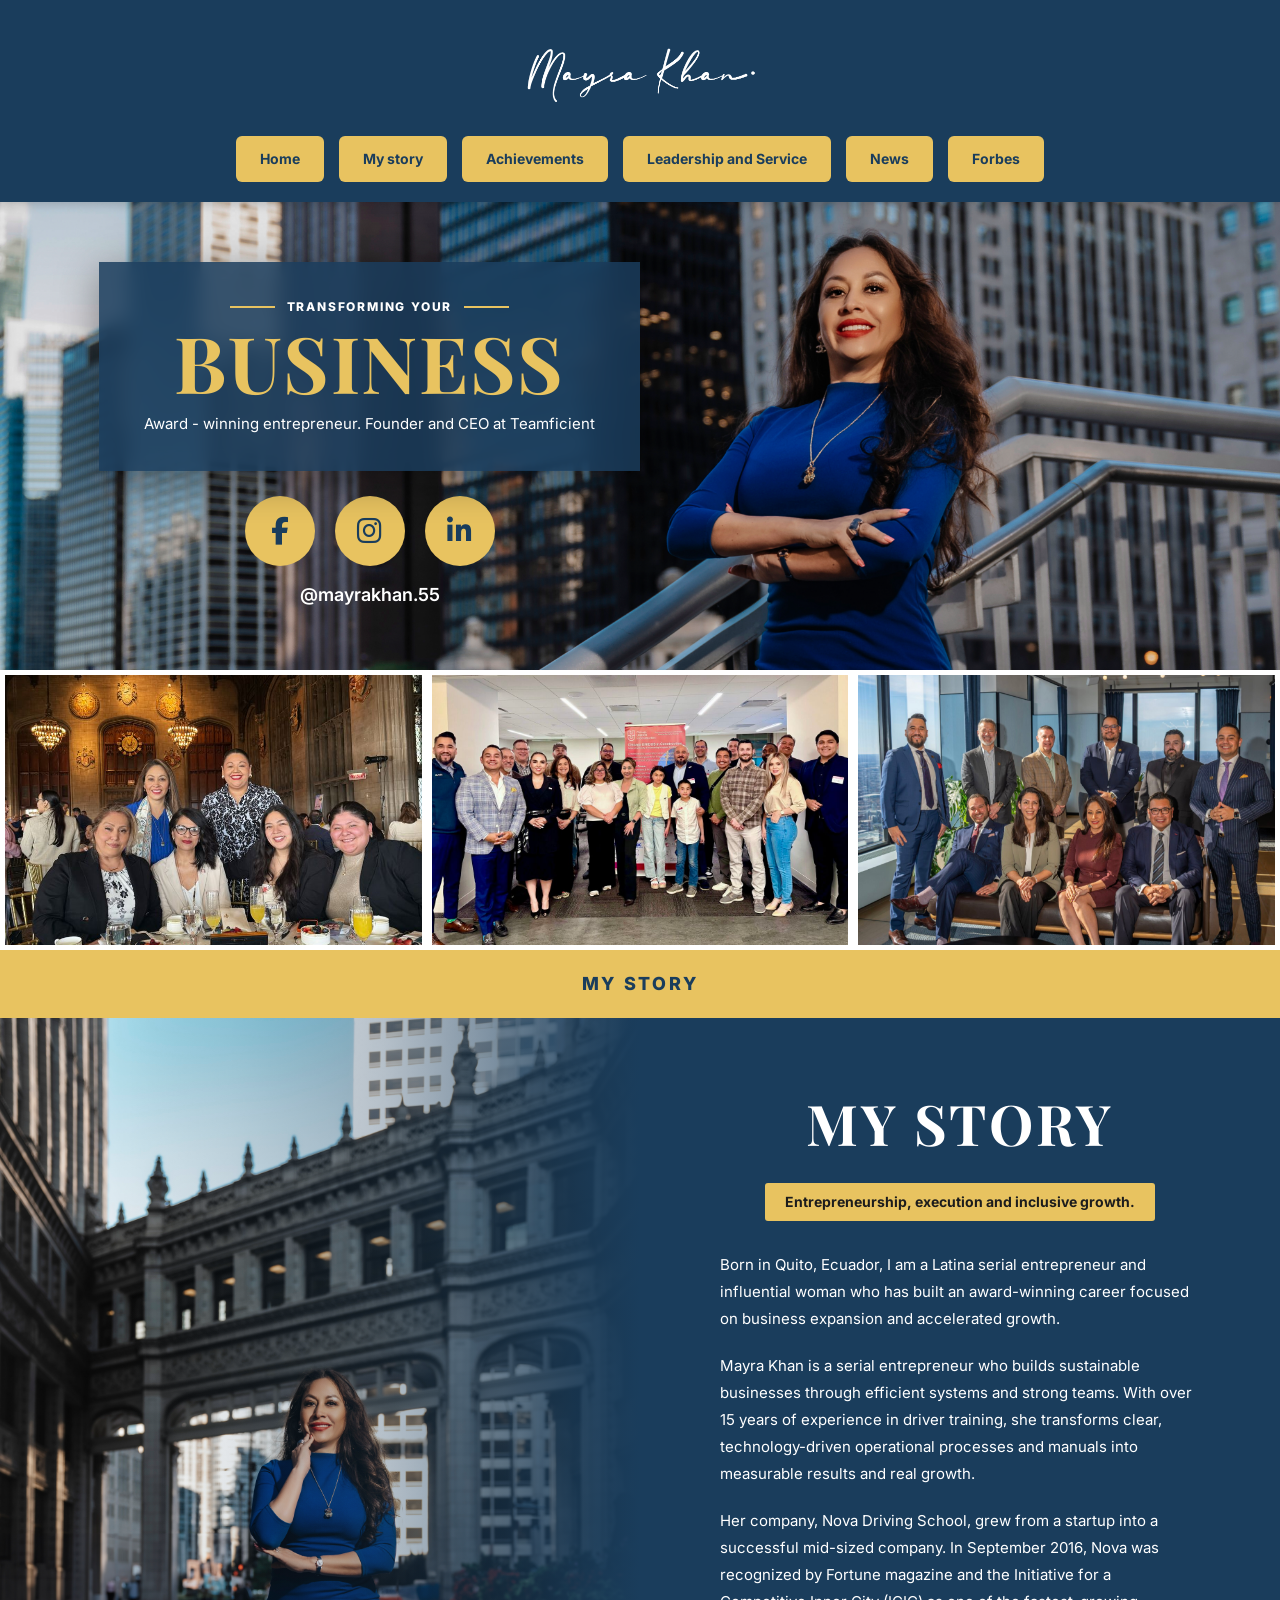
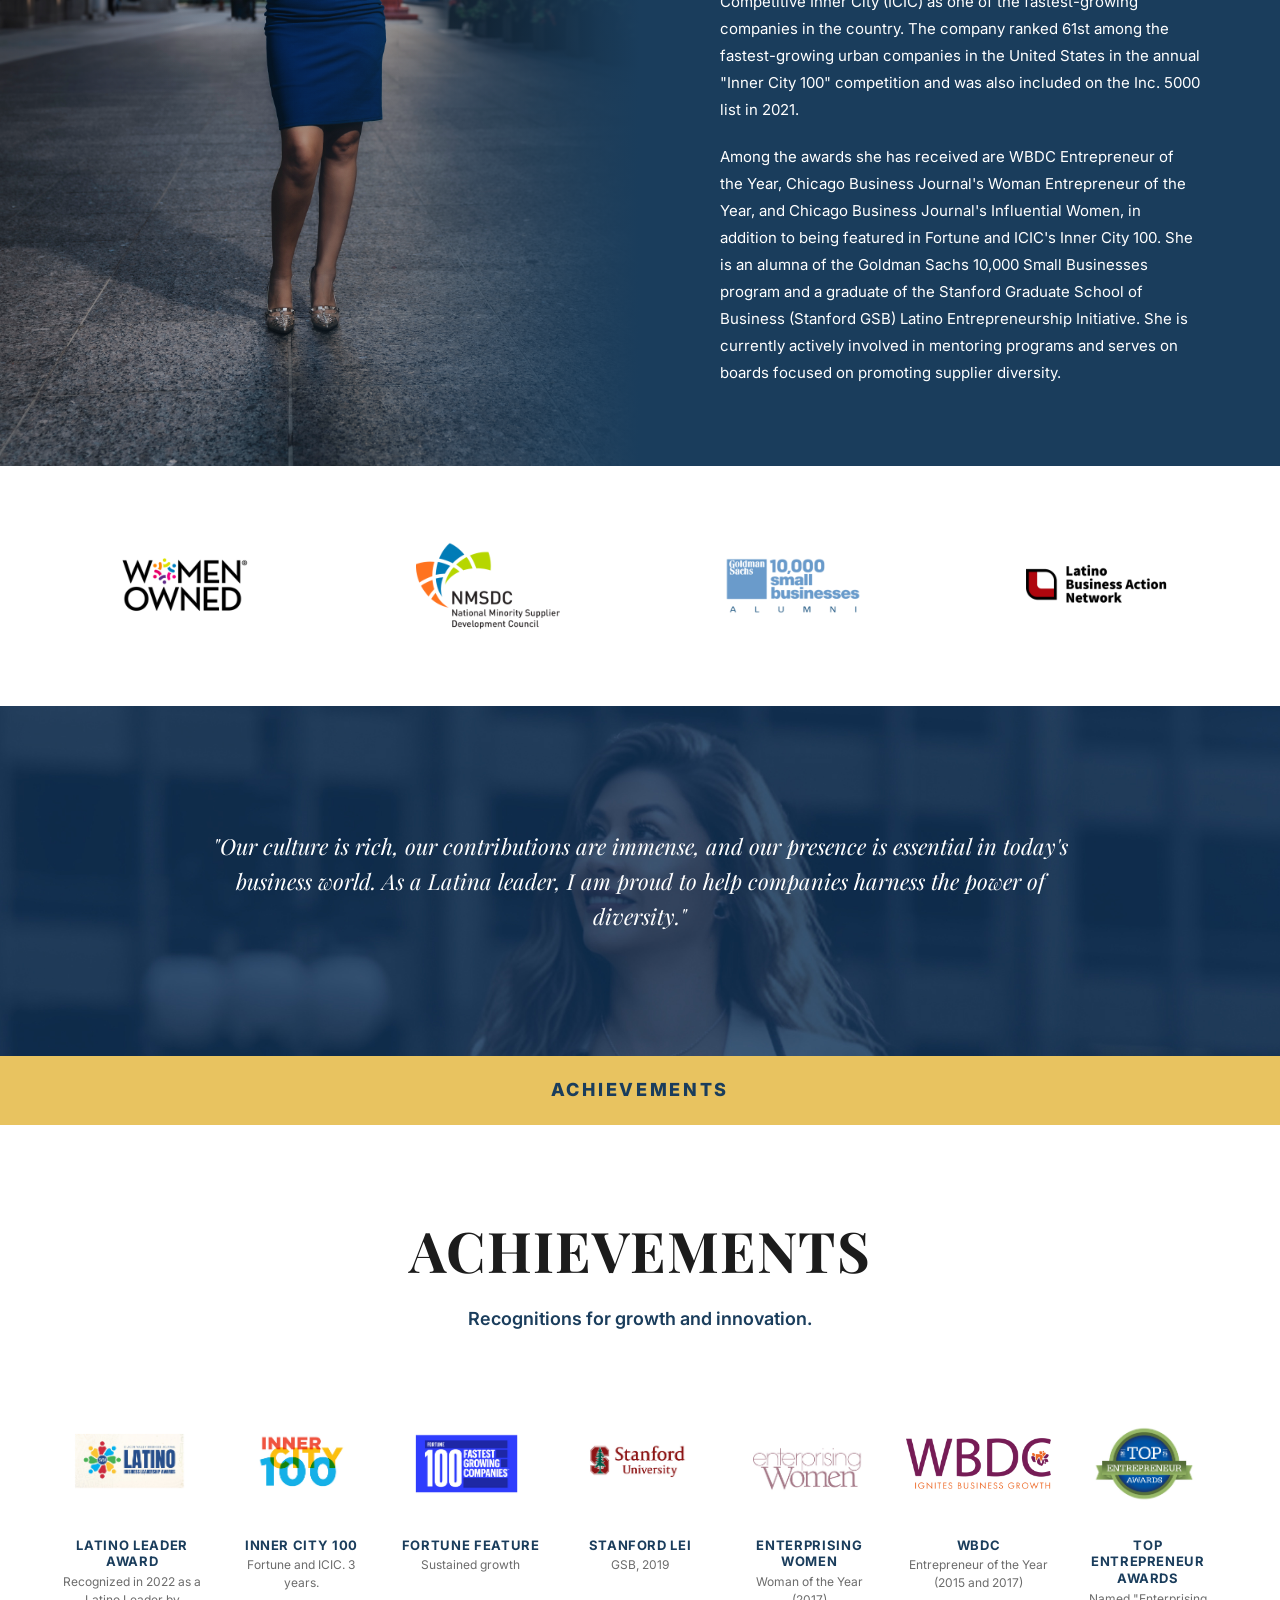
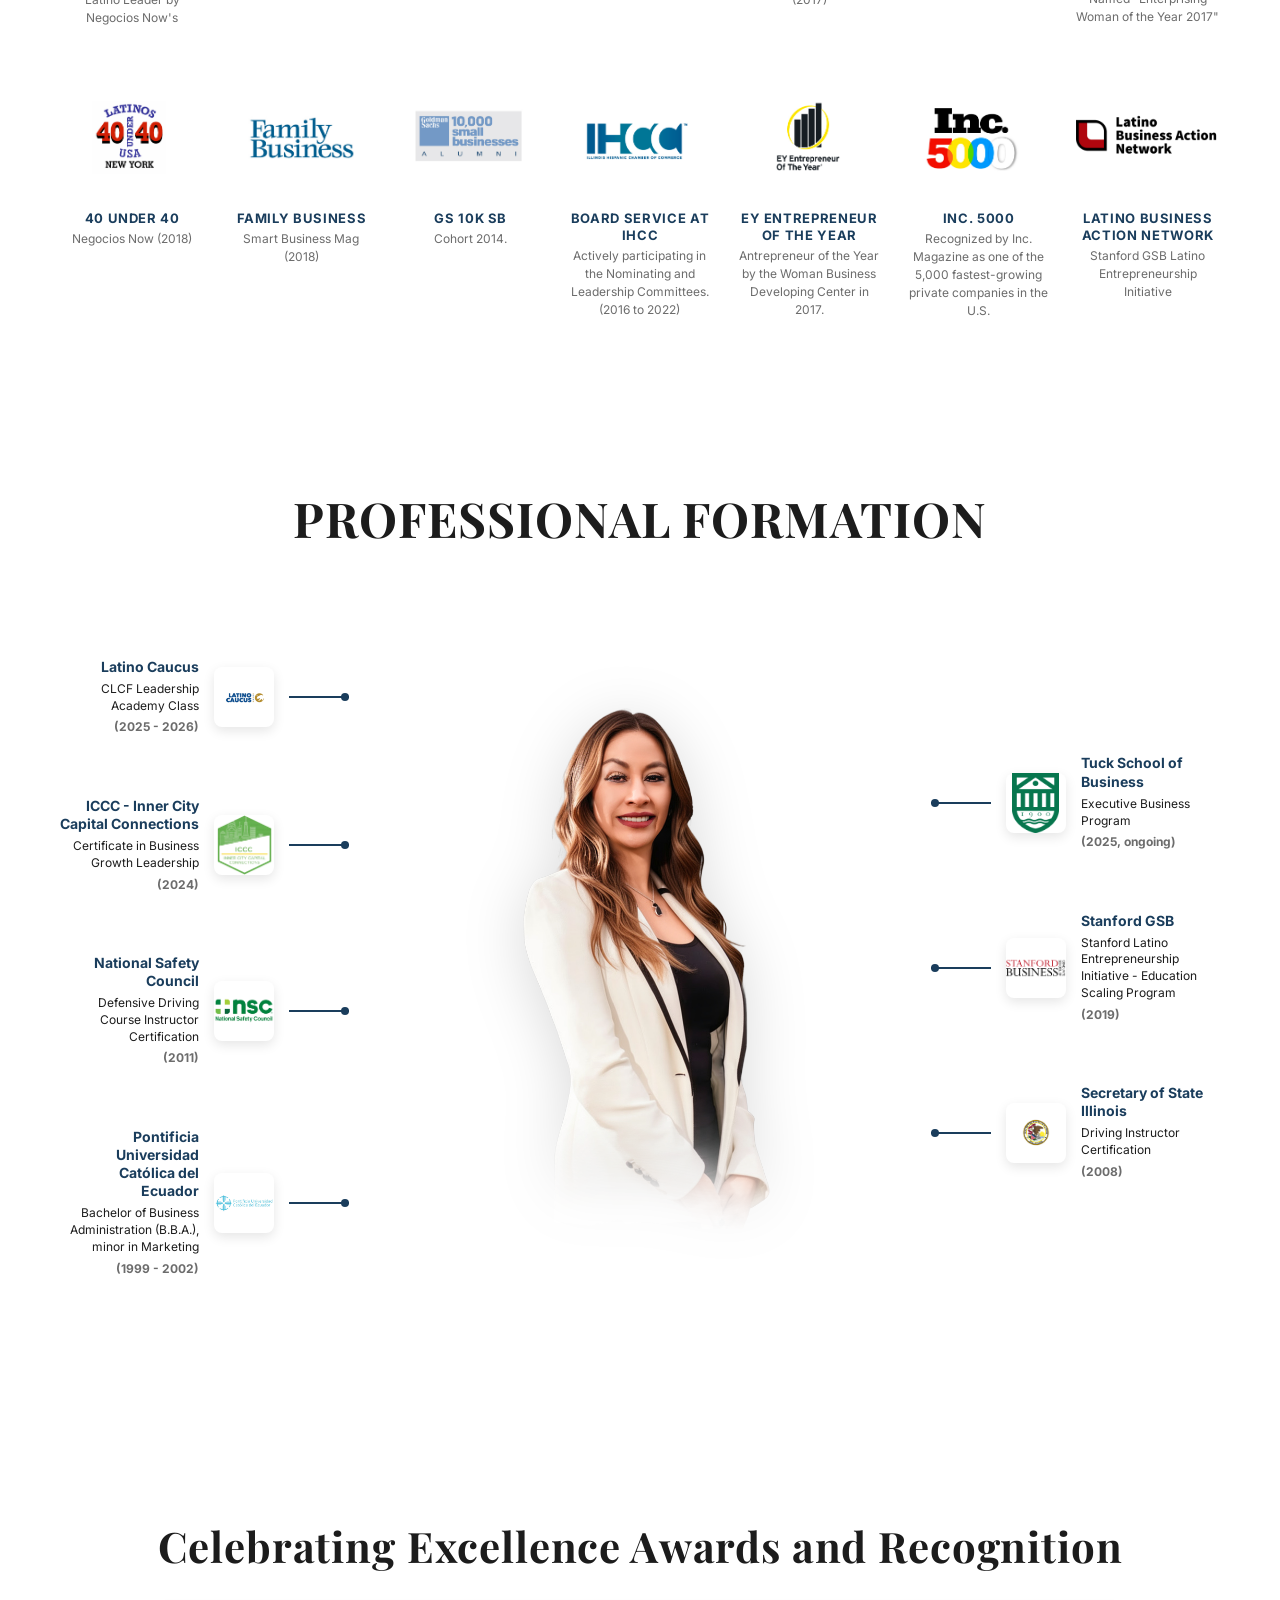
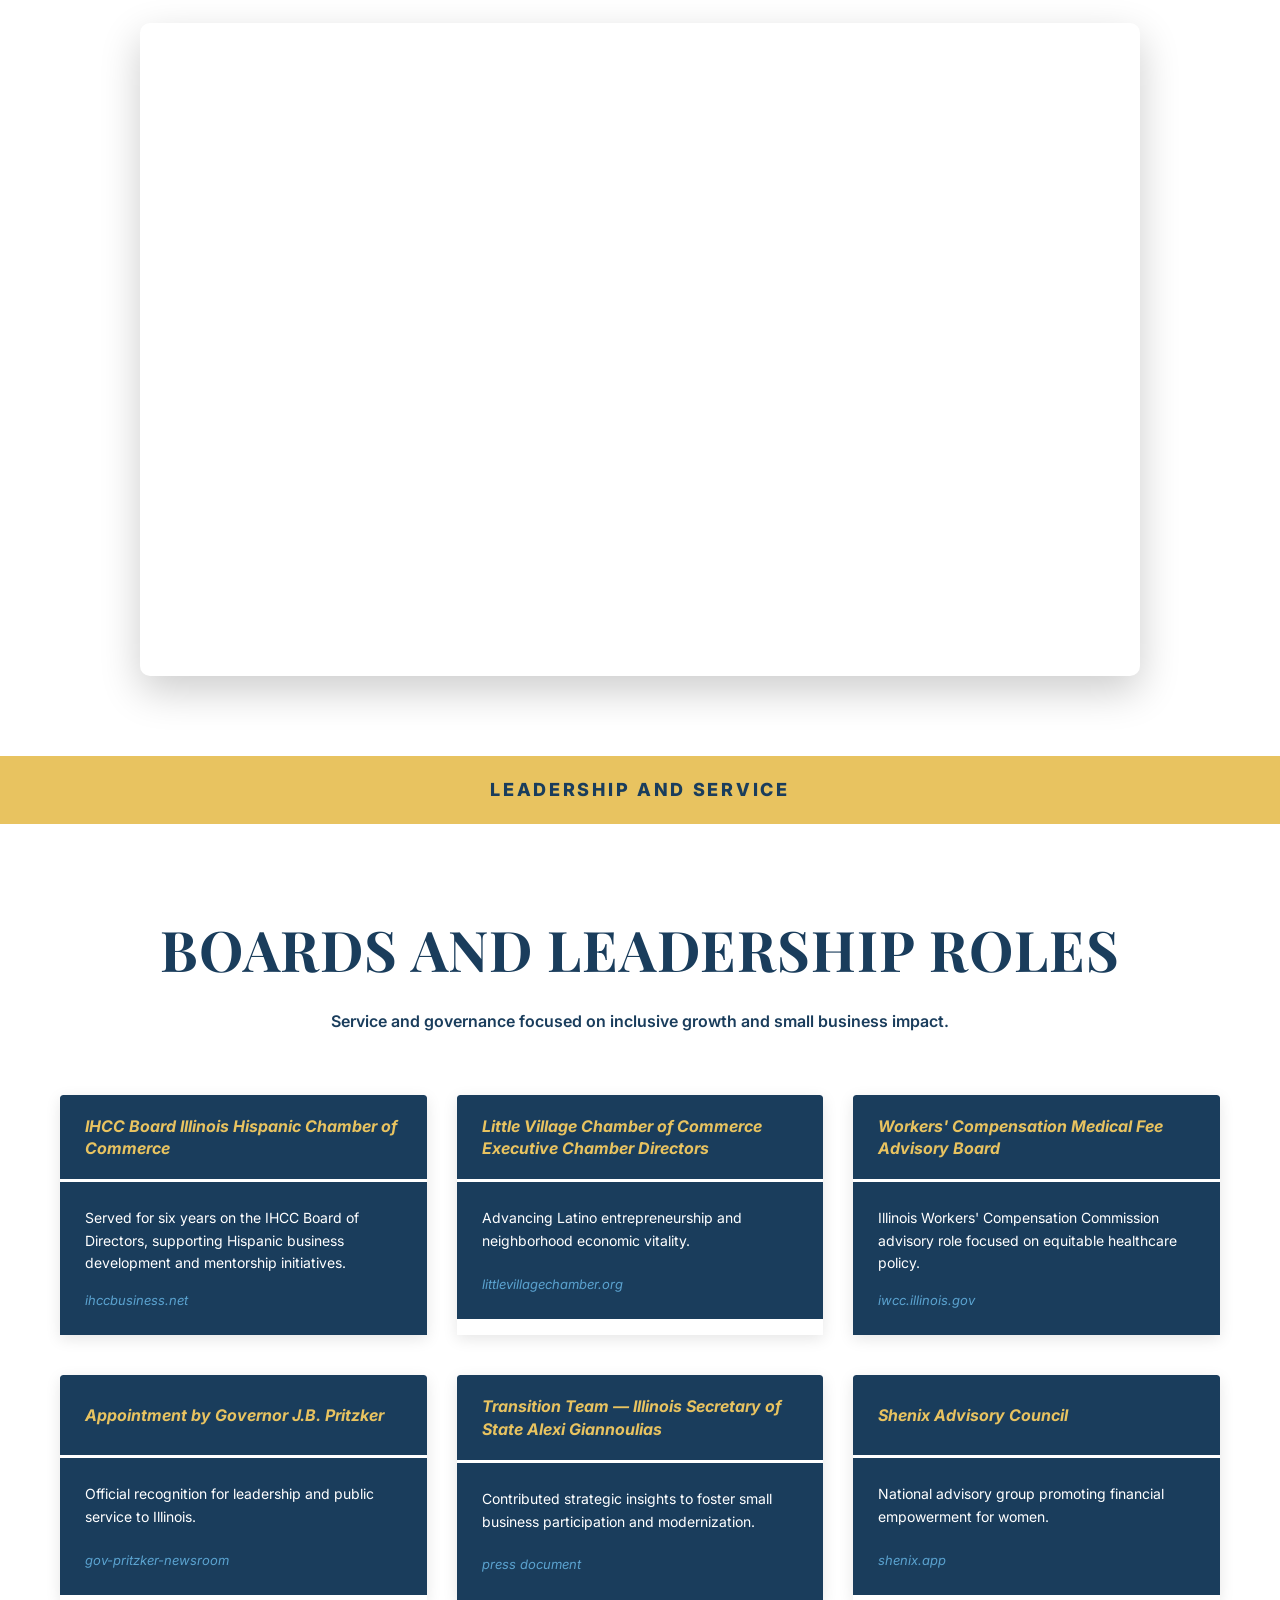
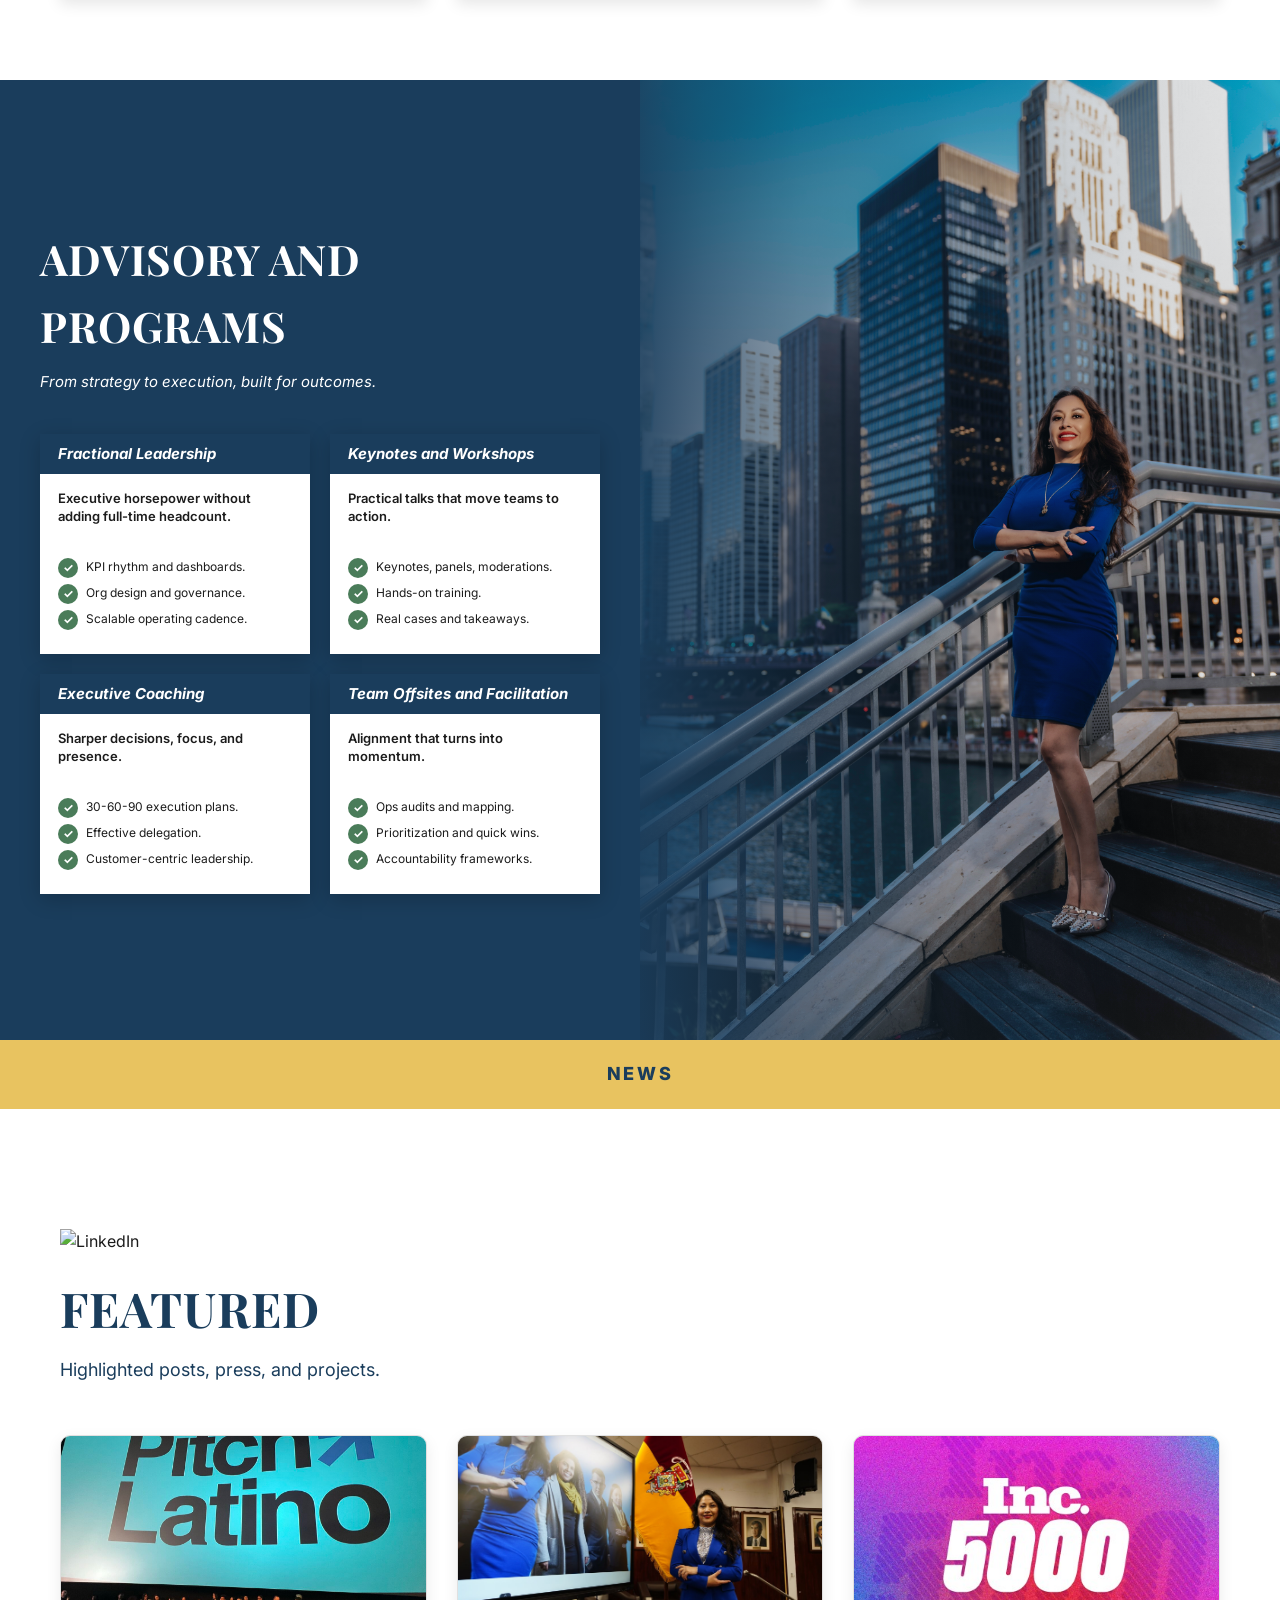
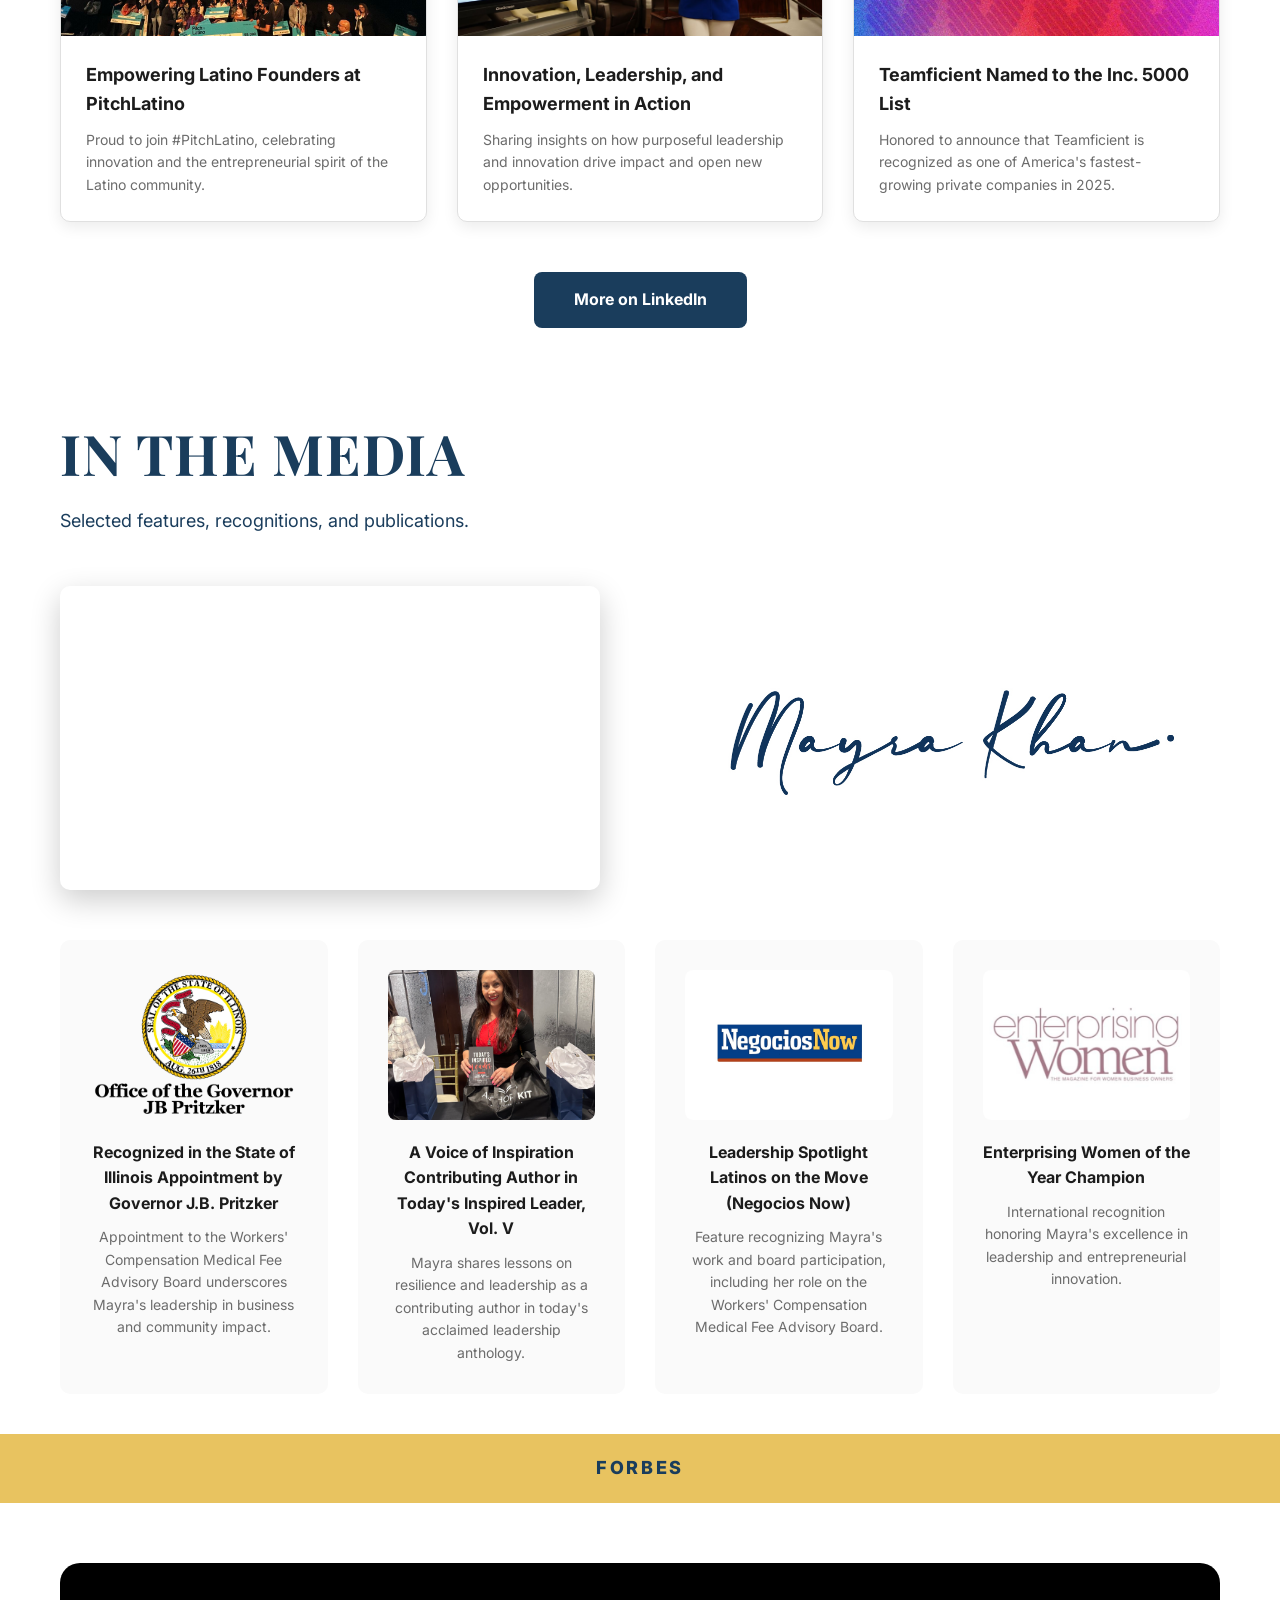
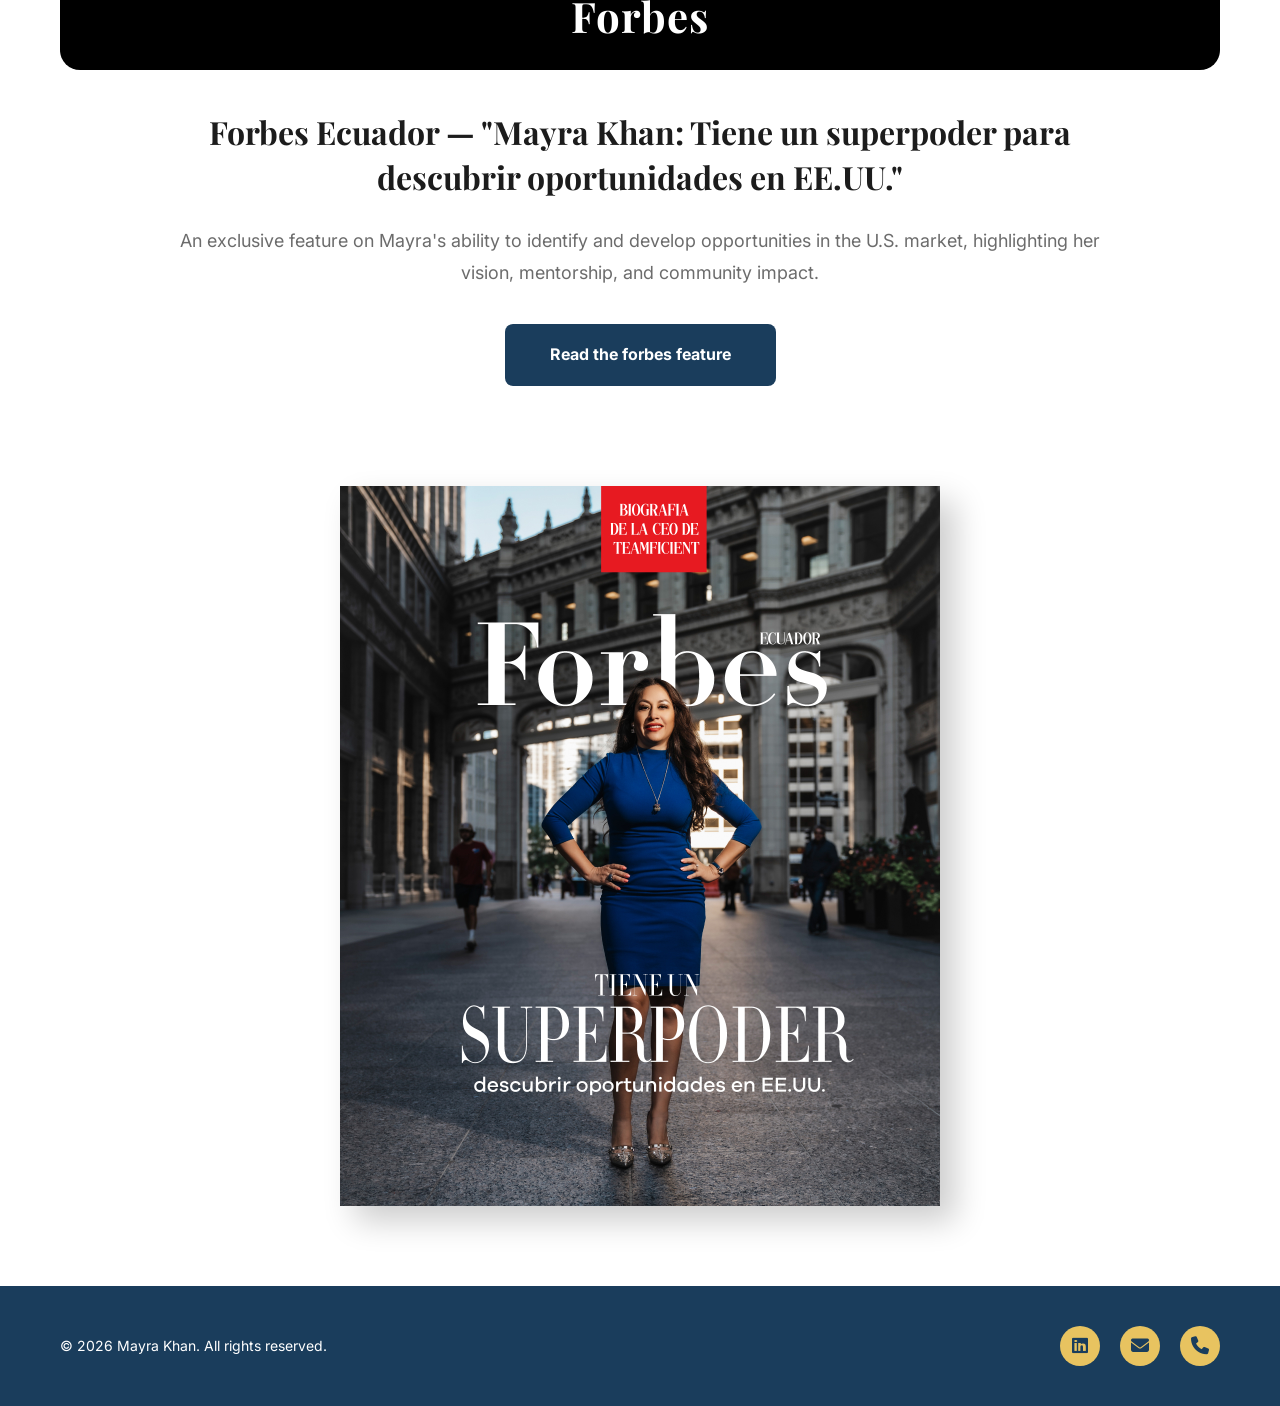
==== index.html @ 058c03ac "Initial commit - Mayra Khan portfolio website" ====
<!doctype html>
<html lang="en">
<head>
  <meta charset="utf-8">
  <meta name="viewport" content="width=device-width, initial-scale=1">
  <title>Mayra Khan — Founder and CEO • Teamficient</title>
  <meta name="description" content="Award-winning entrepreneur. Founder and CEO at Teamficient">
  <link rel="preconnect" href="https://fonts.googleapis.com">
  <link rel="preconnect" href="https://fonts.gstatic.com" crossorigin>
  <link href="https://fonts.googleapis.com/css2?family=Inter:wght@300;400;500;600;700;800;900&family=Playfair+Display:wght@400;500;600;700;800&display=swap" rel="stylesheet">
  <link rel="stylesheet" href="https://cdnjs.cloudflare.com/ajax/libs/font-awesome/6.5.0/css/all.min.css">
  <link rel="stylesheet" href="style.css">
</head>
<body>

<!-- HEADER -->
<header class="header">
  <div class="container">
    <div class="logo-signature"><img src="Imagenes web Mayra/Mayra-logo-transparente.png" alt="Mayra Khan" class="logo-image"></div>
    <button class="nav-toggle" aria-label="Toggle menu">
      <span></span><span></span><span></span>
    </button>
    <nav class="nav">
      <a href="#home">Home</a>
      <a href="#my-story">My story</a>
      <a href="#achievements">Achievements</a>
      <a href="#leadership">Leadership and Service</a>
      <a href="#news">News</a>
      <a href="#forbes">Forbes</a>
    </nav>
  </div>
</header>

<!-- HOME / HERO -->
<section id="home" class="hero-section">
  <div class="hero-background">
    <img src="Imagenes web Mayra/KG200266.jpg" alt="Mayra Khan" class="hero-bg-image">
    <div class="hero-overlay"></div>
  </div>

  <div class="container">
    <div class="hero-content">
      <div class="hero-text-box">
        <div class="hero-eyebrow">
          <span class="line-decoration"></span>
          TRANSFORMING YOUR
          <span class="line-decoration"></span>
        </div>
        <h1 class="hero-title">BUSINESS</h1>
        <p class="hero-subtitle">Award - winning entrepreneur. Founder and CEO at Teamficient</p>
      </div>

      <div class="hero-social">
        <div class="social-icons">
          <a href="#" aria-label="Facebook"><i class="fa-brands fa-facebook-f"></i></a>
          <a href="#" aria-label="Instagram"><i class="fa-brands fa-instagram"></i></a>
          <a href="#" aria-label="LinkedIn"><i class="fa-brands fa-linkedin-in"></i></a>
        </div>
        <p class="social-handle">@mayrakhan.55</p>
      </div>
    </div>
  </div>

  <!-- Gallery -->
  <div class="hero-gallery">
    <div class="gallery-item"><img src="Imagenes web Mayra/banner1.jpg" alt="Gallery 1"></div>
    <div class="gallery-item"><img src="Imagenes web Mayra/banner2.jpg" alt="Gallery 2"></div>
    <div class="gallery-item"><img src="Imagenes web Mayra/banner3.jpg" alt="Gallery 3"></div>
  </div>
</section>

<!-- MY STORY -->
<section id="my-story" class="my-story-section">
  <!-- Banner superior -->
  <div class="story-banner">
    <h3>My story</h3>
  </div>

  <!-- Contenido principal con imagen y texto -->
  <div class="story-main">
    <div class="story-image-container">
      <img src="Imagenes web Mayra/KG200228.jpg" alt="Mayra Khan">
    </div>

    <div class="story-text-container">
      <h2 class="story-main-title">MY STORY</h2>
      <p class="story-main-subtitle">Entrepreneurship, execution and inclusive growth.</p>

      <div class="story-paragraphs">
        <p>Born in Quito, Ecuador, I am a Latina serial entrepreneur and influential woman who has built an award-winning career focused on business expansion and accelerated growth.</p>

        <p>Mayra Khan is a serial entrepreneur who builds sustainable businesses through efficient systems and strong teams. With over 15 years of experience in driver training, she transforms clear, technology-driven operational processes and manuals into measurable results and real growth.</p>

        <p>Her company, Nova Driving School, grew from a startup into a successful mid-sized company. In September 2016, Nova was recognized by Fortune magazine and the Initiative for a Competitive Inner City (ICIC) as one of the fastest-growing companies in the country. The company ranked 61st among the fastest-growing urban companies in the United States in the annual "Inner City 100" competition and was also included on the Inc. 5000 list in 2021.</p>

        <p>Among the awards she has received are WBDC Entrepreneur of the Year, Chicago Business Journal's Woman Entrepreneur of the Year, and Chicago Business Journal's Influential Women, in addition to being featured in Fortune and ICIC's Inner City 100. She is an alumna of the Goldman Sachs 10,000 Small Businesses program and a graduate of the Stanford Graduate School of Business (Stanford GSB) Latino Entrepreneurship Initiative. She is currently actively involved in mentoring programs and serves on boards focused on promoting supplier diversity.</p>
      </div>
    </div>
  </div>

</section>

<!-- CERTIFICATION LOGOS SECTION -->
<section class="certifications-section">
  <div class="container">
    <div class="cert-strip-white">
      <img src="assets/WoOw.png" alt="Women Owned">
      <img src="assets/NMSDC.png" alt="NMSDC">
      <img src="assets/10000SB.png" alt="Goldman Sachs 10,000 Small Businesses">
      <img src="assets/LaBAN.png" alt="Latino Business Action Network">
    </div>
  </div>
</section>

<!-- QUOTE SECTION -->
<section class="quote-section">
  <div class="quote-background">
    <img src="Imagenes web Mayra/fondo.jpg" alt="Mayra Khan" class="quote-bg-image">
    <div class="quote-overlay"></div>
  </div>
  <div class="container quote-container">
    <blockquote class="story-quote">
      "Our culture is rich, our contributions are immense, and our presence is essential in today's business world. As a Latina leader, I am proud to help companies harness the power of diversity."
    </blockquote>
  </div>
</section>

<!-- ACHIEVEMENTS BANNER -->
<div id="achievements" class="section-banner">
  <h3>Achievements</h3>
</div>

<!-- ACHIEVEMENTS GRID SECTION -->
<section class="achievements-grid-section">
  <div class="container">
    <div class="achievements-header">
      <h2>ACHIEVEMENTS</h2>
      <p>Recognitions for growth and innovation.</p>
    </div>

    <div class="achievements-grid">
      <!-- Row 1 -->
      <div class="achievement-item">
        <div class="achievement-logo">
          <img src="Imagenes web Mayra/Achievements/latino-leaderaward.jpg" alt="Latino Excellence Leadership">
        </div>
        <h4>LATINO LEADER AWARD</h4>
        <p>Recognized in 2022 as a Latino Leader by Negocios Now's</p>
      </div>

      <div class="achievement-item">
        <div class="achievement-logo">
          <img src="Imagenes web Mayra/Achievements/innercity100.jpg" alt="Inner City 100">
        </div>
        <h4>INNER CITY 100</h4>
        <p>Fortune and ICIC. 3 years.</p>
      </div>

      <div class="achievement-item">
        <div class="achievement-logo">
          <img src="Imagenes web Mayra/Achievements/fortune.jpg" alt="Fortune 100">
        </div>
        <h4>FORTUNE FEATURE</h4>
        <p>Sustained growth</p>
      </div>

      <div class="achievement-item">
        <div class="achievement-logo">
          <img src="Imagenes web Mayra/Achievements/satanford.jpg" alt="Stanford">
        </div>
        <h4>STANFORD LEI</h4>
        <p>GSB, 2019</p>
      </div>

      <div class="achievement-item">
        <div class="achievement-logo">
          <img src="Imagenes web Mayra/Achievements/enterprisingwmn.jpg" alt="Enterprising Women">
        </div>
        <h4>ENTERPRISING WOMEN</h4>
        <p>Woman of the Year (2017)</p>
      </div>

      <div class="achievement-item">
        <div class="achievement-logo">
          <img src="Imagenes web Mayra/Achievements/WBDC-Transparent-Logo_2.png" alt="WBDC">
        </div>
        <h4>WBDC</h4>
        <p>Entrepreneur of the Year (2015 and 2017)</p>
      </div>

      <!-- Row 2 -->
      <div class="achievement-item">
        <div class="achievement-logo">
          <img src="Imagenes web Mayra/Achievements/top.jpg" alt="Top Entrepreneur">
        </div>
        <h4>TOP ENTREPRENEUR AWARDS</h4>
        <p>Named "Enterprising Woman of the Year 2017"</p>
      </div>

      <div class="achievement-item">
        <div class="achievement-logo">
          <img src="Imagenes web Mayra/Achievements/latino-40.jpg" alt="40 Under 40">
        </div>
        <h4>40 Under 40</h4>
        <p>Negocios Now (2018)</p>
      </div>

      <div class="achievement-item">
        <div class="achievement-logo">
          <img src="Imagenes web Mayra/Achievements/family.jpg" alt="Family Business">
        </div>
        <h4>Family Business</h4>
        <p>Smart Business Mag (2018)</p>
      </div>

      <div class="achievement-item">
        <div class="achievement-logo">
          <img src="Imagenes web Mayra/Achievements/gs10k.jpg" alt="Goldman Sachs">
        </div>
        <h4>GS 10K SB</h4>
        <p>Cohort 2014.</p>
      </div>

      <div class="achievement-item">
        <div class="achievement-logo">
          <img src="Imagenes web Mayra/Achievements/ihcc.jpg" alt="IHCC">
        </div>
        <h4>Board Service at IHCC</h4>
        <p>Actively participating in the Nominating and Leadership Committees. (2016 to 2022)</p>
      </div>

      <div class="achievement-item">
        <div class="achievement-logo">
          <img src="Imagenes web Mayra/Achievements/ey.jpg" alt="EY Entrepreneur">
        </div>
        <h4>EY Entrepreneur Of The Year</h4>
        <p>Antrepreneur of the Year by the Woman Business Developing Center in 2017.</p>
      </div>

      <div class="achievement-item">
        <div class="achievement-logo">
          <img src="Imagenes web Mayra/Achievements/inc.jpg" alt="Inc. 5000">
        </div>
        <h4>INC. 5000</h4>
        <p>Recognized by Inc. Magazine as one of the 5,000 fastest-growing private companies in the U.S.</p>
      </div>

      <div class="achievement-item">
        <div class="achievement-logo">
          <img src="assets/LaBAN.png" alt="LaBAN">
        </div>
        <h4>LATINO BUSINESS ACTION NETWORK</h4>
        <p>Stanford GSB Latino Entrepreneurship Initiative</p>
      </div>
    </div>
  </div>
</section>

<!-- PROFESSIONAL FORMATION SECTION -->
<section class="professional-formation-section">
  <div class="container">
    <h2 class="formation-main-title">PROFESSIONAL FORMATION</h2>

    <div class="formation-layout">
      <!-- Left Column - Formaciones -->
      <div class="formation-column formation-left">
        <div class="formation-entry">
          <div class="formation-icon">
            <img src="Imagenes web Mayra/latinocaucus.jpg" alt="Latino Caucus">
          </div>
          <div class="formation-content">
            <h4>Latino Caucus</h4>
            <p class="formation-program">CLCF Leadership Academy Class</p>
            <p class="formation-year">(2025 - 2026)</p>
          </div>
          <div class="connector-line"></div>
        </div>

        <div class="formation-entry">
          <div class="formation-icon">
            <img src="Imagenes web Mayra/ICCC_Logo.png" alt="ICCC">
          </div>
          <div class="formation-content">
            <h4>ICCC - Inner City Capital Connections</h4>
            <p class="formation-program">Certificate in Business Growth Leadership</p>
            <p class="formation-year">(2024)</p>
          </div>
          <div class="connector-line"></div>
        </div>

        <div class="formation-entry">
          <div class="formation-icon">
            <img src="Imagenes web Mayra/nsclogo.png" alt="NSC">
          </div>
          <div class="formation-content">
            <h4>National Safety Council</h4>
            <p class="formation-program">Defensive Driving Course Instructor Certification</p>
            <p class="formation-year">(2011)</p>
          </div>
          <div class="connector-line"></div>
        </div>

        <div class="formation-entry">
          <div class="formation-icon">
            <img src="Imagenes web Mayra/PUCE-logo.jpg" alt="PUCE">
          </div>
          <div class="formation-content">
            <h4>Pontificia Universidad Católica del Ecuador</h4>
            <p class="formation-program">Bachelor of Business Administration (B.B.A.), minor in Marketing</p>
            <p class="formation-year">(1999 - 2002)</p>
          </div>
          <div class="connector-line"></div>
        </div>
      </div>

      <!-- Center Column - Image -->
      <div class="formation-column formation-center">
        <img src="Imagenes web Mayra/Mayra-Khan-Chicago-Portrait-(4-of-29).png" alt="Mayra Khan Professional" class="formation-main-image">
      </div>

      <!-- Right Column - Formaciones -->
      <div class="formation-column formation-right">
        <div class="formation-entry">
          <div class="connector-line"></div>
          <div class="formation-content">
            <h4>Tuck School of Business</h4>
            <p class="formation-program">Executive Business Program</p>
            <p class="formation-year">(2025, ongoing)</p>
          </div>
          <div class="formation-icon">
            <img src="Imagenes web Mayra/Tuck_School_of_Business_logo.png" alt="Tuck School">
          </div>
        </div>

        <div class="formation-entry">
          <div class="connector-line"></div>
          <div class="formation-content">
            <h4>Stanford GSB</h4>
            <p class="formation-program">Stanford Latino Entrepreneurship Initiative - Education Scaling Program</p>
            <p class="formation-year">(2019)</p>
          </div>
          <div class="formation-icon">
            <img src="Imagenes web Mayra/Stanford_GSB_Logo.png" alt="Stanford">
          </div>
        </div>

        <div class="formation-entry">
          <div class="connector-line"></div>
          <div class="formation-content">
            <h4>Secretary of State Illinois</h4>
            <p class="formation-program">Driving Instructor Certification</p>
            <p class="formation-year">(2008)</p>
          </div>
          <div class="formation-icon">
            <img src="Imagenes web Mayra/SecretaryState.png" alt="Illinois">
          </div>
        </div>
      </div>
    </div>
  </div>
</section>

<!-- VIDEO EXCELLENCE SECTION -->
<section class="video-excellence-section">
  <div class="container">
    <h2 class="video-section-title">Celebrating Excellence Awards and Recognition</h2>
    <div class="video-container">
      <iframe
        class="video-iframe"
        src="https://player.vimeo.com/video/884924932"
        allow="autoplay; fullscreen; picture-in-picture"
        allowfullscreen
        title="ICIC: Teamficient">
      </iframe>
    </div>
  </div>
</section>

<!-- LEADERSHIP BANNER -->
<div id="leadership" class="section-banner">
  <h3>Leadership and Service</h3>
</div>

<!-- LEADERSHIP AND SERVICE -->
<section class="leadership-section">
  <div class="container">
    <div class="leadership-header">
      <h2 class="leadership-main-title">BOARDS AND LEADERSHIP ROLES</h2>
      <p class="leadership-subtitle">Service and governance focused on inclusive growth and small business impact.</p>
    </div>

    <!-- Boards Grid -->
    <div class="boards-grid-new">
      <div class="board-card-new">
        <div class="board-card-header">
          <h4>IHCC Board Illinois Hispanic Chamber of Commerce</h4>
        </div>
        <div class="board-card-body">
          <p>Served for six years on the IHCC Board of Directors, supporting Hispanic business development and mentorship initiatives.</p>
          <a href="#" class="board-link">ihccbusiness.net</a>
        </div>
      </div>

      <div class="board-card-new">
        <div class="board-card-header">
          <h4>Little Village Chamber of Commerce Executive Chamber Directors</h4>
        </div>
        <div class="board-card-body">
          <p>Advancing Latino entrepreneurship and neighborhood economic vitality.</p>
          <a href="#" class="board-link">littlevillagechamber.org</a>
        </div>
      </div>

      <div class="board-card-new">
        <div class="board-card-header">
          <h4>Workers' Compensation Medical Fee Advisory Board</h4>
        </div>
        <div class="board-card-body">
          <p>Illinois Workers' Compensation Commission advisory role focused on equitable healthcare policy.</p>
          <a href="#" class="board-link">iwcc.illinois.gov</a>
        </div>
      </div>

      <div class="board-card-new">
        <div class="board-card-header">
          <h4>Appointment by Governor J.B. Pritzker</h4>
        </div>
        <div class="board-card-body">
          <p>Official recognition for leadership and public service to Illinois.</p>
          <a href="#" class="board-link">gov-pritzker-newsroom</a>
        </div>
      </div>

      <div class="board-card-new">
        <div class="board-card-header">
          <h4>Transition Team — Illinois Secretary of State Alexi Giannoulias</h4>
        </div>
        <div class="board-card-body">
          <p>Contributed strategic insights to foster small business participation and modernization.</p>
          <a href="#" class="board-link">press document</a>
        </div>
      </div>

      <div class="board-card-new">
        <div class="board-card-header">
          <h4>Shenix Advisory Council</h4>
        </div>
        <div class="board-card-body">
          <p>National advisory group promoting financial empowerment for women.</p>
          <a href="#" class="board-link">shenix.app</a>
        </div>
      </div>
    </div>

  </div>
</section>

<!-- ADVISORY AND PROGRAMS SECTION -->
<section class="advisory-programs-section">
  <div class="advisory-main">
    <!-- Left Side - Blue Background with Content -->
    <div class="advisory-content-container">
      <div class="advisory-text-header">
        <h2>ADVISORY AND PROGRAMS</h2>
        <p>From strategy to execution, built for outcomes.</p>
      </div>

      <div class="advisory-cards-grid">
        <div class="advisory-service-card">
          <div class="service-card-title">
            <h4>Fractional Leadership</h4>
          </div>
          <p class="service-description">Executive horsepower without adding full-time headcount.</p>
          <ul class="service-list">
            <li>KPI rhythm and dashboards.</li>
            <li>Org design and governance.</li>
            <li>Scalable operating cadence.</li>
          </ul>
        </div>

        <div class="advisory-service-card">
          <div class="service-card-title">
            <h4>Keynotes and Workshops</h4>
          </div>
          <p class="service-description">Practical talks that move teams to action.</p>
          <ul class="service-list">
            <li>Keynotes, panels, moderations.</li>
            <li>Hands-on training.</li>
            <li>Real cases and takeaways.</li>
          </ul>
        </div>

        <div class="advisory-service-card">
          <div class="service-card-title">
            <h4>Executive Coaching</h4>
          </div>
          <p class="service-description">Sharper decisions, focus, and presence.</p>
          <ul class="service-list">
            <li>30-60-90 execution plans.</li>
            <li>Effective delegation.</li>
            <li>Customer-centric leadership.</li>
          </ul>
        </div>

        <div class="advisory-service-card">
          <div class="service-card-title">
            <h4>Team Offsites and Facilitation</h4>
          </div>
          <p class="service-description">Alignment that turns into momentum.</p>
          <ul class="service-list">
            <li>Ops audits and mapping.</li>
            <li>Prioritization and quick wins.</li>
            <li>Accountability frameworks.</li>
          </ul>
        </div>
      </div>
    </div>

    <!-- Right Side - Image with Blue Overlay -->
    <div class="advisory-image-container">
      <img src="Imagenes web Mayra/KG200266.jpg" alt="Mayra Khan Professional" class="advisory-bg-image">
      <div class="advisory-image-overlay"></div>
    </div>
  </div>
</section>

<!-- NEWS -->
<section id="news" class="news-section">
  <!-- Banner amarillo con NEWS -->
  <div class="news-yellow-banner">
    <h3>NEWS</h3>
  </div>

  <div class="container">
    <div class="linkedin-section-header">
      <img src="https://upload.wikimedia.org/wikipedia/commons/0/01/LinkedIn_Logo.svg" alt="LinkedIn" class="linkedin-logo-full">
      <h2 class="featured-title">FEATURED</h2>
      <p class="featured-subtitle">Highlighted posts, press, and projects.</p>
    </div>

    <!-- Featured Grid -->
    <div class="featured-grid">
      <div class="featured-card">
        <div class="featured-image">
          <img src="assets/PitchLatino.jpg" alt="PitchLatino">
        </div>
        <div class="featured-content">
          <h4>Empowering Latino Founders at PitchLatino</h4>
          <p>Proud to join #PitchLatino, celebrating innovation and the entrepreneurial spirit of the Latino community.</p>
        </div>
      </div>

      <div class="featured-card">
        <div class="featured-image">
          <img src="assets/Ecuador.jpg" alt="Innovation Leadership">
        </div>
        <div class="featured-content">
          <h4>Innovation, Leadership, and Empowerment in Action</h4>
          <p>Sharing insights on how purposeful leadership and innovation drive impact and open new opportunities.</p>
        </div>
      </div>

      <div class="featured-card">
        <div class="featured-image">
          <img src="assets/Inc500.jpg" alt="Inc 5000">
        </div>
        <div class="featured-content">
          <h4>Teamficient Named to the Inc. 5000 List</h4>
          <p>Honored to announce that Teamficient is recognized as one of America's fastest-growing private companies in 2025.</p>
        </div>
      </div>
    </div>

    <div class="more-linkedin">
      <a href="https://www.linkedin.com/in/mayra-khan/" class="btn-linkedin" target="_blank">More on LinkedIn</a>
    </div>

    <!-- In The Media -->
    <div class="media-section">
      <h2 class="media-title">IN THE MEDIA</h2>
      <p class="media-subtitle">Selected features, recognitions, and publications.</p>

      <div class="media-featured">
        <div class="media-video">
          <iframe
            class="video-iframe"
            src="https://player.vimeo.com/video/884924932"
            allow="autoplay; fullscreen; picture-in-picture"
            allowfullscreen
            title="ICIC: Teamficient">
          </iframe>
        </div>

        <div class="media-signature">
          <img src="Imagenes web Mayra/logo-mayra.jpg" alt="Mayra Khan Signature" class="signature-logo">
        </div>
      </div>

      <!-- Media Grid -->
      <div class="media-grid">
        <a href="https://gov-pritzker-newsroom.prezly.com/gov-pritzker-announces-two-appointments-to-boards-and-commissions-dtkz1v" target="_blank" rel="noopener" class="media-card">
          <img src="Imagenes web Mayra/press1.png" alt="Office of Governor" class="media-photo">
          <h4>Recognized in the State of Illinois Appointment by Governor J.B. Pritzker</h4>
          <p>Appointment to the Workers' Compensation Medical Fee Advisory Board underscores Mayra's leadership in business and community impact.</p>
        </a>

        <a href="https://todaysinspiredleader.com/" target="_blank" rel="noopener" class="media-card">
          <img src="Imagenes web Mayra/book.png" alt="A Voice of Inspiration" class="media-photo">
          <h4>A Voice of Inspiration Contributing Author in Today's Inspired Leader, Vol. V</h4>
          <p>Mayra shares lessons on resilience and leadership as a contributing author in today's acclaimed leadership anthology.</p>
        </a>

        <a href="https://negociosnow.com/mayra-khan-2/" target="_blank" rel="noopener" class="media-card">
          <img src="Imagenes web Mayra/press3.2.png" alt="Negocios Now" class="media-photo">
          <h4>Leadership Spotlight Latinos on the Move (Negocios Now)</h4>
          <p>Feature recognizing Mayra's work and board participation, including her role on the Workers' Compensation Medical Fee Advisory Board.</p>
        </a>

        <a href="https://enterprisingwomen.com/digital-magazine?catid=2&id=269%3Aclass-of-2016-champions&view=article&utm" target="_blank" rel="noopener" class="media-card">
          <img src="Imagenes web Mayra/press4.2.jpg" alt="Enterprising Women" class="media-photo">
          <h4>Enterprising Women of the Year Champion</h4>
          <p>International recognition honoring Mayra's excellence in leadership and entrepreneurial innovation.</p>
        </a>
      </div>
    </div>
  </div>
</section>

<!-- FORBES -->
<section id="forbes" class="forbes-section">
  <!-- Banner amarillo con Forbes -->
  <div class="forbes-yellow-banner">
    <h3>Forbes</h3>
  </div>

  <div class="container">
    <!-- Caja negra con logo Forbes -->
    <div class="forbes-black-box">
      <h2 class="forbes-logo-text">Forbes</h2>
    </div>

    <!-- Contenido Forbes -->
    <div class="forbes-content-new">
      <h2 class="forbes-article-title">Forbes Ecuador — "Mayra Khan: Tiene un superpoder para descubrir oportunidades en EE.UU."</h2>
      <p class="forbes-article-desc">An exclusive feature on Mayra's ability to identify and develop opportunities in the U.S. market, highlighting her vision, mentorship, and community impact.</p>
      <a href="https://www.forbes.com.ec/liderazgo/tiene-superpoder-descubrir-oportunidades-eeuu-n48224" class="forbes-btn" target="_blank" rel="noopener">Read the forbes feature</a>

      <!-- Imagen de la portada -->
      <div class="forbes-portada">
        <img src="Imagenes web Mayra/FrobesPortada.jpg" alt="Forbes Portada - Mayra Khan">
      </div>
    </div>
  </div>
</section>

<!-- FOOTER -->
<footer class="footer">
  <div class="container">
    <div class="footer-content">
      <p>&copy; <span id="year">2025</span> Mayra Khan. All rights reserved.</p>
      <div class="footer-links">
        <a href="https://www.linkedin.com/in/mayra-khan/" target="_blank"><i class="fa-brands fa-linkedin"></i></a>
        <a href="mailto:mayra@teamficient.com"><i class="fa-solid fa-envelope"></i></a>
        <a href="tel:+17734741985"><i class="fa-solid fa-phone"></i></a>
      </div>
    </div>
  </div>
</footer>

<script src="script.js"></script>
<script>
  document.getElementById('year').textContent = new Date().getFullYear();
</script>
</body>
</html>
---- style.css ----
/* =========================================================
   RESET & BASE
   ========================================================= */
* {
  margin: 0;
  padding: 0;
  box-sizing: border-box;
}

html {
  scroll-behavior: smooth;
}

body {
  font-family: 'Inter', sans-serif;
  color: #1C1C1C;
  line-height: 1.6;
  overflow-x: hidden;
}

img {
  max-width: 100%;
  display: block;
}

a {
  text-decoration: none;
  color: inherit;
}

.container {
  max-width: 1200px;
  margin: 0 auto;
  padding: 0 20px;
}

/* =========================================================
   HEADER
   ========================================================= */
.header {
  background: #1A3D5C;
  padding: 25px 0 20px;
  position: sticky;
  top: 0;
  z-index: 1000;
  box-shadow: 0 2px 10px rgba(0, 0, 0, 0.2);
  transition: all 0.3s ease;
}

.header.scrolled {
  padding: 10px 0;
  box-shadow: 0 4px 15px rgba(0, 0, 0, 0.3);
}

.header .container {
  display: flex;
  flex-direction: column;
  align-items: center;
  gap: 15px;
  position: relative;
}

.header.scrolled .container {
  gap: 10px;
}

.logo-signature {
  font-family: 'Playfair Display', serif;
  font-size: 42px;
  font-weight: 600;
  color: #FFFFFF;
  font-style: italic;
  text-align: center;
}

.logo-image {
  height: 96px;
  width: auto;
  display: block;
  margin: 0 auto;
  transition: all 0.3s ease;
}

.header.scrolled .logo-image {
  height: 60px;
}

.nav {
  display: flex;
  gap: 15px;
  align-items: center;
  justify-content: center;
  flex-wrap: wrap;
}

.nav a {
  color: #1A3D5C;
  background: #E8C360;
  padding: 12px 24px;
  border-radius: 6px;
  font-weight: 700;
  font-size: 14px;
  transition: all 0.3s ease;
  white-space: nowrap;
}

.nav a:hover {
  background: #EDD180;
  transform: translateY(-2px);
  box-shadow: 0 4px 12px rgba(0, 0, 0, 0.2);
}

.nav-toggle {
  display: none;
  background: none;
  border: none;
  flex-direction: column;
  gap: 5px;
  cursor: pointer;
  padding: 5px;
  position: absolute;
  right: 0;
  top: 10px;
}

.nav-toggle span {
  width: 28px;
  height: 3px;
  background: #FFFFFF;
  border-radius: 2px;
  transition: all 0.3s ease;
}

/* =========================================================
   HERO SECTION
   ========================================================= */
.hero-section {
  position: relative;
  min-height: 700px;
  display: flex;
  flex-direction: column;
}

.hero-background {
  position: absolute;
  top: 0;
  left: 0;
  width: 100%;
  height: 100%;
  overflow: hidden;
  z-index: 1;
}

.hero-bg-image {
  width: 100%;
  height: 100%;
  object-fit: cover;
  object-position: 65% center;
}

.hero-overlay {
  position: absolute;
  top: 0;
  left: 0;
  width: 100%;
  height: 100%;
  background: transparent;
  z-index: 2;
}

.hero-section .container {
  position: relative;
  z-index: 3;
  flex: 1;
  display: grid;
  grid-template-columns: 1fr 1fr;
  align-items: center;
  padding: 60px 20px;
}

.hero-content {
  display: flex;
  flex-direction: column;
  align-items: flex-start;
  gap: 25px;
  max-width: 550px;
  justify-self: start;
}

.hero-text-box {
  background: rgba(26, 61, 92, 0.85);
  backdrop-filter: blur(10px);
  padding: 35px 45px;
  border-radius: 0;
  box-shadow: 0 10px 40px rgba(0, 0, 0, 0.4);
  width: 100%;
  text-align: center;
}

.hero-eyebrow {
  font-size: 12px;
  font-weight: 800;
  letter-spacing: 0.15em;
  text-transform: uppercase;
  color: #FFFFFF;
  margin-bottom: 10px;
  display: flex;
  align-items: center;
  justify-content: center;
  gap: 12px;
}

.line-decoration {
  width: 45px;
  height: 2px;
  background: #E8C360;
  display: inline-block;
}

.hero-title {
  font-family: 'Playfair Display', serif;
  font-size: 78px;
  font-weight: 700;
  color: #E8C360;
  margin: 0;
  line-height: 0.9;
  letter-spacing: 0.02em;
}

.hero-subtitle {
  font-size: 15px;
  font-weight: 400;
  color: #FFFFFF;
  margin: 15px 0 0;
  line-height: 1.6;
}

.hero-social {
  display: flex;
  flex-direction: column;
  align-items: center;
  gap: 15px;
  width: 100%;
}

.social-icons {
  display: flex;
  gap: 20px;
  justify-content: center;
}

.social-icons a {
  width: 70px;
  height: 70px;
  border-radius: 50%;
  background: #E8C360;
  display: flex;
  align-items: center;
  justify-content: center;
  font-size: 28px;
  color: #1A3D5C;
  transition: all 0.3s ease;
}

.social-icons a:hover {
  background: #EDD180;
  transform: translateY(-3px) scale(1.05);
  box-shadow: 0 8px 20px rgba(232, 195, 96, 0.4);
}

.social-handle {
  font-size: 18px;
  font-weight: 600;
  color: #FFFFFF;
  text-align: center;
}

.hero-gallery {
  position: relative;
  z-index: 3;
  display: grid;
  grid-template-columns: repeat(3, 1fr);
  gap: 0;
  margin-top: auto;
}

.gallery-item {
  position: relative;
  overflow: hidden;
}

.gallery-item img {
  width: 100%;
  height: 280px;
  object-fit: cover;
  display: block;
  border: 5px solid #FFFFFF;
  box-sizing: border-box;
}

/* =========================================================
   MY STORY SECTION
   ========================================================= */
.my-story-section {
  background: #1C1C1C;
  padding: 0;
}

/* Banner superior dorado */
.story-banner {
  background: #E8C360;
  padding: 20px 0;
  text-align: center;
}

.story-banner h3 {
  font-family: 'Inter', sans-serif;
  font-size: 18px;
  font-weight: 800;
  letter-spacing: 0.15em;
  text-transform: uppercase;
  color: #1A3D5C;
  margin: 0;
}

/* Banner de sección genérico (amarillo) */
.section-banner {
  background: #E8C360;
  padding: 20px 0;
  text-align: center;
}

.section-banner h3 {
  font-family: 'Inter', sans-serif;
  font-size: 18px;
  font-weight: 800;
  letter-spacing: 0.15em;
  text-transform: uppercase;
  color: #1A3D5C;
  margin: 0;
}

/* Contenedor principal con imagen y texto */
.story-main {
  display: grid;
  grid-template-columns: 1fr 1fr;
  min-height: 600px;
  position: relative;
}

/* Contenedor de imagen a la izquierda */
.story-image-container {
  position: relative;
  overflow: hidden;
}

.story-image-container img {
  width: 100%;
  height: 100%;
  object-fit: cover;
  display: block;
}

/* Efecto de difuminado sobre la imagen */
.story-image-container::after {
  content: '';
  position: absolute;
  top: 0;
  right: 0;
  width: 80%;
  height: 100%;
  background: linear-gradient(to right, rgba(26, 61, 92, 0) 0%, rgba(26, 61, 92, 0.1) 20%, rgba(26, 61, 92, 0.3) 50%, rgba(26, 61, 92, 0.6) 75%, rgba(26, 61, 92, 0.85) 90%, rgba(26, 61, 92, 1) 100%);
  pointer-events: none;
}

/* Contenedor de texto a la derecha con fondo azul difuminado */
.story-text-container {
  background: rgba(26, 61, 92, 1);
  padding: 60px 80px;
  display: flex;
  flex-direction: column;
  justify-content: center;
}

/* Título principal MY STORY */
.story-main-title {
  font-family: 'Playfair Display', serif;
  font-size: 56px;
  font-weight: 700;
  color: #FFFFFF;
  text-align: center;
  margin: 0 0 15px 0;
  letter-spacing: 0.05em;
}

/* Subtítulo dorado */
.story-main-subtitle {
  background: #E8C360;
  color: #1C1C1C;
  font-size: 14px;
  font-weight: 700;
  padding: 8px 20px;
  text-align: center;
  display: inline-block;
  margin: 0 auto 30px;
  border-radius: 3px;
}

/* Párrafos de texto */
.story-paragraphs {
  color: #FFFFFF;
}

.story-paragraphs p {
  margin-bottom: 20px;
  font-size: 15px;
  line-height: 1.8;
  text-align: left;
}

.story-paragraphs p strong {
  font-weight: 700;
}

.section-header-center {
  text-align: center;
  margin-bottom: 50px;
}

.section-title-center {
  font-family: 'Playfair Display', serif;
  font-size: 56px;
  font-weight: 700;
  color: #1C1C1C;
  margin-bottom: 10px;
  letter-spacing: 0.02em;
}

.section-subtitle-gold {
  font-size: 18px;
  font-weight: 600;
  color: #1C1C1C;
  font-style: italic;
}

.cert-strip {
  display: grid;
  grid-template-columns: repeat(4, 1fr);
  gap: 30px;
  margin: 50px 0;
  align-items: center;
  padding: 40px 0;
}

.cert-strip img {
  width: 100%;
  height: 100px;
  object-fit: contain;
  filter: brightness(0) invert(1);
}

/* Certifications Section - White Background */
.certifications-section {
  background: #FFFFFF;
  padding: 60px 0;
}

.cert-strip-white {
  display: grid;
  grid-template-columns: repeat(4, 1fr);
  gap: 60px;
  align-items: center;
  max-width: 1200px;
  margin: 0 auto;
}

.cert-strip-white img {
  width: 100%;
  height: 120px;
  object-fit: contain;
  transition: transform 0.3s ease;
}

.cert-strip-white img:hover {
  transform: scale(1.05);
}

.story-quote {
  font-family: 'Playfair Display', serif;
  font-size: 22px;
  font-style: italic;
  text-align: center;
  color: #FFFFFF;
  max-width: 900px;
  margin: 0 auto;
  padding: 0;
  line-height: 1.6;
}

/* Quote Section with Image Background and Blue Overlay */
.quote-section {
  position: relative;
  min-height: 350px;
  display: flex;
  align-items: center;
  justify-content: center;
  overflow: hidden;
}

.quote-background {
  position: absolute;
  top: 0;
  left: 0;
  width: 100%;
  height: 100%;
  z-index: 1;
}

.quote-bg-image {
  width: 100%;
  height: 100%;
  object-fit: cover;
  object-position: center;
}

.quote-overlay {
  position: absolute;
  top: 0;
  left: 0;
  width: 100%;
  height: 100%;
  background: transparent;
  z-index: 2;
}

.quote-container {
  position: relative;
  z-index: 3;
  padding: 60px 20px;
}

/* =========================================================
   ACHIEVEMENTS GRID SECTION
   ========================================================= */
.achievements-grid-section {
  background: #FFFFFF;
  padding: 80px 0;
}

.achievements-header {
  text-align: center;
  margin-bottom: 60px;
}

.achievements-header h2 {
  font-family: 'Playfair Display', serif;
  font-size: 56px;
  font-weight: 700;
  color: #1C1C1C;
  margin-bottom: 10px;
  letter-spacing: 0.02em;
}

.achievements-header p {
  font-size: 18px;
  color: #1A3D5C;
  font-weight: 600;
}

.achievements-grid {
  display: grid;
  grid-template-columns: repeat(7, 1fr);
  gap: 40px 25px;
  max-width: 1400px;
  margin: 0 auto;
}

.achievement-item {
  display: flex;
  flex-direction: column;
  align-items: center;
  text-align: center;
  gap: 3px;
}

.achievement-logo {
  width: 100%;
  height: 140px;
  display: flex;
  align-items: center;
  justify-content: center;
  margin-bottom: 0px;
}

.achievement-logo img {
  max-width: 100%;
  max-height: 140px;
  object-fit: contain;
}

.achievement-item h4 {
  font-size: 13px;
  font-weight: 700;
  color: #1A3D5C;
  text-transform: uppercase;
  letter-spacing: 0.05em;
  margin: 0;
  line-height: 1.3;
}

.achievement-item p {
  font-size: 12px;
  color: #6C6C6C;
  line-height: 1.5;
  margin: 0;
}

/* Custom styled logos */
.entrepreneur-badge {
  background: linear-gradient(135deg, #4A7C59 0%, #6B9B7C 100%);
  border-radius: 50%;
  width: 120px;
  height: 120px;
  box-shadow: 0 4px 15px rgba(0, 0, 0, 0.2);
}

.badge-content {
  color: #FFFFFF;
  display: flex;
  flex-direction: column;
  align-items: center;
  justify-content: center;
  text-align: center;
}

.badge-top {
  font-size: 18px;
  font-weight: 700;
}

.badge-middle {
  font-size: 12px;
  font-weight: 700;
  margin: 5px 0;
}

.badge-bottom {
  font-size: 10px;
  font-weight: 600;
}

.latino-40 {
  background: #FFFFFF;
  border: 3px solid #1A3D5C;
  border-radius: 10px;
  padding: 15px;
}

.latino-40-text {
  display: flex;
  flex-direction: column;
  align-items: center;
  color: #1A3D5C;
}

.latino-text {
  font-size: 14px;
  font-weight: 700;
  color: #E31B23;
}

.number-40, .number-40-2 {
  font-size: 36px;
  font-weight: 900;
  line-height: 0.8;
}

.under-text {
  font-size: 16px;
  font-weight: 600;
}

.location-text {
  font-size: 10px;
  font-weight: 700;
  margin-top: 5px;
  text-align: center;
}

.family-business {
  background: #FFFFFF;
  padding: 20px;
}

.family-business-text {
  display: flex;
  flex-direction: column;
  align-items: flex-start;
}

.emily-text {
  font-family: 'Playfair Display', serif;
  font-size: 20px;
  font-style: italic;
  color: #8B4513;
}

.family-text {
  font-family: 'Playfair Display', serif;
  font-size: 18px;
  font-weight: 600;
  color: #1A3D5C;
}

.business-text {
  font-family: 'Playfair Display', serif;
  font-size: 18px;
  font-weight: 600;
  color: #1A3D5C;
}

.ihcc-logo {
  background: #FFFFFF;
  border: 3px solid #1A3D5C;
  border-radius: 10px;
  width: 120px;
  height: 120px;
}

.ihcc-text {
  font-size: 32px;
  font-weight: 900;
  color: #1A3D5C;
  letter-spacing: 0.05em;
}

.ey-logo {
  background: #FFE600;
  border-radius: 5px;
  padding: 15px;
  width: 120px;
  height: 120px;
}

.ey-content {
  display: flex;
  flex-direction: column;
  align-items: flex-start;
  gap: 8px;
  color: #2E2E38;
}

.ey-bars {
  display: flex;
  gap: 3px;
}

.ey-bars span {
  width: 8px;
  height: 30px;
  background: #2E2E38;
  display: block;
}

.ey-bars span:nth-child(1) {
  height: 35px;
}

.ey-bars span:nth-child(2) {
  height: 40px;
}

.ey-bars span:nth-child(3) {
  height: 45px;
}

.ey-text {
  font-size: 11px;
  font-weight: 700;
  line-height: 1.2;
}

.inc-logo {
  background: #FFFFFF;
  padding: 20px;
}

.inc-content {
  display: flex;
  flex-direction: column;
  align-items: center;
}

.inc-text {
  font-family: 'Playfair Display', serif;
  font-size: 36px;
  font-weight: 700;
  color: #1C1C1C;
  font-style: italic;
}

.inc-5000 {
  font-size: 42px;
  font-weight: 900;
  color: #E31B23;
  line-height: 0.8;
}

/* =========================================================
   ACHIEVEMENTS SECTION
   ========================================================= */
.achievements-section {
  background: #FFFFFF;
  padding: 80px 0;
}

.section-title-dark {
  font-family: 'Playfair Display', serif;
  font-size: 56px;
  font-weight: 700;
  color: #1C1C1C;
  margin-bottom: 10px;
  letter-spacing: 0.02em;
}

.section-subtitle-dark {
  font-size: 16px;
  color: #6C6C6C;
}

.awards-grid {
  display: grid;
  grid-template-columns: repeat(3, 1fr);
  gap: 40px;
  margin: 60px 0;
}

.award-logo {
  display: flex;
  align-items: center;
  justify-content: center;
  padding: 30px;
  background: #FAFAFA;
  border-radius: 10px;
  transition: all 0.3s ease;
}

.award-logo:hover {
  transform: translateY(-5px);
  box-shadow: 0 10px 30px rgba(0, 0, 0, 0.1);
}

.award-logo img {
  width: 100%;
  height: 100px;
  object-fit: contain;
}

/* Professional Formation */
.formation-section {
  margin-top: 80px;
}

.formation-title {
  font-family: 'Playfair Display', serif;
  font-size: 42px;
  font-weight: 700;
  text-align: center;
  color: #1C1C1C;
  margin-bottom: 50px;
}

.formation-grid {
  display: grid;
  grid-template-columns: 1fr 1.5fr;
  gap: 60px;
  align-items: center;
}

.formation-image img {
  width: 100%;
  height: auto;
  border-radius: 10px;
  box-shadow: 0 10px 30px rgba(0, 0, 0, 0.1);
}

.formation-timeline {
  display: flex;
  flex-direction: column;
  gap: 30px;
}

.timeline-item {
  position: relative;
  padding: 20px;
  background: #FAFAFA;
  border-radius: 10px;
  border-left: 4px solid #E8C360;
}

.timeline-badge {
  font-size: 12px;
  font-weight: 700;
  color: #E8C360;
  text-transform: uppercase;
  letter-spacing: 0.1em;
  margin-bottom: 5px;
}

.timeline-item h4 {
  font-size: 16px;
  font-weight: 700;
  color: #1C1C1C;
  margin-bottom: 5px;
}

.timeline-item p {
  font-size: 14px;
  color: #6C6C6C;
  margin: 0;
}

/* Celebration Section */
.celebration-section {
  margin-top: 80px;
}

.celebration-title {
  font-family: 'Playfair Display', serif;
  font-size: 38px;
  font-weight: 700;
  text-align: center;
  color: #1C1C1C;
  margin-bottom: 40px;
}

.video-placeholder {
  position: relative;
  max-width: 800px;
  margin: 0 auto;
  border-radius: 10px;
  overflow: hidden;
  box-shadow: 0 10px 30px rgba(0, 0, 0, 0.2);
  cursor: pointer;
}

.video-placeholder img {
  width: 100%;
  height: auto;
}

.play-button {
  position: absolute;
  top: 50%;
  left: 50%;
  transform: translate(-50%, -50%);
  width: 80px;
  height: 80px;
  background: rgba(232, 195, 96, 0.9);
  border-radius: 50%;
  display: flex;
  align-items: center;
  justify-content: center;
  font-size: 30px;
  color: #FFFFFF;
  transition: all 0.3s ease;
}

.video-placeholder:hover .play-button {
  background: #E8C360;
  transform: translate(-50%, -50%) scale(1.1);
}

/* =========================================================
   PROFESSIONAL FORMATION SECTION
   ========================================================= */
.professional-formation-section {
  background: #FFFFFF;
  padding: 80px 0;
  position: relative;
}

.formation-main-title {
  font-family: 'Playfair Display', serif;
  font-size: 48px;
  font-weight: 700;
  color: #1C1C1C;
  text-align: center;
  margin-bottom: 20px;
  letter-spacing: 0.02em;
}

.formation-layout {
  display: grid;
  grid-template-columns: 1fr 1.8fr 1fr;
  gap: 30px;
  align-items: center;
  max-width: 1400px;
  margin: 0 auto;
}

.formation-column {
  display: flex;
  flex-direction: column;
  gap: 60px;
}

/* Left Column Styles */
.formation-left {
  align-items: flex-end;
}

.formation-left .formation-entry {
  display: flex;
  flex-direction: row;
  align-items: center;
  gap: 15px;
  position: relative;
}

.formation-left .formation-content {
  order: 1;
  text-align: right;
  flex: 1;
}

.formation-left .formation-icon {
  order: 2;
  flex-shrink: 0;
}

.formation-left .connector-line {
  order: 3;
  width: 60px;
  height: 2px;
  background: #1A3D5C;
  position: relative;
}

.formation-left .connector-line::after {
  content: '';
  position: absolute;
  right: 0;
  top: 50%;
  transform: translateY(-50%);
  width: 8px;
  height: 8px;
  background: #1A3D5C;
  border-radius: 50%;
}

/* Center Column Styles */
.formation-center {
  justify-content: center;
  align-items: center;
}

.formation-main-image {
  width: 100%;
  max-width: 600px;
  height: auto;
  object-fit: contain;
  filter: drop-shadow(0 10px 30px rgba(0, 0, 0, 0.15));
}

/* Right Column Styles */
.formation-right {
  align-items: flex-start;
}

.formation-right .formation-entry {
  display: flex;
  flex-direction: row;
  align-items: center;
  gap: 15px;
  position: relative;
}

.formation-right .connector-line {
  order: 1;
  width: 60px;
  height: 2px;
  background: #1A3D5C;
  position: relative;
  flex-shrink: 0;
}

.formation-right .connector-line::before {
  content: '';
  position: absolute;
  left: 0;
  top: 50%;
  transform: translateY(-50%);
  width: 8px;
  height: 8px;
  background: #1A3D5C;
  border-radius: 50%;
}

.formation-right .formation-icon {
  order: 2;
  flex-shrink: 0;
}

.formation-right .formation-content {
  order: 3;
  text-align: left;
  flex: 1;
}

/* Formation Entry Styles */
.formation-icon {
  width: 60px;
  height: 60px;
  flex-shrink: 0;
  display: flex;
  align-items: center;
  justify-content: center;
  background: #FFFFFF;
  border-radius: 8px;
  box-shadow: 0 4px 12px rgba(0, 0, 0, 0.1);
}

.formation-icon img {
  max-width: 100%;
  max-height: 100%;
  object-fit: contain;
}

.formation-content {
  flex: 1;
  max-width: 220px;
}

.formation-content h4 {
  font-size: 14px;
  font-weight: 700;
  color: #1A3D5C;
  margin-bottom: 5px;
  line-height: 1.3;
}

.formation-program {
  font-size: 12px;
  color: #1C1C1C;
  margin-bottom: 3px;
  line-height: 1.4;
}

.formation-year {
  font-size: 12px;
  color: #6C6C6C;
  margin: 0;
  font-weight: 700;
}

/* =========================================================
   VIDEO EXCELLENCE SECTION
   ========================================================= */
.video-excellence-section {
  background: #FFFFFF;
  padding: 80px 0;
}

.video-section-title {
  font-family: 'Playfair Display', serif;
  font-size: 42px;
  font-weight: 700;
  color: #1C1C1C;
  text-align: center;
  margin-bottom: 50px;
  letter-spacing: 0.02em;
  line-height: 1.3;
}

.video-container {
  position: relative;
  width: 100%;
  max-width: 1000px;
  margin: 0 auto;
  padding-bottom: 56.25%; /* 16:9 Aspect Ratio */
  height: 0;
  overflow: hidden;
  border-radius: 10px;
  box-shadow: 0 15px 40px rgba(0, 0, 0, 0.2);
}

.video-iframe {
  position: absolute;
  top: 0;
  left: 0;
  width: 100%;
  height: 100%;
  border: none;
}

/* =========================================================
   LEADERSHIP SECTION
   ========================================================= */
.leadership-section {
  background: #FFFFFF;
  padding: 80px 0;
}

.leadership-header {
  text-align: center;
  margin-bottom: 60px;
}

.leadership-eyebrow {
  font-size: 16px;
  font-weight: 600;
  color: #1A3D5C;
  margin-bottom: 10px;
}

.leadership-main-title {
  font-family: 'Playfair Display', serif;
  font-size: 56px;
  font-weight: 700;
  color: #1A3D5C;
  margin-bottom: 15px;
  letter-spacing: 0.02em;
}

.leadership-subtitle {
  font-size: 16px;
  color: #1A3D5C;
  font-weight: 600;
  max-width: 800px;
  margin: 0 auto;
}

.boards-grid-new {
  display: grid;
  grid-template-columns: repeat(3, 1fr);
  gap: 40px 30px;
  margin-top: 60px;
}

.board-card-new {
  background: #FFFFFF;
  border-radius: 3px 3px 0 0;
  overflow: hidden;
  transition: all 0.3s ease;
  box-shadow: 0 4px 15px rgba(0, 0, 0, 0.1);
}

.board-card-new:hover {
  transform: translateY(-5px);
  box-shadow: 0 10px 30px rgba(0, 0, 0, 0.2);
}

.board-card-header {
  background: #1A3D5C;
  padding: 20px 25px;
  min-height: 80px;
  display: flex;
  align-items: center;
  border-radius: 3px 3px 0 0;
}

.board-card-header h4 {
  font-size: 16px;
  font-weight: 700;
  font-style: italic;
  color: #E8C360;
  margin: 0;
  line-height: 1.4;
}

.board-card-body {
  background: #1A3D5C;
  padding: 25px;
  min-height: 140px;
  display: flex;
  flex-direction: column;
  justify-content: space-between;
  border-top: 3px solid #FFFFFF;
}

.board-card-body p {
  font-size: 14px;
  color: #FFFFFF;
  line-height: 1.6;
  margin-bottom: 15px;
  flex-grow: 1;
}

.board-link {
  font-size: 13px;
  color: #5BA3D0;
  text-decoration: none;
  font-style: italic;
  transition: color 0.3s ease;
}

.board-link:hover {
  color: #7BC4E8;
  text-decoration: underline;
}

.boards-grid {
  display: grid;
  grid-template-columns: repeat(3, 1fr);
  gap: 30px;
  margin: 50px 0 80px;
}

.board-card {
  background: #1A3D5C;
  color: #FFFFFF;
  padding: 30px;
  border-radius: 10px;
  transition: all 0.3s ease;
}

.board-card:hover {
  transform: translateY(-5px);
  box-shadow: 0 10px 30px rgba(0, 0, 0, 0.3);
}

.board-card h4 {
  font-size: 16px;
  font-weight: 700;
  margin-bottom: 15px;
  color: #E8C360;
}

.board-card p {
  font-size: 14px;
  margin-bottom: 15px;
  line-height: 1.6;
}

.board-card a {
  font-size: 13px;
  color: #FFFFFF;
  text-decoration: underline;
  opacity: 0.8;
  transition: opacity 0.3s ease;
}

.board-card a:hover {
  opacity: 1;
}

/* Advisory and Programs Section */
.advisory-programs-section {
  position: relative;
  min-height: 700px;
  display: flex;
}

.advisory-main {
  display: grid;
  grid-template-columns: 1fr 1fr;
  width: 100%;
  min-height: 700px;
}

/* Left Side - Blue Background with Content */
.advisory-content-container {
  background: rgba(26, 61, 92, 1);
  padding: 60px 40px;
  display: flex;
  flex-direction: column;
  gap: 30px;
  justify-content: center;
}

.advisory-text-header {
  color: #FFFFFF;
  margin-bottom: 10px;
}

.advisory-text-header h2 {
  font-family: 'Playfair Display', serif;
  font-size: 42px;
  font-weight: 700;
  color: #FFFFFF;
  margin-bottom: 10px;
  letter-spacing: 0.02em;
}

.advisory-text-header p {
  font-size: 15px;
  font-style: italic;
  color: #FFFFFF;
  margin: 0;
}

.advisory-cards-grid {
  display: grid;
  grid-template-columns: repeat(2, 1fr);
  gap: 20px;
}

.advisory-service-card {
  background: #FFFFFF;
  border-radius: 0;
  overflow: visible;
  box-shadow: 0 5px 20px rgba(0, 0, 0, 0.2);
  display: flex;
  flex-direction: column;
  min-height: 220px;
}

.service-card-title {
  background: #1A3D5C;
  padding: 10px 18px;
  margin: 0;
  flex-shrink: 0;
}

.service-card-title h4 {
  font-size: 15px;
  font-weight: 700;
  font-style: italic;
  color: #FFFFFF;
  margin: 0;
  line-height: 1.3;
}

.service-description {
  font-size: 13px;
  color: #1C1C1C;
  font-weight: 600;
  padding: 15px 18px 8px;
  margin: 0;
  line-height: 1.4;
  flex-grow: 1;
}

.service-list {
  list-style: none;
  padding: 0 18px 18px;
  margin: 0;
}

.service-list li {
  font-size: 12px;
  color: #1C1C1C;
  margin-bottom: 8px;
  padding-left: 28px;
  position: relative;
  line-height: 1.5;
}

.service-list li::before {
  content: '✓';
  position: absolute;
  left: 0;
  top: 0;
  width: 20px;
  height: 20px;
  background: #4A7C59;
  border-radius: 50%;
  color: #FFFFFF;
  font-weight: 700;
  font-size: 12px;
  display: flex;
  align-items: center;
  justify-content: center;
  line-height: 1;
}

/* Right Side - Image with Overlay */
.advisory-image-container {
  position: relative;
  overflow: hidden;
}

.advisory-bg-image {
  width: 100%;
  height: 100%;
  object-fit: cover;
  object-position: center;
}

.advisory-image-overlay {
  position: absolute;
  top: 0;
  left: 0;
  width: 100%;
  height: 100%;
  background: linear-gradient(to left, rgba(26, 61, 92, 0) 0%, rgba(26, 61, 92, 0.05) 20%, rgba(26, 61, 92, 0.2) 50%, rgba(26, 61, 92, 0.45) 75%, rgba(26, 61, 92, 0.7) 90%, rgba(26, 61, 92, 0.9) 100%);
  z-index: 1;
}

/* Advisory Section (Old - Keep for compatibility) */
.advisory-header {
  text-align: center;
  margin: 80px 0 50px;
}

.advisory-grid {
  display: grid;
  grid-template-columns: 1.2fr 0.8fr;
  gap: 50px;
  align-items: start;
}

.advisory-services {
  display: grid;
  grid-template-columns: repeat(2, 1fr);
  gap: 25px;
}

.service-card {
  background: rgba(255, 255, 255, 0.9);
  padding: 30px;
  border-radius: 10px;
  box-shadow: 0 5px 20px rgba(0, 0, 0, 0.1);
}

.service-card h4 {
  font-size: 16px;
  font-weight: 700;
  color: #1C1C1C;
  margin-bottom: 10px;
  padding: 8px 12px;
  background: #1A3D5C;
  color: #FFFFFF;
  display: inline-block;
  border-radius: 5px;
}

.service-card p {
  font-size: 14px;
  color: #1C1C1C;
  margin-bottom: 15px;
  font-weight: 600;
}

.service-card ul {
  list-style: none;
  padding: 0;
}

.service-card ul li {
  font-size: 14px;
  color: #1C1C1C;
  margin-bottom: 8px;
  padding-left: 20px;
  position: relative;
}

.service-card ul li::before {
  content: '✓';
  position: absolute;
  left: 0;
  color: #1A3D5C;
  font-weight: 700;
}

.advisory-image img {
  width: 100%;
  height: 100%;
  object-fit: cover;
  border-radius: 10px;
  box-shadow: 0 10px 30px rgba(0, 0, 0, 0.2);
}

/* =========================================================
   NEWS SECTION
   ========================================================= */
.news-section {
  background: #FFFFFF;
  padding: 0;
}

.news-yellow-banner {
  background: #E8C360;
  padding: 20px 0;
  text-align: center;
  margin-bottom: 60px;
}

.news-yellow-banner h3 {
  font-family: 'Inter', sans-serif;
  font-size: 18px;
  font-weight: 800;
  letter-spacing: 0.15em;
  text-transform: uppercase;
  color: #1A3D5C;
  margin: 0;
}

.news-section .container {
  padding: 60px 20px 40px;
}

.linkedin-section-header {
  text-align: left;
  margin-bottom: 30px;
}

.linkedin-logo-full {
  width: 200px;
  height: auto;
  margin-bottom: 15px;
  display: block;
}

.featured-title {
  font-family: 'Playfair Display', serif;
  font-size: 48px;
  font-weight: 700;
  color: #1A3D5C;
  margin-bottom: 10px;
  letter-spacing: 0.02em;
}

.featured-subtitle {
  font-size: 18px;
  color: #1A3D5C;
  font-weight: 400;
  margin: 0;
}

.featured-grid {
  display: grid;
  grid-template-columns: repeat(3, 1fr);
  gap: 30px;
  margin: 50px 0;
}

.featured-card {
  background: #FFFFFF;
  border: 1px solid #E0E0E0;
  border-radius: 10px;
  overflow: hidden;
  transition: all 0.3s ease;
  box-shadow: 0 5px 15px rgba(0, 0, 0, 0.08);
}

.featured-card:hover {
  transform: translateY(-5px);
  box-shadow: 0 10px 30px rgba(0, 0, 0, 0.15);
}

.featured-image img {
  width: 100%;
  height: 200px;
  object-fit: cover;
}

.featured-content {
  padding: 25px;
}

.featured-content h4 {
  font-size: 18px;
  font-weight: 700;
  color: #1C1C1C;
  margin-bottom: 10px;
}

.featured-content p {
  font-size: 14px;
  color: #6C6C6C;
  line-height: 1.6;
}

.more-linkedin {
  text-align: center;
  margin-top: 40px;
}

.btn-linkedin {
  display: inline-block;
  background: #1A3D5C;
  color: #FFFFFF;
  padding: 15px 40px;
  border-radius: 8px;
  font-weight: 700;
  font-size: 16px;
  transition: all 0.3s ease;
}

.btn-linkedin:hover {
  background: #2B5A7E;
  transform: translateY(-2px);
}

/* In The Media */
.media-section {
  margin-top: 80px;
}

.media-title {
  font-family: 'Playfair Display', serif;
  font-size: 56px;
  font-weight: 700;
  color: #1A3D5C;
  margin-bottom: 10px;
  letter-spacing: 0.02em;
  text-align: left;
}

.media-subtitle {
  font-size: 18px;
  color: #1A3D5C;
  font-weight: 400;
  margin-bottom: 40px;
  text-align: left;
}

.media-featured {
  display: grid;
  grid-template-columns: 1fr 1fr;
  gap: 80px;
  align-items: center;
  margin: 50px 0;
}

.media-video {
  position: relative;
  border-radius: 10px;
  overflow: hidden;
  box-shadow: 0 10px 30px rgba(0, 0, 0, 0.2);
  padding-bottom: 56.25%;
  height: 0;
}

.media-video iframe {
  position: absolute;
  top: 0;
  left: 0;
  width: 100%;
  height: 100%;
  border: none;
}

.media-video img {
  width: 100%;
  height: auto;
}

.media-overlay {
  position: absolute;
  bottom: 20px;
  left: 20px;
  color: #FFFFFF;
  background: rgba(26, 61, 92, 0.8);
  padding: 15px 25px;
  border-radius: 8px;
}

.media-overlay h3 {
  font-size: 20px;
  font-weight: 700;
  margin-bottom: 5px;
}

.media-overlay p {
  font-size: 14px;
  margin: 0;
}

.media-signature {
  display: flex;
  align-items: center;
  justify-content: center;
}

.signature-logo {
  max-width: 500px;
  width: 100%;
  height: auto;
}

.signature-text {
  font-family: 'Playfair Display', serif;
  font-size: 72px;
  font-weight: 600;
  font-style: italic;
  color: #1C1C1C;
}

.media-grid {
  display: grid;
  grid-template-columns: repeat(4, 1fr);
  gap: 30px;
  margin-top: 50px;
}

.media-card {
  background: #FAFAFA;
  padding: 30px;
  border-radius: 10px;
  text-align: center;
  transition: all 0.3s ease;
}

.media-card:hover {
  transform: translateY(-5px);
  box-shadow: 0 10px 30px rgba(0, 0, 0, 0.1);
}

.media-icon {
  width: 80px;
  height: 80px;
  margin: 0 auto 20px;
  object-fit: contain;
}

.media-photo {
  width: 100%;
  height: 150px;
  object-fit: cover;
  border-radius: 8px;
  margin-bottom: 20px;
}

.negocios-now-logo {
  font-size: 24px;
  font-weight: 800;
  color: #1A3D5C;
  margin-bottom: 20px;
}

.enterprising-women-logo {
  font-size: 18px;
  font-weight: 700;
  color: #9B5BA5;
  margin-bottom: 20px;
  line-height: 1.3;
}

.media-card h4 {
  font-size: 16px;
  font-weight: 700;
  color: #1C1C1C;
  margin-bottom: 10px;
}

.media-card p {
  font-size: 14px;
  color: #6C6C6C;
  line-height: 1.6;
}

/* =========================================================
   FORBES SECTION
   ========================================================= */
.forbes-section {
  background: #FFFFFF;
  padding: 0;
}

.forbes-yellow-banner {
  background: #E8C360;
  padding: 20px 0;
  text-align: center;
  margin-bottom: 60px;
}

.forbes-yellow-banner h3 {
  font-family: 'Inter', sans-serif;
  font-size: 18px;
  font-weight: 800;
  letter-spacing: 0.15em;
  text-transform: uppercase;
  color: #1A3D5C;
  margin: 0;
}

.forbes-black-box {
  background: #000000;
  border-radius: 20px;
  padding: 20px;
  text-align: center;
  margin-bottom: 40px;
  max-width: 1200px;
  margin-left: auto;
  margin-right: auto;
}

.forbes-logo-text {
  font-family: 'Playfair Display', serif;
  font-size: 42px;
  font-weight: 700;
  color: #FFFFFF;
  margin: 0;
  letter-spacing: 0.02em;
}

.forbes-content-new {
  max-width: 1000px;
  margin: 0 auto;
  text-align: center;
  padding: 0 20px 80px;
}

.forbes-article-title {
  font-family: 'Playfair Display', serif;
  font-size: 32px;
  font-weight: 700;
  color: #1C1C1C;
  margin-bottom: 25px;
  line-height: 1.4;
}

.forbes-article-desc {
  font-size: 18px;
  color: #6C6C6C;
  line-height: 1.8;
  margin-bottom: 35px;
}

.forbes-btn {
  display: inline-block;
  background: #1A3D5C;
  color: #FFFFFF;
  padding: 18px 45px;
  border-radius: 8px;
  font-weight: 700;
  font-size: 16px;
  transition: all 0.3s ease;
  text-decoration: none;
  margin-bottom: 50px;
}

.forbes-btn:hover {
  background: #2B5A7E;
  transform: translateY(-2px);
  box-shadow: 0 4px 15px rgba(26, 61, 92, 0.3);
}

.forbes-portada {
  margin-top: 50px;
  text-align: center;
}

.forbes-portada img {
  max-width: 600px;
  width: 100%;
  height: auto;
  border-radius: 0;
  box-shadow: 15px 15px 30px rgba(0, 0, 0, 0.2);
  display: block;
  margin: 0 auto;
}

.forbes-header {
  text-align: center;
  margin-bottom: 50px;
}

.forbes-logo {
  width: 200px;
  height: auto;
  margin: 0 auto;
}

.forbes-content {
  max-width: 900px;
  margin: 0 auto;
  text-align: center;
}

.forbes-title {
  font-family: 'Playfair Display', serif;
  font-size: 32px;
  font-weight: 700;
  color: #1C1C1C;
  margin-bottom: 25px;
  line-height: 1.4;
}

.forbes-description {
  font-size: 18px;
  color: #6C6C6C;
  margin-bottom: 35px;
  line-height: 1.8;
}

.btn-forbes {
  display: inline-block;
  background: #1A3D5C;
  color: #FFFFFF;
  padding: 15px 40px;
  border-radius: 8px;
  font-weight: 700;
  font-size: 16px;
  margin-bottom: 50px;
  transition: all 0.3s ease;
}

.btn-forbes:hover {
  background: #2B5A7E;
  transform: translateY(-2px);
}

.forbes-magazine {
  max-width: 600px;
  margin: 0 auto 30px;
  border-radius: 10px;
  overflow: hidden;
  box-shadow: 0 15px 40px rgba(0, 0, 0, 0.2);
}

.forbes-magazine img {
  width: 100%;
  height: auto;
}

.forbes-date {
  font-size: 16px;
  color: #6C6C6C;
  font-style: italic;
}

.forbes-highlight {
  max-width: 1000px;
  margin: 0 auto;
  text-align: center;
}

.forbes-banner-wrapper.thin {
  margin-bottom: 30px;
}

.forbes-banner-thin {
  max-width: 300px;
  width: 100%;
  height: auto;
  margin: 0 auto;
  display: block;
}

.forbes-text {
  max-width: 800px;
  margin: 0 auto;
}

.forbes-text h2 {
  font-family: 'Playfair Display', serif;
  font-size: 32px;
  font-weight: 700;
  color: #1C1C1C;
  margin-bottom: 20px;
  line-height: 1.4;
}

.forbes-text p {
  font-size: 18px;
  color: #6C6C6C;
  line-height: 1.8;
  margin-bottom: 20px;
}

.btn.ghost {
  display: inline-block;
  background: transparent;
  color: #1A3D5C;
  border: 2px solid #1A3D5C;
  padding: 15px 40px;
  border-radius: 8px;
  font-weight: 700;
  font-size: 16px;
  transition: all 0.3s ease;
  text-decoration: none;
}

.btn.ghost:hover {
  background: #1A3D5C;
  color: #FFFFFF;
  transform: translateY(-2px);
}

/* =========================================================
   FOOTER
   ========================================================= */
.footer {
  background: #1A3D5C;
  color: #FFFFFF;
  padding: 40px 0;
}

.footer-content {
  display: flex;
  justify-content: space-between;
  align-items: center;
}

.footer-content p {
  font-size: 14px;
}

.footer-links {
  display: flex;
  gap: 20px;
}

.footer-links a {
  width: 40px;
  height: 40px;
  border-radius: 50%;
  background: #E8C360;
  display: flex;
  align-items: center;
  justify-content: center;
  font-size: 18px;
  color: #1A3D5C;
  transition: all 0.3s ease;
}

.footer-links a:hover {
  background: #EDD180;
  transform: translateY(-3px);
}

/* =========================================================
   RESPONSIVE
   ========================================================= */
@media (max-width: 1024px) {
  .hero-section .container {
    grid-template-columns: 1fr;
    padding: 40px 20px;
  }

  .hero-content {
    justify-self: center;
  }

  .hero-text-box {
    padding: 40px 50px;
  }

  .hero-title {
    font-size: 72px;
  }

  .story-main {
    grid-template-columns: 1fr;
  }

  .story-text-container {
    padding: 40px 30px;
  }

  .story-main-title {
    font-size: 42px;
  }

  .formation-grid {
    grid-template-columns: 1fr;
  }

  .advisory-main {
    grid-template-columns: 1fr;
    min-height: auto;
  }

  .advisory-content-container {
    padding: 40px 30px;
  }

  .advisory-text-header h2 {
    font-size: 38px;
  }

  .advisory-cards-grid {
    grid-template-columns: 1fr;
  }

  .advisory-image-container {
    min-height: 400px;
  }

  .advisory-grid {
    grid-template-columns: 1fr;
  }

  .advisory-services {
    grid-template-columns: 1fr;
  }

  .media-featured {
    grid-template-columns: 1fr;
  }
}

@media (max-width: 768px) {
  .header .container {
    align-items: flex-start;
  }

  .logo-signature {
    font-size: 32px;
    width: 100%;
    text-align: center;
  }

  .nav {
    display: none;
    position: relative;
    width: 100%;
    flex-direction: column;
    gap: 10px;
    margin-top: 10px;
  }

  .nav.open {
    display: flex;
  }

  .nav a {
    width: 100%;
    text-align: center;
  }

  .nav-toggle {
    display: flex;
  }

  .hero-section {
    min-height: 600px;
  }

  .hero-text-box {
    padding: 30px 35px;
  }

  .hero-title {
    font-size: 56px;
  }

  .hero-social {
    margin-left: 0;
    align-items: flex-start;
  }

  .social-icons a {
    width: 60px;
    height: 60px;
    font-size: 24px;
  }

  .section-title-center,
  .section-title-dark {
    font-size: 42px;
  }

  .story-main {
    grid-template-columns: 1fr;
    min-height: auto;
  }

  .story-image-container {
    min-height: 400px;
  }

  .story-text-container {
    padding: 40px 30px;
  }

  .story-main-title {
    font-size: 42px;
  }

  .achievements-grid {
    grid-template-columns: repeat(3, 1fr);
    gap: 30px 20px;
  }

  .formation-layout {
    grid-template-columns: 1fr;
    gap: 40px;
  }

  .formation-left,
  .formation-right {
    align-items: center;
    text-align: center;
  }

  .formation-left .formation-entry,
  .formation-right .formation-entry {
    flex-direction: column;
  }

  .formation-left .formation-icon,
  .formation-right .formation-icon {
    order: 0;
  }

  .formation-left .formation-content,
  .formation-right .formation-content {
    order: 1;
  }

  .formation-left .connector-line,
  .formation-right .connector-line {
    display: none;
  }

  .formation-main-image {
    max-width: 300px;
  }

  .video-section-title {
    font-size: 32px;
  }

  .hero-gallery {
    grid-template-columns: 1fr;
  }

  .gallery-item img {
    height: 220px;
  }

  .awards-grid {
    grid-template-columns: repeat(2, 1fr);
  }

  .boards-grid {
    grid-template-columns: 1fr;
  }

  .boards-grid-new {
    grid-template-columns: 1fr;
    gap: 30px;
  }

  .leadership-main-title {
    font-size: 42px;
  }

  .featured-grid {
    grid-template-columns: 1fr;
  }

  .media-grid {
    grid-template-columns: 1fr;
  }

  .cert-strip {
    grid-template-columns: repeat(2, 1fr);
  }

  .cert-strip-white {
    grid-template-columns: repeat(2, 1fr);
    gap: 40px;
  }
}

@media (max-width: 480px) {
  .logo-signature {
    font-size: 28px;
  }

  .hero-section {
    min-height: 500px;
  }

  .hero-text-box {
    padding: 25px 30px;
  }

  .hero-title {
    font-size: 42px;
  }

  .hero-eyebrow {
    font-size: 11px;
    gap: 10px;
  }

  .line-decoration {
    width: 30px;
  }

  .hero-subtitle {
    font-size: 14px;
  }

  .social-icons {
    gap: 15px;
  }

  .social-icons a {
    width: 50px;
    height: 50px;
    font-size: 20px;
  }

  .social-handle {
    font-size: 16px;
  }

  .section-title-center,
  .section-title-dark {
    font-size: 32px;
  }

  .story-banner h3 {
    font-size: 24px;
  }

  .section-banner h3 {
    font-size: 24px;
  }

  .story-image-container {
    min-height: 300px;
  }

  .story-text-container {
    padding: 30px 20px;
  }

  .story-main-title {
    font-size: 32px;
  }

  .story-main-subtitle {
    font-size: 12px;
    padding: 6px 15px;
  }

  .story-paragraphs p {
    font-size: 14px;
  }

  .awards-grid {
    grid-template-columns: 1fr;
  }

  .cert-strip-white {
    grid-template-columns: 1fr;
    gap: 30px;
  }

  .cert-strip-white img {
    height: 80px;
  }

  .achievements-grid {
    grid-template-columns: repeat(2, 1fr);
    gap: 30px 15px;
  }

  .achievements-header h2 {
    font-size: 32px;
  }

  .achievement-logo {
    height: 100px;
  }

  .achievement-logo img {
    max-height: 100px;
  }

  .entrepreneur-badge,
  .ihcc-logo,
  .ey-logo {
    width: 90px;
    height: 90px;
  }

  .formation-main-title {
    font-size: 32px;
    margin-bottom: 50px;
  }

  .formation-column {
    gap: 40px;
  }

  .formation-main-image {
    max-width: 250px;
  }

  .formation-icon {
    width: 50px;
    height: 50px;
  }

  .formation-content h4 {
    font-size: 13px;
  }

  .formation-program {
    font-size: 12px;
  }

  .video-section-title {
    font-size: 28px;
    margin-bottom: 30px;
  }

  .video-container {
    border-radius: 8px;
  }

  .leadership-main-title {
    font-size: 32px;
  }

  .leadership-eyebrow {
    font-size: 14px;
  }

  .leadership-subtitle {
    font-size: 14px;
  }

  .board-card-header {
    padding: 15px 20px;
    min-height: 70px;
  }

  .board-card-header h4 {
    font-size: 14px;
  }

  .board-card-body {
    padding: 20px;
    min-height: 120px;
  }

  .board-card-body p {
    font-size: 13px;
  }

  .advisory-content-container {
    padding: 30px 20px;
  }

  .advisory-text-header h2 {
    font-size: 28px;
  }

  .advisory-text-header p {
    font-size: 13px;
  }

  .advisory-cards-grid {
    gap: 15px;
  }

  .advisory-service-card {
    min-height: 200px;
  }

  .advisory-image-container {
    min-height: 300px;
  }

  .service-card-title {
    padding: 8px 15px;
  }

  .service-card-title h4 {
    font-size: 13px;
  }

  .service-description {
    font-size: 12px;
    padding: 12px 15px 8px;
  }

  .service-list {
    padding: 0 15px 15px;
  }

  .service-list li {
    font-size: 11px;
    padding-left: 25px;
  }

  .service-list li::before {
    width: 18px;
    height: 18px;
    font-size: 11px;
  }

  .footer-content {
    flex-direction: column;
    gap: 20px;
    text-align: center;
  }

  .signature-text {
    font-size: 48px;
  }
}
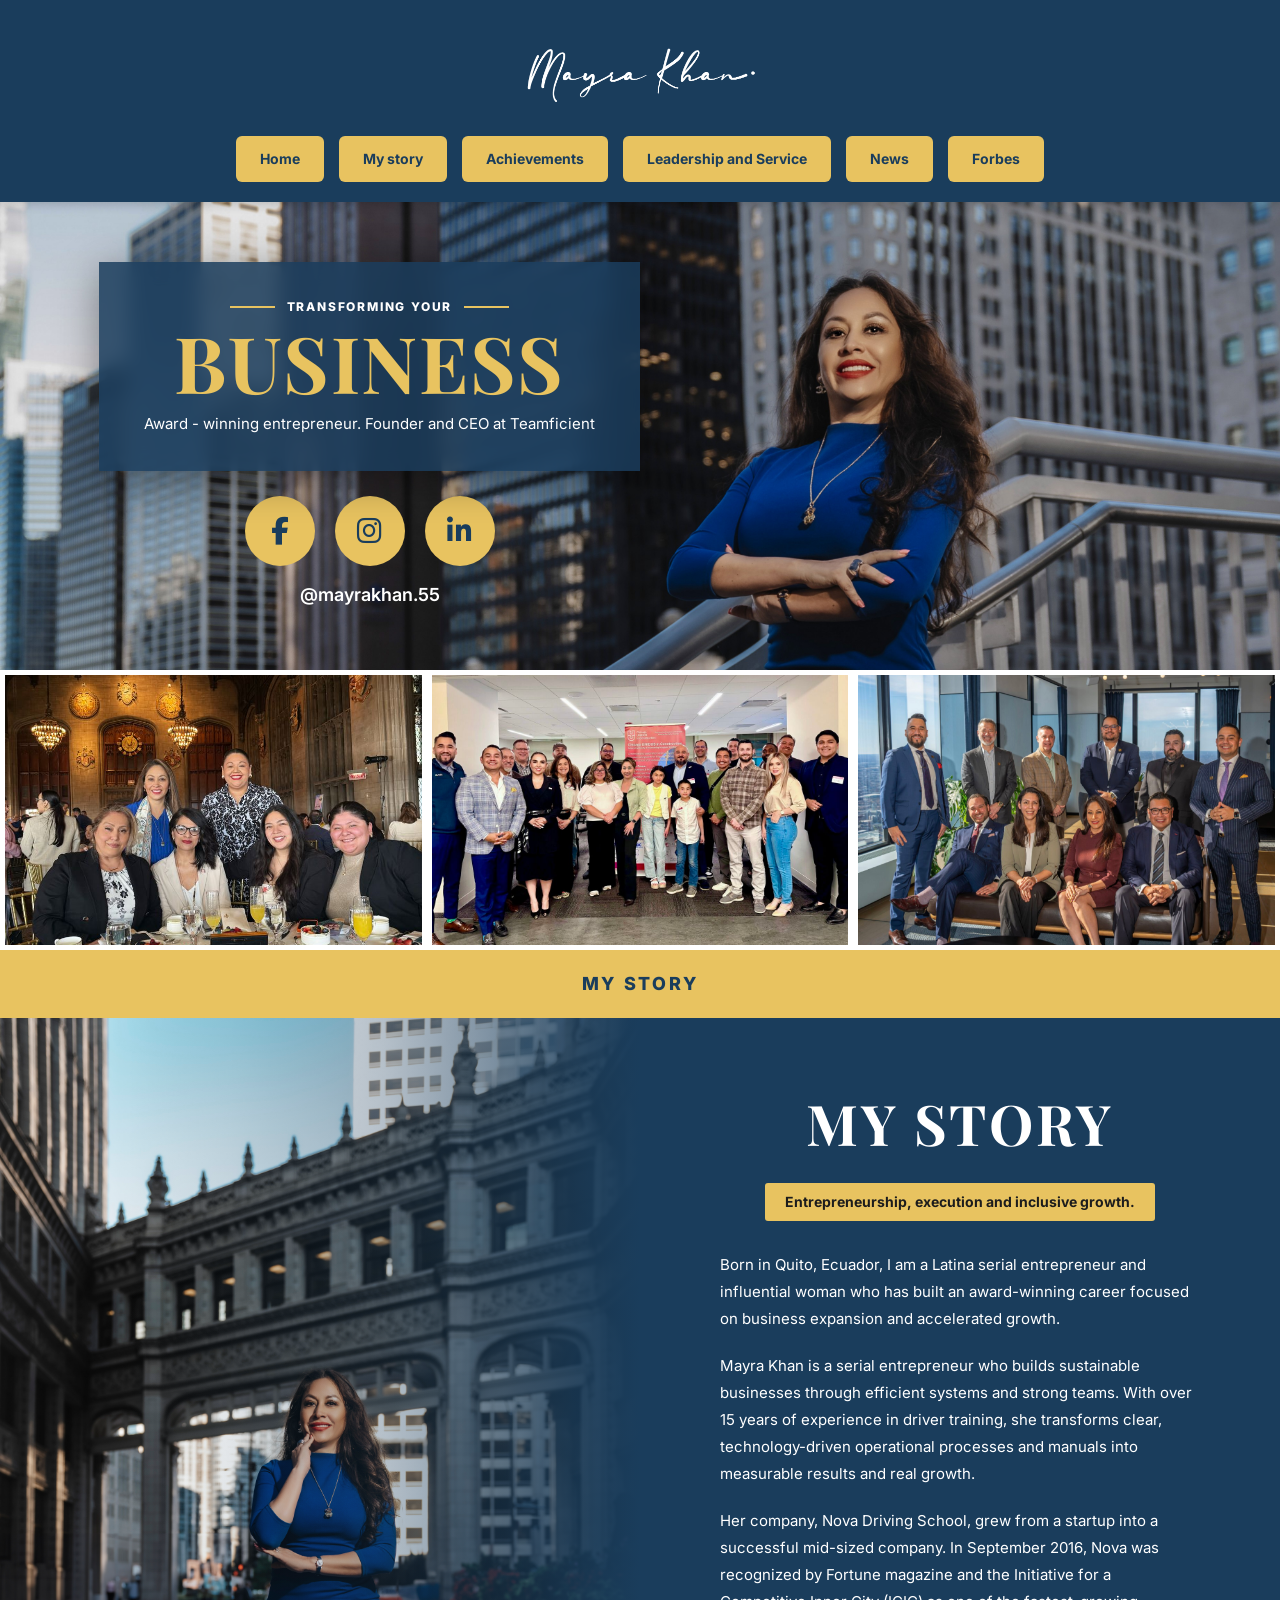
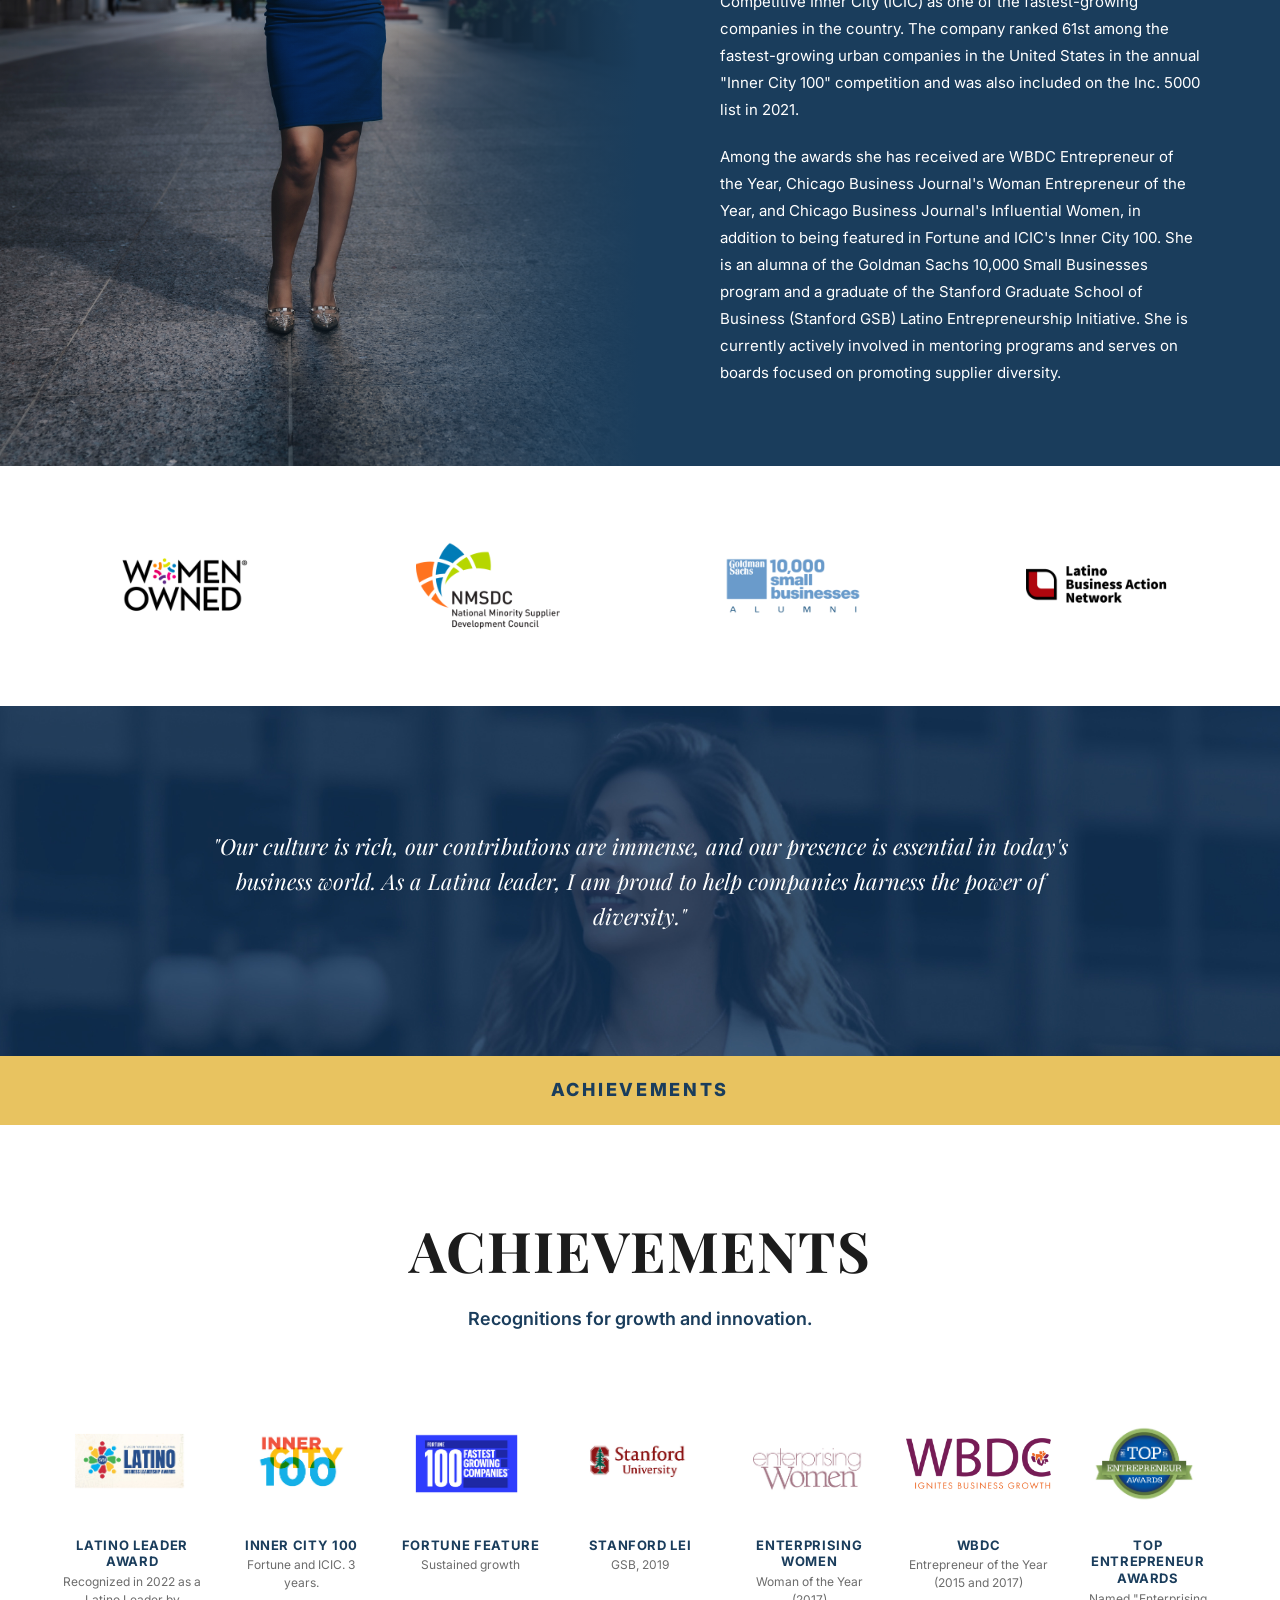
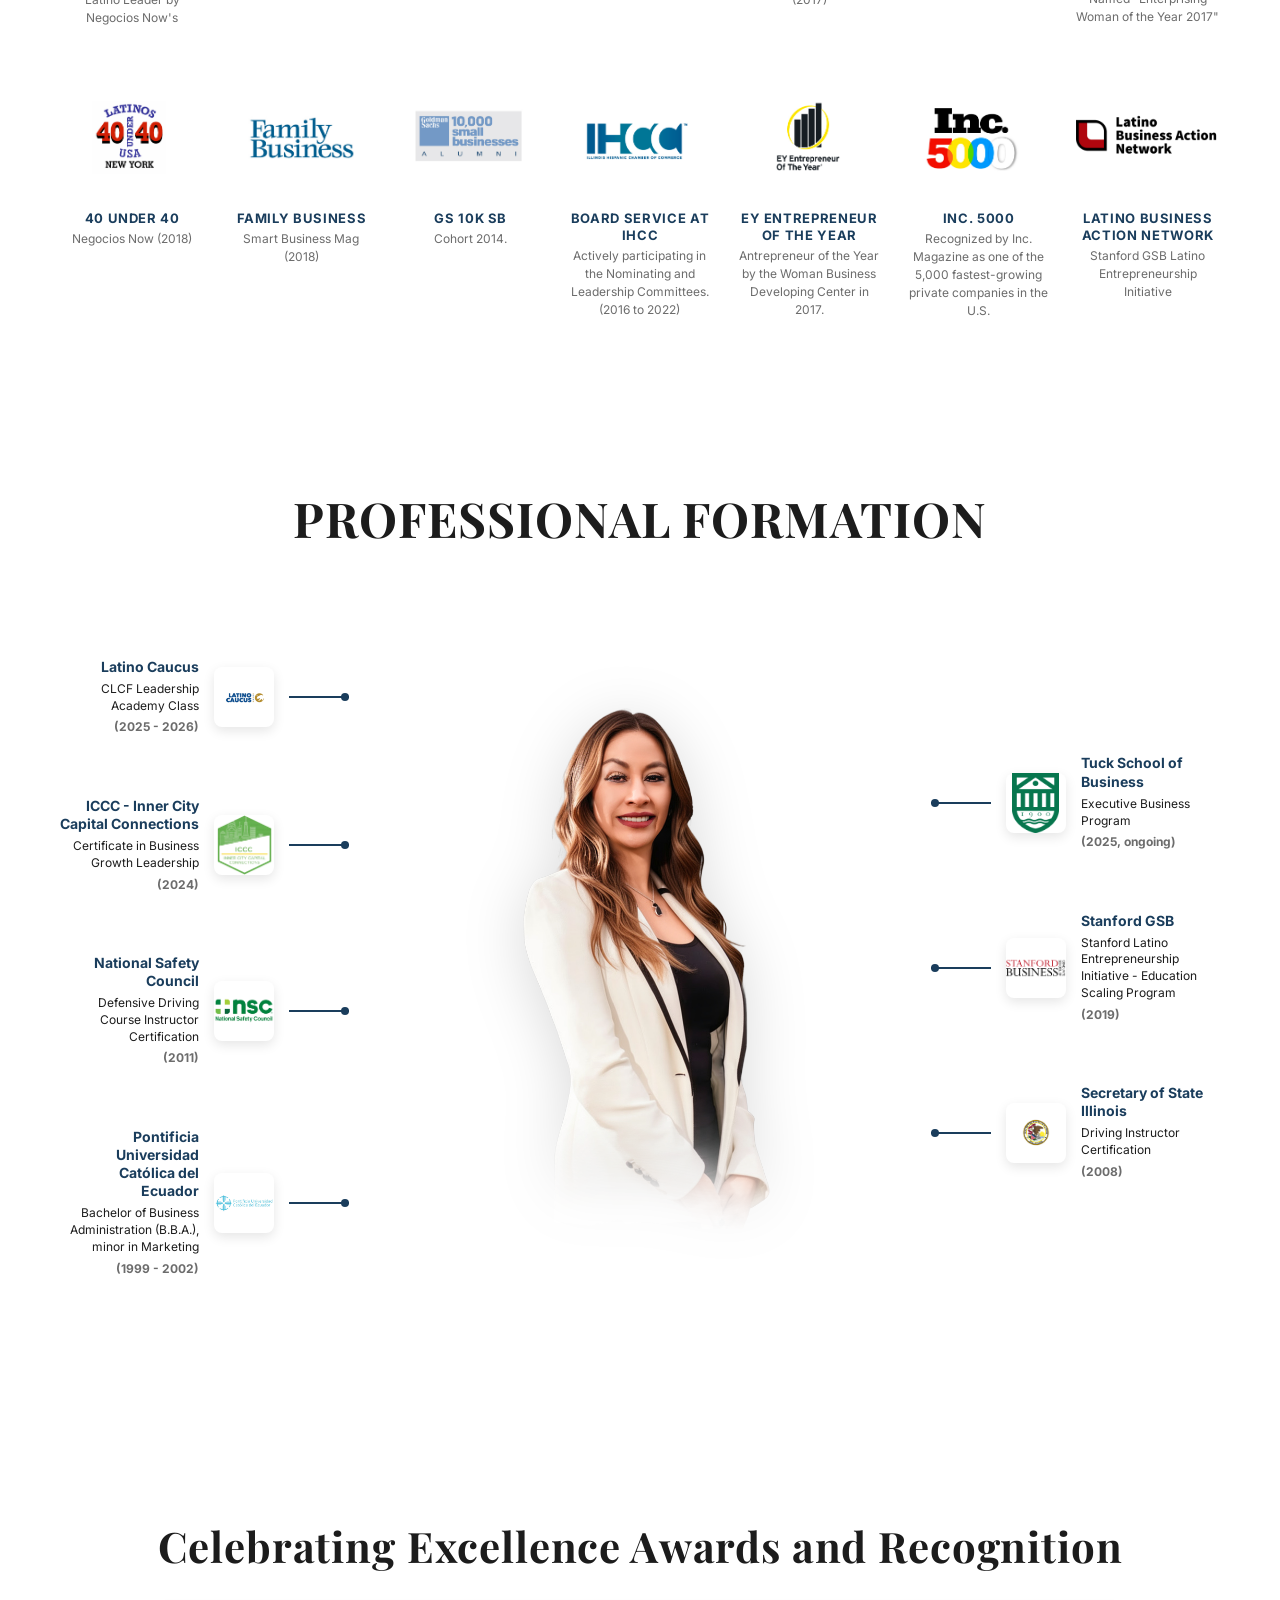
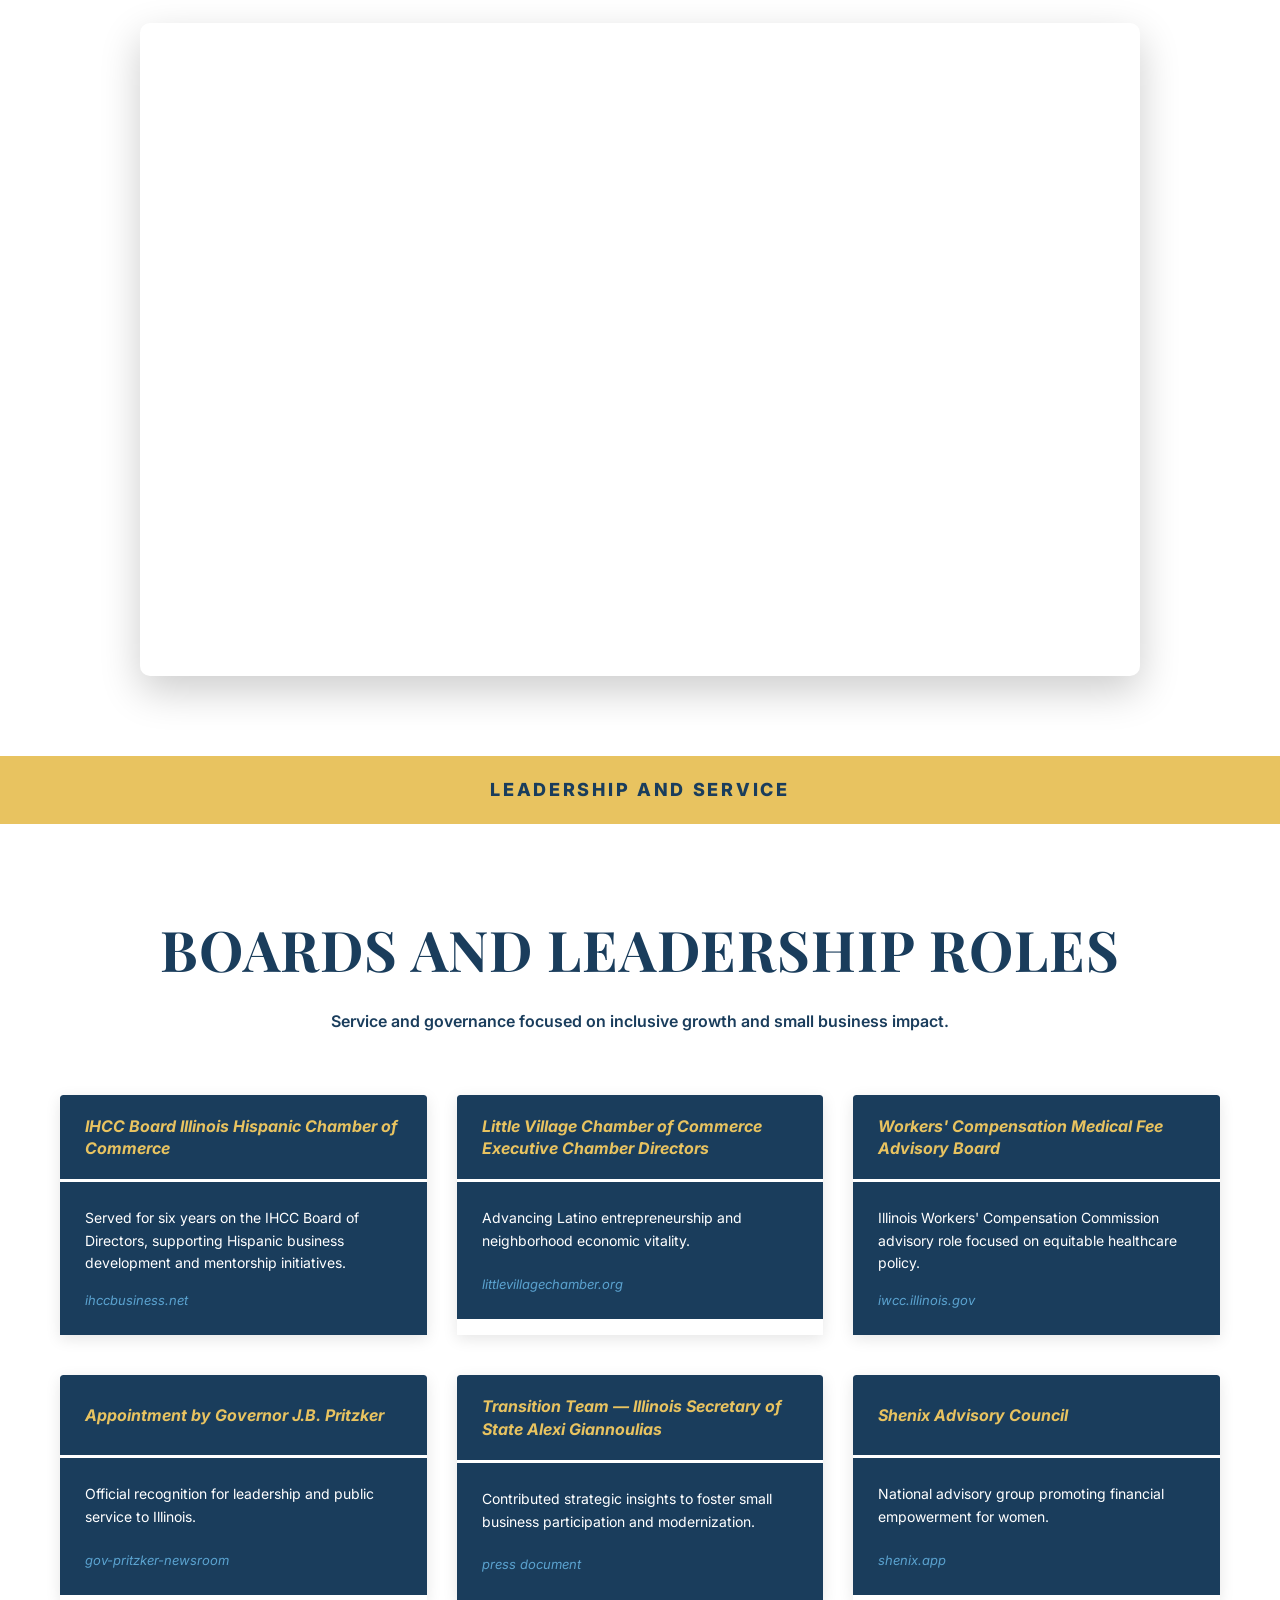
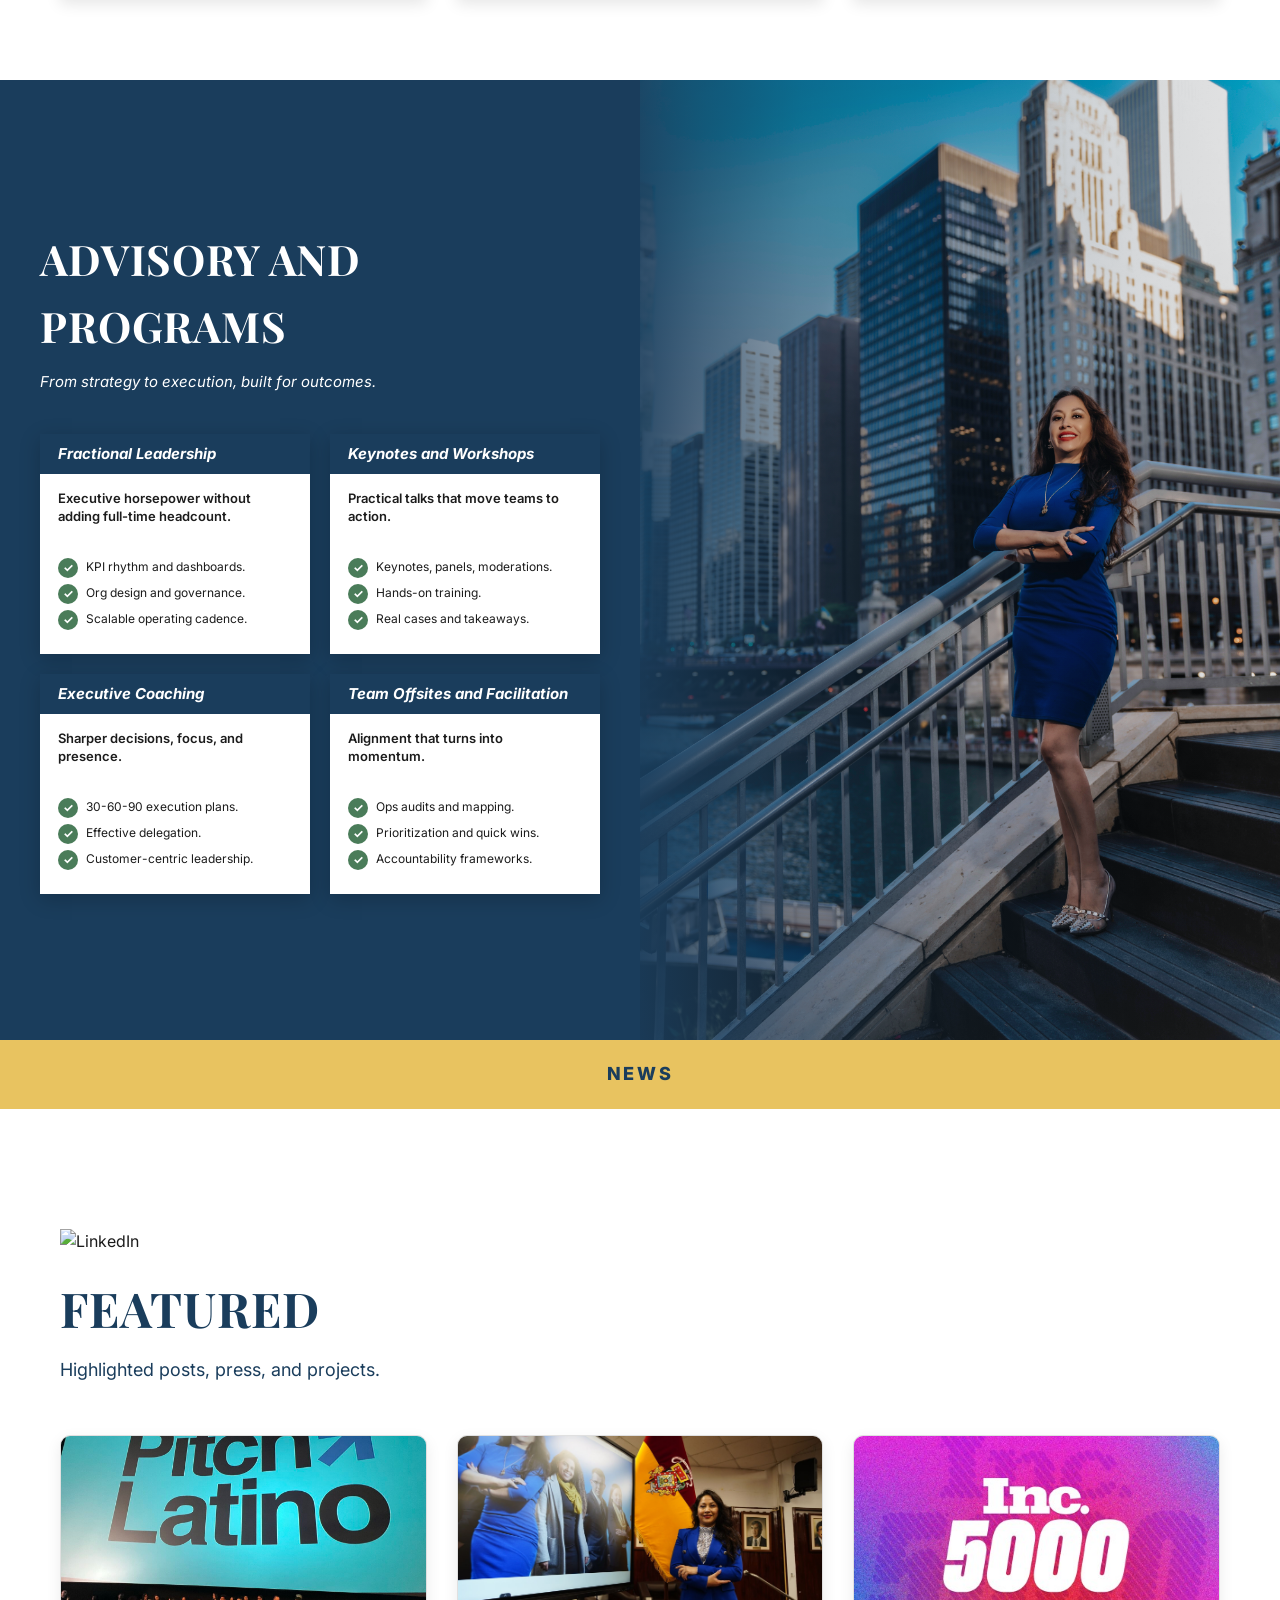
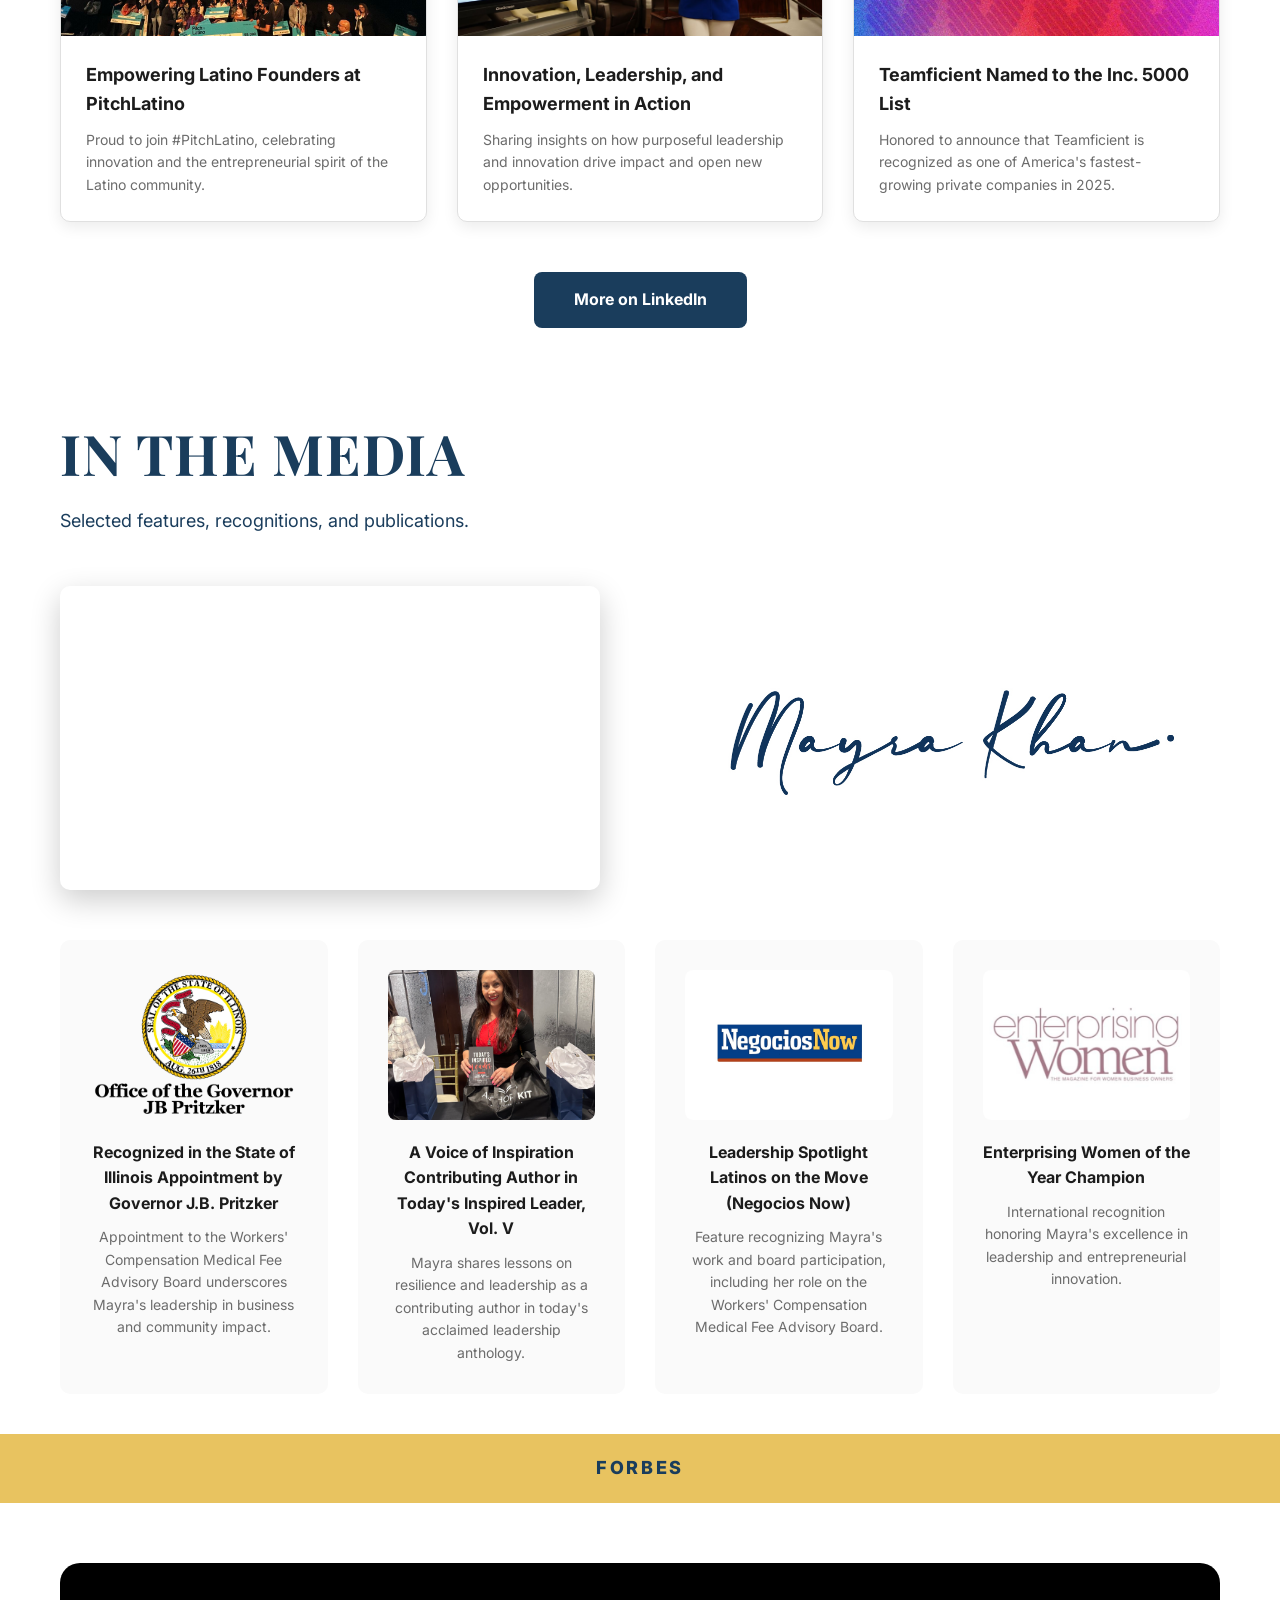
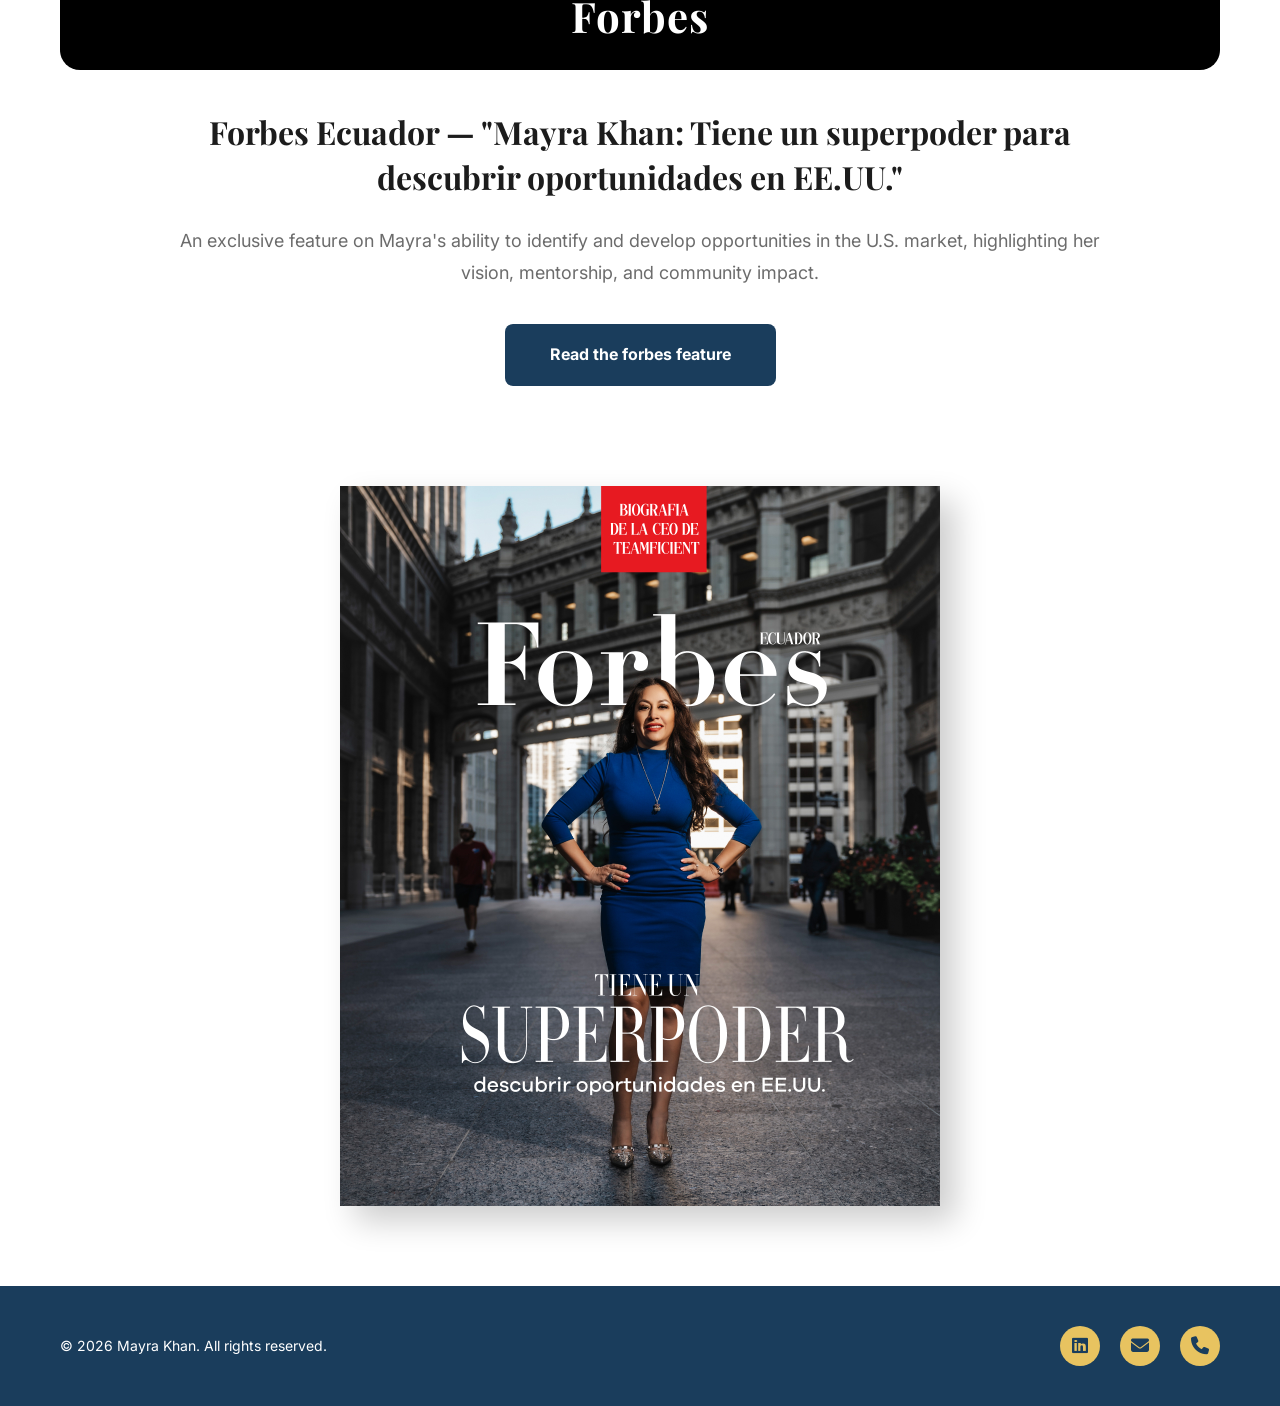
==== commit 64a7bfdf: "Update index.html" ====
--- a/index.html
+++ b/index.html
@@ -34,7 +34,7 @@
 <!-- HOME / HERO -->
 <section id="home" class="hero-section">
   <div class="hero-background">
-    <img src="Imagenes web Mayra/KG200266.jpg" alt="Mayra Khan" class="hero-bg-image">
+    <img src="Imagenes web Mayra/homehero.jpg" alt="Mayra Khan" class="hero-bg-image">
     <div class="hero-overlay"></div>
   </div>
 
@@ -367,7 +367,7 @@
     <div class="video-container">
       <iframe
         class="video-iframe"
-        src="https://player.vimeo.com/video/884924932"
+        src="https://player.vimeo.com/video/1127314913?fl=pl&fe=sh&title=0&byline=0&portrait=0"
         allow="autoplay; fullscreen; picture-in-picture"
         allowfullscreen
         title="ICIC: Teamficient">
--- a/style.css
+++ b/style.css
@@ -155,7 +155,7 @@
   width: 100%;
   height: 100%;
   object-fit: cover;
-  object-position: 65% center;
+  object-position: 65% top;
 }
 
 .hero-overlay {
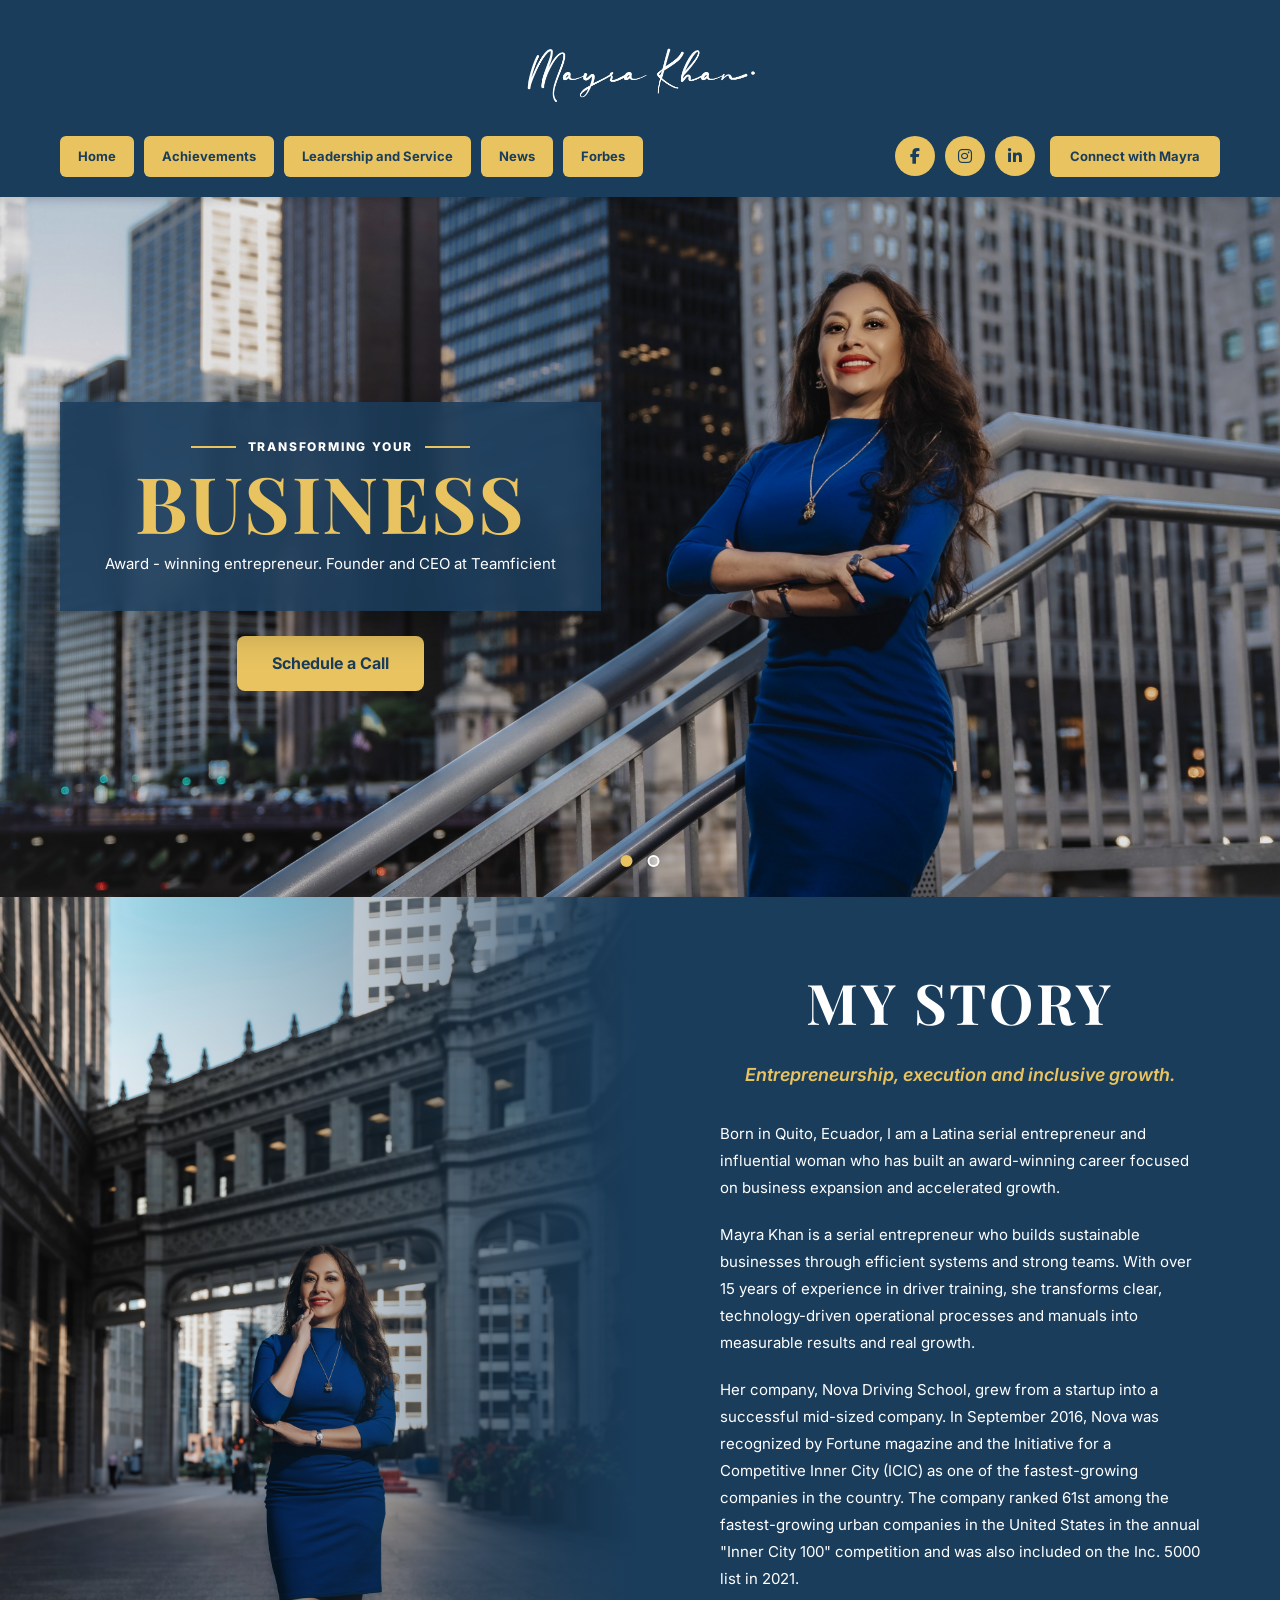
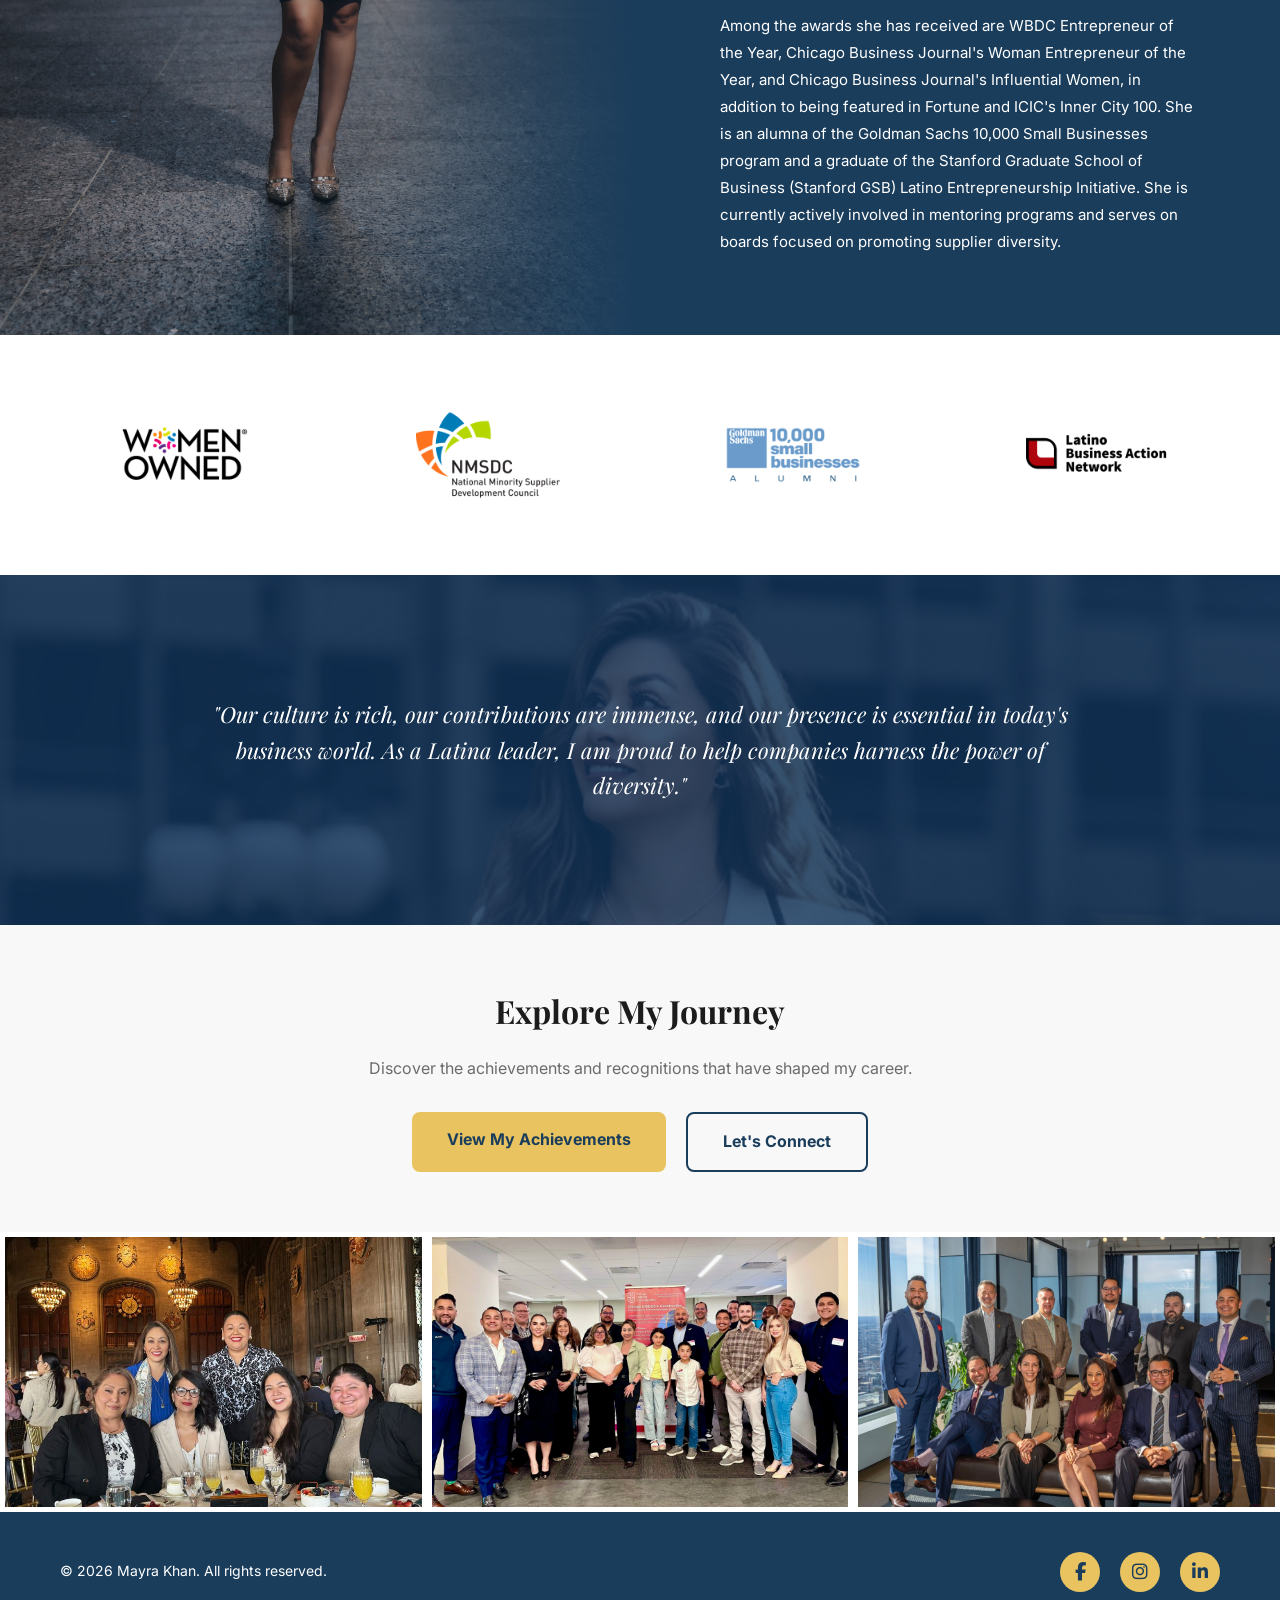
==== commit 9782bff8: "Update site design and functionality - Add hero carousel with Banner2.png (TeamFicient Top 9 award) " ====
--- a/index.html
+++ b/index.html
@@ -20,62 +20,69 @@
     <button class="nav-toggle" aria-label="Toggle menu">
       <span></span><span></span><span></span>
     </button>
-    <nav class="nav">
-      <a href="#home">Home</a>
-      <a href="#my-story">My story</a>
-      <a href="#achievements">Achievements</a>
-      <a href="#leadership">Leadership and Service</a>
-      <a href="#news">News</a>
-      <a href="#forbes">Forbes</a>
-    </nav>
+    <div class="header-nav-row">
+      <nav class="nav">
+        <a href="index.html">Home</a>
+        <a href="achievements.html">Achievements</a>
+        <a href="leadership.html">Leadership and Service</a>
+        <a href="news.html">News</a>
+        <a href="forbes.html">Forbes</a>
+      </nav>
+      <div class="header-right">
+        <div class="header-social">
+          <a href="https://www.facebook.com/mayra.villegas.718?mibextid=wwXIfr&rdid=nivQbsSL5ryFs4kM&share_url=https%3A%2F%2Fwww.facebook.com%2Fshare%2F17FYH2SKkZ%2F%3Fmibextid%3DwwXIfr#" target="_blank" aria-label="Facebook"><i class="fa-brands fa-facebook-f"></i></a>
+          <a href="https://www.instagram.com/mayrakhan.55?utm_source=ig_web_button_share_sheet&igsh=ZDNlZDc0MzIxNw==" target="_blank" aria-label="Instagram"><i class="fa-brands fa-instagram"></i></a>
+          <a href="https://www.linkedin.com/in/mayra-khan/" target="_blank" aria-label="LinkedIn"><i class="fa-brands fa-linkedin-in"></i></a>
+        </div>
+        <a href="connect.html" class="header-cta">Connect with Mayra</a>
+      </div>
+    </div>
   </div>
 </header>
 
 <!-- HOME / HERO -->
 <section id="home" class="hero-section">
-  <div class="hero-background">
-    <img src="Imagenes web Mayra/homehero.jpg" alt="Mayra Khan" class="hero-bg-image">
-    <div class="hero-overlay"></div>
-  </div>
+  <div class="hero-carousel">
+    <div class="hero-slide hero-slide-1 active" data-slide-index="0">
+      <div class="hero-background">
+        <img src="Imagenes web Mayra/homehero.jpg" alt="Mayra Khan" class="hero-bg-image hero-bg-cover">
+        <div class="hero-overlay"></div>
+      </div>
+      <div class="container">
+        <div class="hero-content">
+          <div class="hero-text-box">
+            <div class="hero-eyebrow">
+              <span class="line-decoration"></span>
+              TRANSFORMING YOUR
+              <span class="line-decoration"></span>
+            </div>
+            <h1 class="hero-title">BUSINESS</h1>
+            <p class="hero-subtitle">Award - winning entrepreneur. Founder and CEO at Teamficient</p>
+          </div>
 
-  <div class="container">
-    <div class="hero-content">
-      <div class="hero-text-box">
-        <div class="hero-eyebrow">
-          <span class="line-decoration"></span>
-          TRANSFORMING YOUR
-          <span class="line-decoration"></span>
+          <div class="hero-social">
+            <a href="connect.html" class="cta-primary">Schedule a Call</a>
+          </div>
         </div>
-        <h1 class="hero-title">BUSINESS</h1>
-        <p class="hero-subtitle">Award - winning entrepreneur. Founder and CEO at Teamficient</p>
       </div>
-
-      <div class="hero-social">
-        <div class="social-icons">
-          <a href="#" aria-label="Facebook"><i class="fa-brands fa-facebook-f"></i></a>
-          <a href="#" aria-label="Instagram"><i class="fa-brands fa-instagram"></i></a>
-          <a href="#" aria-label="LinkedIn"><i class="fa-brands fa-linkedin-in"></i></a>
-        </div>
-        <p class="social-handle">@mayrakhan.55</p>
+    </div>
+    <div class="hero-slide hero-slide-2" data-slide-index="1">
+      <div class="hero-background">
+        <img src="Banner2.png" alt="Mayra Khan - TeamFicient Top 9" class="hero-bg-image hero-bg-contain">
+        <div class="hero-overlay"></div>
       </div>
     </div>
   </div>
 
-  <!-- Gallery -->
-  <div class="hero-gallery">
-    <div class="gallery-item"><img src="Imagenes web Mayra/banner1.jpg" alt="Gallery 1"></div>
-    <div class="gallery-item"><img src="Imagenes web Mayra/banner2.jpg" alt="Gallery 2"></div>
-    <div class="gallery-item"><img src="Imagenes web Mayra/banner3.jpg" alt="Gallery 3"></div>
+  <!-- Carousel Navigation -->
+  <div class="carousel-dots">
+    <button class="carousel-dot active" data-slide="0" aria-label="Slide 1"></button>
+    <button class="carousel-dot" data-slide="1" aria-label="Slide 2"></button>
   </div>
 </section>
 
 <!-- MY STORY -->
-<section id="my-story" class="my-story-section">
-  <!-- Banner superior -->
-  <div class="story-banner">
-    <h3>My story</h3>
-  </div>
-
+<section class="my-story-section">
   <!-- Contenido principal con imagen y texto -->
   <div class="story-main">
     <div class="story-image-container">
@@ -84,7 +91,7 @@
 
     <div class="story-text-container">
       <h2 class="story-main-title">MY STORY</h2>
-      <p class="story-main-subtitle">Entrepreneurship, execution and inclusive growth.</p>
+      <p class="story-subtitle-simple">Entrepreneurship, execution and inclusive growth.</p>
 
       <div class="story-paragraphs">
         <p>Born in Quito, Ecuador, I am a Latina serial entrepreneur and influential woman who has built an award-winning career focused on business expansion and accelerated growth.</p>
@@ -97,7 +104,6 @@
       </div>
     </div>
   </div>
-
 </section>
 
 <!-- CERTIFICATION LOGOS SECTION -->
@@ -125,531 +131,22 @@
   </div>
 </section>
 
-<!-- ACHIEVEMENTS BANNER -->
-<div id="achievements" class="section-banner">
-  <h3>Achievements</h3>
-</div>
-
-<!-- ACHIEVEMENTS GRID SECTION -->
-<section class="achievements-grid-section">
-  <div class="container">
-    <div class="achievements-header">
-      <h2>ACHIEVEMENTS</h2>
-      <p>Recognitions for growth and innovation.</p>
-    </div>
-
-    <div class="achievements-grid">
-      <!-- Row 1 -->
-      <div class="achievement-item">
-        <div class="achievement-logo">
-          <img src="Imagenes web Mayra/Achievements/latino-leaderaward.jpg" alt="Latino Excellence Leadership">
-        </div>
-        <h4>LATINO LEADER AWARD</h4>
-        <p>Recognized in 2022 as a Latino Leader by Negocios Now's</p>
-      </div>
-
-      <div class="achievement-item">
-        <div class="achievement-logo">
-          <img src="Imagenes web Mayra/Achievements/innercity100.jpg" alt="Inner City 100">
-        </div>
-        <h4>INNER CITY 100</h4>
-        <p>Fortune and ICIC. 3 years.</p>
-      </div>
-
-      <div class="achievement-item">
-        <div class="achievement-logo">
-          <img src="Imagenes web Mayra/Achievements/fortune.jpg" alt="Fortune 100">
-        </div>
-        <h4>FORTUNE FEATURE</h4>
-        <p>Sustained growth</p>
-      </div>
-
-      <div class="achievement-item">
-        <div class="achievement-logo">
-          <img src="Imagenes web Mayra/Achievements/satanford.jpg" alt="Stanford">
-        </div>
-        <h4>STANFORD LEI</h4>
-        <p>GSB, 2019</p>
-      </div>
-
-      <div class="achievement-item">
-        <div class="achievement-logo">
-          <img src="Imagenes web Mayra/Achievements/enterprisingwmn.jpg" alt="Enterprising Women">
-        </div>
-        <h4>ENTERPRISING WOMEN</h4>
-        <p>Woman of the Year (2017)</p>
-      </div>
-
-      <div class="achievement-item">
-        <div class="achievement-logo">
-          <img src="Imagenes web Mayra/Achievements/WBDC-Transparent-Logo_2.png" alt="WBDC">
-        </div>
-        <h4>WBDC</h4>
-        <p>Entrepreneur of the Year (2015 and 2017)</p>
-      </div>
-
-      <!-- Row 2 -->
-      <div class="achievement-item">
-        <div class="achievement-logo">
-          <img src="Imagenes web Mayra/Achievements/top.jpg" alt="Top Entrepreneur">
-        </div>
-        <h4>TOP ENTREPRENEUR AWARDS</h4>
-        <p>Named "Enterprising Woman of the Year 2017"</p>
-      </div>
-
-      <div class="achievement-item">
-        <div class="achievement-logo">
-          <img src="Imagenes web Mayra/Achievements/latino-40.jpg" alt="40 Under 40">
-        </div>
-        <h4>40 Under 40</h4>
-        <p>Negocios Now (2018)</p>
-      </div>
-
-      <div class="achievement-item">
-        <div class="achievement-logo">
-          <img src="Imagenes web Mayra/Achievements/family.jpg" alt="Family Business">
-        </div>
-        <h4>Family Business</h4>
-        <p>Smart Business Mag (2018)</p>
-      </div>
-
-      <div class="achievement-item">
-        <div class="achievement-logo">
-          <img src="Imagenes web Mayra/Achievements/gs10k.jpg" alt="Goldman Sachs">
-        </div>
-        <h4>GS 10K SB</h4>
-        <p>Cohort 2014.</p>
-      </div>
-
-      <div class="achievement-item">
-        <div class="achievement-logo">
-          <img src="Imagenes web Mayra/Achievements/ihcc.jpg" alt="IHCC">
-        </div>
-        <h4>Board Service at IHCC</h4>
-        <p>Actively participating in the Nominating and Leadership Committees. (2016 to 2022)</p>
-      </div>
-
-      <div class="achievement-item">
-        <div class="achievement-logo">
-          <img src="Imagenes web Mayra/Achievements/ey.jpg" alt="EY Entrepreneur">
-        </div>
-        <h4>EY Entrepreneur Of The Year</h4>
-        <p>Antrepreneur of the Year by the Woman Business Developing Center in 2017.</p>
-      </div>
-
-      <div class="achievement-item">
-        <div class="achievement-logo">
-          <img src="Imagenes web Mayra/Achievements/inc.jpg" alt="Inc. 5000">
-        </div>
-        <h4>INC. 5000</h4>
-        <p>Recognized by Inc. Magazine as one of the 5,000 fastest-growing private companies in the U.S.</p>
-      </div>
-
-      <div class="achievement-item">
-        <div class="achievement-logo">
-          <img src="assets/LaBAN.png" alt="LaBAN">
-        </div>
-        <h4>LATINO BUSINESS ACTION NETWORK</h4>
-        <p>Stanford GSB Latino Entrepreneurship Initiative</p>
-      </div>
-    </div>
+<!-- CTA SECTION -->
+<section class="cta-section">
+  <h3>Explore My Journey</h3>
+  <p>Discover the achievements and recognitions that have shaped my career.</p>
+  <div class="cta-buttons">
+    <a href="achievements.html" class="cta-primary">View My Achievements</a>
+    <a href="connect.html" class="cta-secondary">Let's Connect</a>
   </div>
 </section>
 
-<!-- PROFESSIONAL FORMATION SECTION -->
-<section class="professional-formation-section">
-  <div class="container">
-    <h2 class="formation-main-title">PROFESSIONAL FORMATION</h2>
-
-    <div class="formation-layout">
-      <!-- Left Column - Formaciones -->
-      <div class="formation-column formation-left">
-        <div class="formation-entry">
-          <div class="formation-icon">
-            <img src="Imagenes web Mayra/latinocaucus.jpg" alt="Latino Caucus">
-          </div>
-          <div class="formation-content">
-            <h4>Latino Caucus</h4>
-            <p class="formation-program">CLCF Leadership Academy Class</p>
-            <p class="formation-year">(2025 - 2026)</p>
-          </div>
-          <div class="connector-line"></div>
-        </div>
-
-        <div class="formation-entry">
-          <div class="formation-icon">
-            <img src="Imagenes web Mayra/ICCC_Logo.png" alt="ICCC">
-          </div>
-          <div class="formation-content">
-            <h4>ICCC - Inner City Capital Connections</h4>
-            <p class="formation-program">Certificate in Business Growth Leadership</p>
-            <p class="formation-year">(2024)</p>
-          </div>
-          <div class="connector-line"></div>
-        </div>
-
-        <div class="formation-entry">
-          <div class="formation-icon">
-            <img src="Imagenes web Mayra/nsclogo.png" alt="NSC">
-          </div>
-          <div class="formation-content">
-            <h4>National Safety Council</h4>
-            <p class="formation-program">Defensive Driving Course Instructor Certification</p>
-            <p class="formation-year">(2011)</p>
-          </div>
-          <div class="connector-line"></div>
-        </div>
-
-        <div class="formation-entry">
-          <div class="formation-icon">
-            <img src="Imagenes web Mayra/PUCE-logo.jpg" alt="PUCE">
-          </div>
-          <div class="formation-content">
-            <h4>Pontificia Universidad Católica del Ecuador</h4>
-            <p class="formation-program">Bachelor of Business Administration (B.B.A.), minor in Marketing</p>
-            <p class="formation-year">(1999 - 2002)</p>
-          </div>
-          <div class="connector-line"></div>
-        </div>
-      </div>
-
-      <!-- Center Column - Image -->
-      <div class="formation-column formation-center">
-        <img src="Imagenes web Mayra/Mayra-Khan-Chicago-Portrait-(4-of-29).png" alt="Mayra Khan Professional" class="formation-main-image">
-      </div>
-
-      <!-- Right Column - Formaciones -->
-      <div class="formation-column formation-right">
-        <div class="formation-entry">
-          <div class="connector-line"></div>
-          <div class="formation-content">
-            <h4>Tuck School of Business</h4>
-            <p class="formation-program">Executive Business Program</p>
-            <p class="formation-year">(2025, ongoing)</p>
-          </div>
-          <div class="formation-icon">
-            <img src="Imagenes web Mayra/Tuck_School_of_Business_logo.png" alt="Tuck School">
-          </div>
-        </div>
-
-        <div class="formation-entry">
-          <div class="connector-line"></div>
-          <div class="formation-content">
-            <h4>Stanford GSB</h4>
-            <p class="formation-program">Stanford Latino Entrepreneurship Initiative - Education Scaling Program</p>
-            <p class="formation-year">(2019)</p>
-          </div>
-          <div class="formation-icon">
-            <img src="Imagenes web Mayra/Stanford_GSB_Logo.png" alt="Stanford">
-          </div>
-        </div>
-
-        <div class="formation-entry">
-          <div class="connector-line"></div>
-          <div class="formation-content">
-            <h4>Secretary of State Illinois</h4>
-            <p class="formation-program">Driving Instructor Certification</p>
-            <p class="formation-year">(2008)</p>
-          </div>
-          <div class="formation-icon">
-            <img src="Imagenes web Mayra/SecretaryState.png" alt="Illinois">
-          </div>
-        </div>
-      </div>
-    </div>
-  </div>
-</section>
-
-<!-- VIDEO EXCELLENCE SECTION -->
-<section class="video-excellence-section">
-  <div class="container">
-    <h2 class="video-section-title">Celebrating Excellence Awards and Recognition</h2>
-    <div class="video-container">
-      <iframe
-        class="video-iframe"
-        src="https://player.vimeo.com/video/1127314913?fl=pl&fe=sh&title=0&byline=0&portrait=0"
-        allow="autoplay; fullscreen; picture-in-picture"
-        allowfullscreen
-        title="ICIC: Teamficient">
-      </iframe>
-    </div>
-  </div>
-</section>
-
-<!-- LEADERSHIP BANNER -->
-<div id="leadership" class="section-banner">
-  <h3>Leadership and Service</h3>
-</div>
-
-<!-- LEADERSHIP AND SERVICE -->
-<section class="leadership-section">
-  <div class="container">
-    <div class="leadership-header">
-      <h2 class="leadership-main-title">BOARDS AND LEADERSHIP ROLES</h2>
-      <p class="leadership-subtitle">Service and governance focused on inclusive growth and small business impact.</p>
-    </div>
-
-    <!-- Boards Grid -->
-    <div class="boards-grid-new">
-      <div class="board-card-new">
-        <div class="board-card-header">
-          <h4>IHCC Board Illinois Hispanic Chamber of Commerce</h4>
-        </div>
-        <div class="board-card-body">
-          <p>Served for six years on the IHCC Board of Directors, supporting Hispanic business development and mentorship initiatives.</p>
-          <a href="#" class="board-link">ihccbusiness.net</a>
-        </div>
-      </div>
-
-      <div class="board-card-new">
-        <div class="board-card-header">
-          <h4>Little Village Chamber of Commerce Executive Chamber Directors</h4>
-        </div>
-        <div class="board-card-body">
-          <p>Advancing Latino entrepreneurship and neighborhood economic vitality.</p>
-          <a href="#" class="board-link">littlevillagechamber.org</a>
-        </div>
-      </div>
-
-      <div class="board-card-new">
-        <div class="board-card-header">
-          <h4>Workers' Compensation Medical Fee Advisory Board</h4>
-        </div>
-        <div class="board-card-body">
-          <p>Illinois Workers' Compensation Commission advisory role focused on equitable healthcare policy.</p>
-          <a href="#" class="board-link">iwcc.illinois.gov</a>
-        </div>
-      </div>
-
-      <div class="board-card-new">
-        <div class="board-card-header">
-          <h4>Appointment by Governor J.B. Pritzker</h4>
-        </div>
-        <div class="board-card-body">
-          <p>Official recognition for leadership and public service to Illinois.</p>
-          <a href="#" class="board-link">gov-pritzker-newsroom</a>
-        </div>
-      </div>
-
-      <div class="board-card-new">
-        <div class="board-card-header">
-          <h4>Transition Team — Illinois Secretary of State Alexi Giannoulias</h4>
-        </div>
-        <div class="board-card-body">
-          <p>Contributed strategic insights to foster small business participation and modernization.</p>
-          <a href="#" class="board-link">press document</a>
-        </div>
-      </div>
-
-      <div class="board-card-new">
-        <div class="board-card-header">
-          <h4>Shenix Advisory Council</h4>
-        </div>
-        <div class="board-card-body">
-          <p>National advisory group promoting financial empowerment for women.</p>
-          <a href="#" class="board-link">shenix.app</a>
-        </div>
-      </div>
-    </div>
-
-  </div>
-</section>
-
-<!-- ADVISORY AND PROGRAMS SECTION -->
-<section class="advisory-programs-section">
-  <div class="advisory-main">
-    <!-- Left Side - Blue Background with Content -->
-    <div class="advisory-content-container">
-      <div class="advisory-text-header">
-        <h2>ADVISORY AND PROGRAMS</h2>
-        <p>From strategy to execution, built for outcomes.</p>
-      </div>
-
-      <div class="advisory-cards-grid">
-        <div class="advisory-service-card">
-          <div class="service-card-title">
-            <h4>Fractional Leadership</h4>
-          </div>
-          <p class="service-description">Executive horsepower without adding full-time headcount.</p>
-          <ul class="service-list">
-            <li>KPI rhythm and dashboards.</li>
-            <li>Org design and governance.</li>
-            <li>Scalable operating cadence.</li>
-          </ul>
-        </div>
-
-        <div class="advisory-service-card">
-          <div class="service-card-title">
-            <h4>Keynotes and Workshops</h4>
-          </div>
-          <p class="service-description">Practical talks that move teams to action.</p>
-          <ul class="service-list">
-            <li>Keynotes, panels, moderations.</li>
-            <li>Hands-on training.</li>
-            <li>Real cases and takeaways.</li>
-          </ul>
-        </div>
-
-        <div class="advisory-service-card">
-          <div class="service-card-title">
-            <h4>Executive Coaching</h4>
-          </div>
-          <p class="service-description">Sharper decisions, focus, and presence.</p>
-          <ul class="service-list">
-            <li>30-60-90 execution plans.</li>
-            <li>Effective delegation.</li>
-            <li>Customer-centric leadership.</li>
-          </ul>
-        </div>
-
-        <div class="advisory-service-card">
-          <div class="service-card-title">
-            <h4>Team Offsites and Facilitation</h4>
-          </div>
-          <p class="service-description">Alignment that turns into momentum.</p>
-          <ul class="service-list">
-            <li>Ops audits and mapping.</li>
-            <li>Prioritization and quick wins.</li>
-            <li>Accountability frameworks.</li>
-          </ul>
-        </div>
-      </div>
-    </div>
-
-    <!-- Right Side - Image with Blue Overlay -->
-    <div class="advisory-image-container">
-      <img src="Imagenes web Mayra/KG200266.jpg" alt="Mayra Khan Professional" class="advisory-bg-image">
-      <div class="advisory-image-overlay"></div>
-    </div>
-  </div>
-</section>
-
-<!-- NEWS -->
-<section id="news" class="news-section">
-  <!-- Banner amarillo con NEWS -->
-  <div class="news-yellow-banner">
-    <h3>NEWS</h3>
-  </div>
-
-  <div class="container">
-    <div class="linkedin-section-header">
-      <img src="https://upload.wikimedia.org/wikipedia/commons/0/01/LinkedIn_Logo.svg" alt="LinkedIn" class="linkedin-logo-full">
-      <h2 class="featured-title">FEATURED</h2>
-      <p class="featured-subtitle">Highlighted posts, press, and projects.</p>
-    </div>
-
-    <!-- Featured Grid -->
-    <div class="featured-grid">
-      <div class="featured-card">
-        <div class="featured-image">
-          <img src="assets/PitchLatino.jpg" alt="PitchLatino">
-        </div>
-        <div class="featured-content">
-          <h4>Empowering Latino Founders at PitchLatino</h4>
-          <p>Proud to join #PitchLatino, celebrating innovation and the entrepreneurial spirit of the Latino community.</p>
-        </div>
-      </div>
-
-      <div class="featured-card">
-        <div class="featured-image">
-          <img src="assets/Ecuador.jpg" alt="Innovation Leadership">
-        </div>
-        <div class="featured-content">
-          <h4>Innovation, Leadership, and Empowerment in Action</h4>
-          <p>Sharing insights on how purposeful leadership and innovation drive impact and open new opportunities.</p>
-        </div>
-      </div>
-
-      <div class="featured-card">
-        <div class="featured-image">
-          <img src="assets/Inc500.jpg" alt="Inc 5000">
-        </div>
-        <div class="featured-content">
-          <h4>Teamficient Named to the Inc. 5000 List</h4>
-          <p>Honored to announce that Teamficient is recognized as one of America's fastest-growing private companies in 2025.</p>
-        </div>
-      </div>
-    </div>
-
-    <div class="more-linkedin">
-      <a href="https://www.linkedin.com/in/mayra-khan/" class="btn-linkedin" target="_blank">More on LinkedIn</a>
-    </div>
-
-    <!-- In The Media -->
-    <div class="media-section">
-      <h2 class="media-title">IN THE MEDIA</h2>
-      <p class="media-subtitle">Selected features, recognitions, and publications.</p>
-
-      <div class="media-featured">
-        <div class="media-video">
-          <iframe
-            class="video-iframe"
-            src="https://player.vimeo.com/video/884924932"
-            allow="autoplay; fullscreen; picture-in-picture"
-            allowfullscreen
-            title="ICIC: Teamficient">
-          </iframe>
-        </div>
-
-        <div class="media-signature">
-          <img src="Imagenes web Mayra/logo-mayra.jpg" alt="Mayra Khan Signature" class="signature-logo">
-        </div>
-      </div>
-
-      <!-- Media Grid -->
-      <div class="media-grid">
-        <a href="https://gov-pritzker-newsroom.prezly.com/gov-pritzker-announces-two-appointments-to-boards-and-commissions-dtkz1v" target="_blank" rel="noopener" class="media-card">
-          <img src="Imagenes web Mayra/press1.png" alt="Office of Governor" class="media-photo">
-          <h4>Recognized in the State of Illinois Appointment by Governor J.B. Pritzker</h4>
-          <p>Appointment to the Workers' Compensation Medical Fee Advisory Board underscores Mayra's leadership in business and community impact.</p>
-        </a>
-
-        <a href="https://todaysinspiredleader.com/" target="_blank" rel="noopener" class="media-card">
-          <img src="Imagenes web Mayra/book.png" alt="A Voice of Inspiration" class="media-photo">
-          <h4>A Voice of Inspiration Contributing Author in Today's Inspired Leader, Vol. V</h4>
-          <p>Mayra shares lessons on resilience and leadership as a contributing author in today's acclaimed leadership anthology.</p>
-        </a>
-
-        <a href="https://negociosnow.com/mayra-khan-2/" target="_blank" rel="noopener" class="media-card">
-          <img src="Imagenes web Mayra/press3.2.png" alt="Negocios Now" class="media-photo">
-          <h4>Leadership Spotlight Latinos on the Move (Negocios Now)</h4>
-          <p>Feature recognizing Mayra's work and board participation, including her role on the Workers' Compensation Medical Fee Advisory Board.</p>
-        </a>
-
-        <a href="https://enterprisingwomen.com/digital-magazine?catid=2&id=269%3Aclass-of-2016-champions&view=article&utm" target="_blank" rel="noopener" class="media-card">
-          <img src="Imagenes web Mayra/press4.2.jpg" alt="Enterprising Women" class="media-photo">
-          <h4>Enterprising Women of the Year Champion</h4>
-          <p>International recognition honoring Mayra's excellence in leadership and entrepreneurial innovation.</p>
-        </a>
-      </div>
-    </div>
-  </div>
-</section>
-
-<!-- FORBES -->
-<section id="forbes" class="forbes-section">
-  <!-- Banner amarillo con Forbes -->
-  <div class="forbes-yellow-banner">
-    <h3>Forbes</h3>
-  </div>
-
-  <div class="container">
-    <!-- Caja negra con logo Forbes -->
-    <div class="forbes-black-box">
-      <h2 class="forbes-logo-text">Forbes</h2>
-    </div>
-
-    <!-- Contenido Forbes -->
-    <div class="forbes-content-new">
-      <h2 class="forbes-article-title">Forbes Ecuador — "Mayra Khan: Tiene un superpoder para descubrir oportunidades en EE.UU."</h2>
-      <p class="forbes-article-desc">An exclusive feature on Mayra's ability to identify and develop opportunities in the U.S. market, highlighting her vision, mentorship, and community impact.</p>
-      <a href="https://www.forbes.com.ec/liderazgo/tiene-superpoder-descubrir-oportunidades-eeuu-n48224" class="forbes-btn" target="_blank" rel="noopener">Read the forbes feature</a>
-
-      <!-- Imagen de la portada -->
-      <div class="forbes-portada">
-        <img src="Imagenes web Mayra/FrobesPortada.jpg" alt="Forbes Portada - Mayra Khan">
-      </div>
-    </div>
+<!-- Gallery Section -->
+<section class="bottom-gallery">
+  <div class="gallery-grid">
+    <div class="gallery-item"><img src="Imagenes web Mayra/banner1.jpg" alt="Gallery 1"></div>
+    <div class="gallery-item"><img src="Imagenes web Mayra/banner2.jpg" alt="Gallery 2"></div>
+    <div class="gallery-item"><img src="Imagenes web Mayra/banner3.jpg" alt="Gallery 3"></div>
   </div>
 </section>
 
@@ -659,9 +156,9 @@
     <div class="footer-content">
       <p>&copy; <span id="year">2025</span> Mayra Khan. All rights reserved.</p>
       <div class="footer-links">
-        <a href="https://www.linkedin.com/in/mayra-khan/" target="_blank"><i class="fa-brands fa-linkedin"></i></a>
-        <a href="mailto:mayra@teamficient.com"><i class="fa-solid fa-envelope"></i></a>
-        <a href="tel:+17734741985"><i class="fa-solid fa-phone"></i></a>
+        <a href="https://www.facebook.com/mayra.villegas.718?mibextid=wwXIfr&rdid=nivQbsSL5ryFs4kM&share_url=https%3A%2F%2Fwww.facebook.com%2Fshare%2F17FYH2SKkZ%2F%3Fmibextid%3DwwXIfr#" target="_blank" aria-label="Facebook"><i class="fa-brands fa-facebook-f"></i></a>
+        <a href="https://www.instagram.com/mayrakhan.55?utm_source=ig_web_button_share_sheet&igsh=ZDNlZDc0MzIxNw==" target="_blank" aria-label="Instagram"><i class="fa-brands fa-instagram"></i></a>
+        <a href="https://www.linkedin.com/in/mayra-khan/" target="_blank" aria-label="LinkedIn"><i class="fa-brands fa-linkedin-in"></i></a>
       </div>
     </div>
   </div>
--- a/style.css
+++ b/style.css
@@ -85,21 +85,79 @@
   height: 60px;
 }
 
+.header-nav-row {
+  display: flex;
+  align-items: center;
+  justify-content: space-between;
+  gap: 20px;
+  width: 100%;
+  flex-wrap: nowrap;
+}
+
 .nav {
   display: flex;
+  gap: 10px;
+  align-items: center;
+  justify-content: flex-start;
+  flex-wrap: nowrap;
+}
+
+.header-right {
+  display: flex;
+  align-items: center;
   gap: 15px;
+  flex-shrink: 0;
+}
+
+.header-social {
+  display: flex;
+  gap: 10px;
+}
+
+.header-social a {
+  width: 40px;
+  height: 40px;
+  border-radius: 50%;
+  background: #E8C360;
+  display: flex;
   align-items: center;
   justify-content: center;
-  flex-wrap: wrap;
+  color: #1A3D5C;
+  font-size: 16px;
+  transition: all 0.3s ease;
+}
+
+.header-social a:hover {
+  background: #EDD180;
+  transform: scale(1.05);
+  box-shadow: 0 4px 12px rgba(232, 195, 96, 0.3);
+}
+
+.header-cta {
+  background: #E8C360;
+  color: #1A3D5C;
+  padding: 10px 20px;
+  border-radius: 6px;
+  font-weight: 700;
+  font-size: 13px;
+  transition: all 0.3s ease;
+  white-space: nowrap;
+  text-decoration: none;
+}
+
+.header-cta:hover {
+  background: #EDD180;
+  transform: translateY(-2px);
+  box-shadow: 0 4px 12px rgba(0, 0, 0, 0.2);
 }
 
 .nav a {
   color: #1A3D5C;
   background: #E8C360;
-  padding: 12px 24px;
+  padding: 10px 18px;
   border-radius: 6px;
   font-weight: 700;
-  font-size: 14px;
+  font-size: 13px;
   transition: all 0.3s ease;
   white-space: nowrap;
 }
@@ -139,6 +197,34 @@
   min-height: 700px;
   display: flex;
   flex-direction: column;
+  background: #1A3D5C;
+}
+
+/* Hero Carousel */
+.hero-carousel {
+  position: absolute;
+  top: 0;
+  left: 0;
+  width: 100%;
+  height: 100%;
+  overflow: hidden;
+  z-index: 1;
+}
+
+.hero-slide {
+  position: absolute;
+  top: 0;
+  left: 0;
+  width: 100%;
+  height: 100%;
+  opacity: 0;
+  transition: opacity 1s ease-in-out;
+  pointer-events: none;
+}
+
+.hero-slide.active {
+  opacity: 1;
+  pointer-events: auto;
 }
 
 .hero-background {
@@ -154,8 +240,19 @@
 .hero-bg-image {
   width: 100%;
   height: 100%;
+}
+
+/* Banner 1 - Imagen vertical (cover) */
+.hero-bg-cover {
   object-fit: cover;
   object-position: 65% top;
+}
+
+/* Banner 2 - Imagen horizontal (contain - siempre completa) */
+.hero-bg-contain {
+  object-fit: contain;
+  object-position: center;
+  background: #1A3D5C;
 }
 
 .hero-overlay {
@@ -168,7 +265,39 @@
   z-index: 2;
 }
 
-.hero-section .container {
+/* Carousel Navigation Dots */
+.carousel-dots {
+  position: absolute;
+  bottom: 30px;
+  left: 50%;
+  transform: translateX(-50%);
+  display: flex;
+  gap: 15px;
+  z-index: 10;
+}
+
+.carousel-dot {
+  width: 12px;
+  height: 12px;
+  border-radius: 50%;
+  background: rgba(255, 255, 255, 0.5);
+  border: 2px solid #FFFFFF;
+  cursor: pointer;
+  transition: all 0.3s ease;
+  padding: 0;
+}
+
+.carousel-dot:hover {
+  background: rgba(255, 255, 255, 0.8);
+  transform: scale(1.2);
+}
+
+.carousel-dot.active {
+  background: #E8C360;
+  border-color: #E8C360;
+}
+
+.hero-slide .container {
   position: relative;
   z-index: 3;
   flex: 1;
@@ -176,6 +305,7 @@
   grid-template-columns: 1fr 1fr;
   align-items: center;
   padding: 60px 20px;
+  height: 100%;
 }
 
 .hero-content {
@@ -275,29 +405,6 @@
   text-align: center;
 }
 
-.hero-gallery {
-  position: relative;
-  z-index: 3;
-  display: grid;
-  grid-template-columns: repeat(3, 1fr);
-  gap: 0;
-  margin-top: auto;
-}
-
-.gallery-item {
-  position: relative;
-  overflow: hidden;
-}
-
-.gallery-item img {
-  width: 100%;
-  height: 280px;
-  object-fit: cover;
-  display: block;
-  border: 5px solid #FFFFFF;
-  box-sizing: border-box;
-}
-
 /* =========================================================
    MY STORY SECTION
    ========================================================= */
@@ -306,39 +413,7 @@
   padding: 0;
 }
 
-/* Banner superior dorado */
-.story-banner {
-  background: #E8C360;
-  padding: 20px 0;
-  text-align: center;
-}
-
-.story-banner h3 {
-  font-family: 'Inter', sans-serif;
-  font-size: 18px;
-  font-weight: 800;
-  letter-spacing: 0.15em;
-  text-transform: uppercase;
-  color: #1A3D5C;
-  margin: 0;
-}
-
-/* Banner de sección genérico (amarillo) */
-.section-banner {
-  background: #E8C360;
-  padding: 20px 0;
-  text-align: center;
-}
-
-.section-banner h3 {
-  font-family: 'Inter', sans-serif;
-  font-size: 18px;
-  font-weight: 800;
-  letter-spacing: 0.15em;
-  text-transform: uppercase;
-  color: #1A3D5C;
-  margin: 0;
-}
+/* Banners removed - multi-page structure */
 
 /* Contenedor principal con imagen y texto */
 .story-main {
@@ -406,6 +481,16 @@
   border-radius: 3px;
 }
 
+/* Subtítulo simple (sin caja) */
+.story-subtitle-simple {
+  color: #E8C360;
+  font-size: 18px;
+  font-weight: 600;
+  font-style: italic;
+  text-align: center;
+  margin: 0 auto 30px;
+}
+
 /* Párrafos de texto */
 .story-paragraphs {
   color: #FFFFFF;
@@ -982,7 +1067,7 @@
 
 .formation-main-title {
   font-family: 'Playfair Display', serif;
-  font-size: 48px;
+  font-size: 56px;
   font-weight: 700;
   color: #1C1C1C;
   text-align: center;
@@ -1218,7 +1303,7 @@
   font-family: 'Playfair Display', serif;
   font-size: 56px;
   font-weight: 700;
-  color: #1A3D5C;
+  color: #1C1C1C;
   margin-bottom: 15px;
   letter-spacing: 0.02em;
 }
@@ -1570,22 +1655,7 @@
   padding: 0;
 }
 
-.news-yellow-banner {
-  background: #E8C360;
-  padding: 20px 0;
-  text-align: center;
-  margin-bottom: 60px;
-}
-
-.news-yellow-banner h3 {
-  font-family: 'Inter', sans-serif;
-  font-size: 18px;
-  font-weight: 800;
-  letter-spacing: 0.15em;
-  text-transform: uppercase;
-  color: #1A3D5C;
-  margin: 0;
-}
+/* News banner removed - multi-page structure */
 
 .news-section .container {
   padding: 60px 20px 40px;
@@ -1605,9 +1675,9 @@
 
 .featured-title {
   font-family: 'Playfair Display', serif;
-  font-size: 48px;
-  font-weight: 700;
-  color: #1A3D5C;
+  font-size: 56px;
+  font-weight: 700;
+  color: #1C1C1C;
   margin-bottom: 10px;
   letter-spacing: 0.02em;
 }
@@ -1693,7 +1763,7 @@
   font-family: 'Playfair Display', serif;
   font-size: 56px;
   font-weight: 700;
-  color: #1A3D5C;
+  color: #1C1C1C;
   margin-bottom: 10px;
   letter-spacing: 0.02em;
   text-align: left;
@@ -1850,22 +1920,7 @@
   padding: 0;
 }
 
-.forbes-yellow-banner {
-  background: #E8C360;
-  padding: 20px 0;
-  text-align: center;
-  margin-bottom: 60px;
-}
-
-.forbes-yellow-banner h3 {
-  font-family: 'Inter', sans-serif;
-  font-size: 18px;
-  font-weight: 800;
-  letter-spacing: 0.15em;
-  text-transform: uppercase;
-  color: #1A3D5C;
-  margin: 0;
-}
+/* Forbes banner removed - multi-page structure */
 
 .forbes-black-box {
   background: #000000;
@@ -1896,7 +1951,7 @@
 
 .forbes-article-title {
   font-family: 'Playfair Display', serif;
-  font-size: 32px;
+  font-size: 56px;
   font-weight: 700;
   color: #1C1C1C;
   margin-bottom: 25px;
@@ -2072,6 +2127,40 @@
 }
 
 /* =========================================================
+   BOTTOM GALLERY SECTION
+   ========================================================= */
+.bottom-gallery {
+  background: #FFFFFF;
+  padding: 0;
+  margin: 0;
+}
+
+.gallery-grid {
+  display: grid;
+  grid-template-columns: repeat(3, 1fr);
+  gap: 0;
+}
+
+.gallery-grid .gallery-item {
+  position: relative;
+  overflow: hidden;
+}
+
+.gallery-grid .gallery-item img {
+  width: 100%;
+  height: 280px;
+  object-fit: cover;
+  display: block;
+  border: 5px solid #FFFFFF;
+  box-sizing: border-box;
+  transition: transform 0.3s ease;
+}
+
+.gallery-grid .gallery-item:hover img {
+  transform: scale(1.05);
+}
+
+/* =========================================================
    FOOTER
    ========================================================= */
 .footer {
@@ -2114,10 +2203,169 @@
 }
 
 /* =========================================================
+   CTA BUTTONS AND SECTIONS
+   ========================================================= */
+.cta-primary {
+  display: inline-block;
+  background: #E8C360;
+  color: #1A3D5C;
+  padding: 15px 35px;
+  border-radius: 8px;
+  font-weight: 700;
+  font-size: 16px;
+  transition: all 0.3s ease;
+  text-decoration: none;
+}
+
+.cta-primary:hover {
+  background: #EDD180;
+  transform: translateY(-2px);
+  box-shadow: 0 6px 20px rgba(232, 195, 96, 0.4);
+}
+
+.cta-secondary {
+  display: inline-block;
+  background: transparent;
+  color: #1A3D5C;
+  border: 2px solid #1A3D5C;
+  padding: 15px 35px;
+  border-radius: 8px;
+  font-weight: 700;
+  font-size: 16px;
+  transition: all 0.3s ease;
+  text-decoration: none;
+}
+
+.cta-secondary:hover {
+  background: #1A3D5C;
+  color: #FFFFFF;
+  transform: translateY(-2px);
+}
+
+.cta-section {
+  text-align: center;
+  padding: 60px 20px;
+  background: #F8F8F8;
+}
+
+.cta-section h3 {
+  font-family: 'Playfair Display', serif;
+  font-size: 32px;
+  font-weight: 700;
+  color: #1C1C1C;
+  margin-bottom: 20px;
+}
+
+.cta-section p {
+  font-size: 16px;
+  color: #6C6C6C;
+  margin-bottom: 30px;
+  max-width: 600px;
+  margin-left: auto;
+  margin-right: auto;
+}
+
+.cta-buttons {
+  display: flex;
+  gap: 20px;
+  justify-content: center;
+  flex-wrap: wrap;
+}
+
+/* =========================================================
+   CONNECT PAGE
+   ========================================================= */
+.connect-hero {
+  background: #FFFFFF;
+  color: #1A3D5C;
+  padding: 40px 20px 20px;
+  text-align: center;
+}
+
+.connect-hero h1 {
+  font-family: 'Playfair Display', serif;
+  font-size: 56px;
+  font-weight: 700;
+  margin-bottom: 15px;
+  letter-spacing: 0.02em;
+  color: #1C1C1C;
+}
+
+.connect-hero p {
+  font-size: 18px;
+  max-width: 700px;
+  margin: 0 auto;
+  line-height: 1.6;
+  color: #1C1C1C;
+}
+
+.calendar-container {
+  background: #FFFFFF;
+  padding: 20px 20px 60px;
+  max-width: 1000px;
+  margin: 0 auto;
+}
+
+.calendar-embed {
+  min-height: 700px;
+  border-radius: 10px;
+  overflow: hidden;
+  box-shadow: 0 10px 30px rgba(0, 0, 0, 0.1);
+  width: 100%;
+}
+
+.contact-alternative {
+  background: #F8F8F8;
+  padding: 60px 20px;
+  text-align: center;
+}
+
+.contact-alternative h3 {
+  font-family: 'Playfair Display', serif;
+  font-size: 32px;
+  font-weight: 700;
+  color: #1C1C1C;
+  margin-bottom: 30px;
+}
+
+.contact-methods {
+  display: flex;
+  gap: 40px;
+  justify-content: center;
+  flex-wrap: wrap;
+  max-width: 800px;
+  margin: 0 auto;
+}
+
+.contact-method {
+  display: flex;
+  flex-direction: column;
+  align-items: center;
+  gap: 10px;
+}
+
+.contact-method i {
+  font-size: 32px;
+  color: #E8C360;
+}
+
+.contact-method a {
+  color: #1A3D5C;
+  font-weight: 600;
+  transition: color 0.3s ease;
+  text-decoration: none;
+}
+
+.contact-method a:hover {
+  color: #E8C360;
+  text-decoration: underline;
+}
+
+/* =========================================================
    RESPONSIVE
    ========================================================= */
 @media (max-width: 1024px) {
-  .hero-section .container {
+  .hero-slide .container {
     grid-template-columns: 1fr;
     padding: 40px 20px;
   }
@@ -2186,13 +2434,19 @@
 
 @media (max-width: 768px) {
   .header .container {
-    align-items: flex-start;
+    flex-direction: column;
+    align-items: center;
   }
 
   .logo-signature {
     font-size: 32px;
     width: 100%;
     text-align: center;
+  }
+
+  .header-nav-row {
+    flex-direction: column;
+    gap: 15px;
   }
 
   .nav {
@@ -2217,6 +2471,21 @@
     display: flex;
   }
 
+  .header-right {
+    width: 100%;
+    justify-content: center;
+  }
+
+  .header-social {
+    display: none;
+  }
+
+  .header-cta {
+    flex: 1;
+    max-width: 300px;
+    text-align: center;
+  }
+
   .hero-section {
     min-height: 600px;
   }
@@ -2306,11 +2575,11 @@
     font-size: 32px;
   }
 
-  .hero-gallery {
+  .gallery-grid {
     grid-template-columns: 1fr;
   }
 
-  .gallery-item img {
+  .gallery-grid .gallery-item img {
     height: 220px;
   }
 
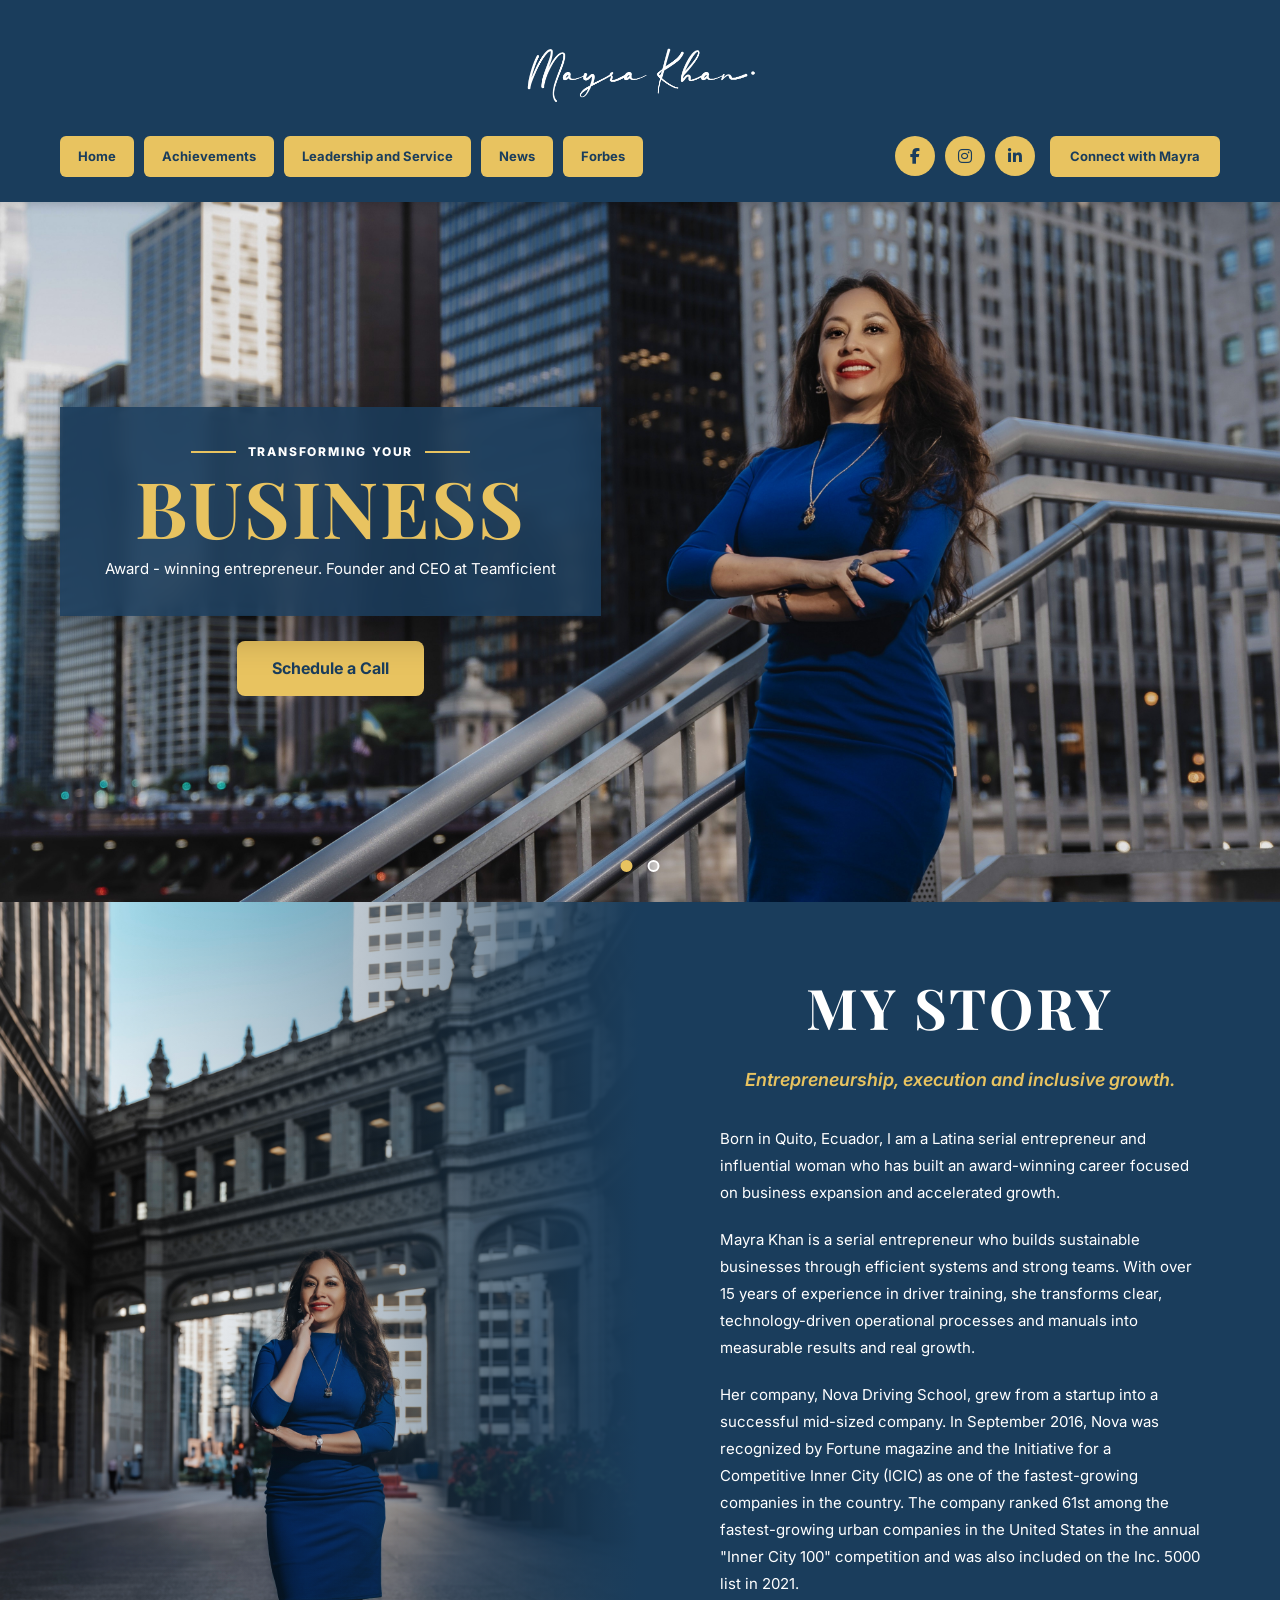
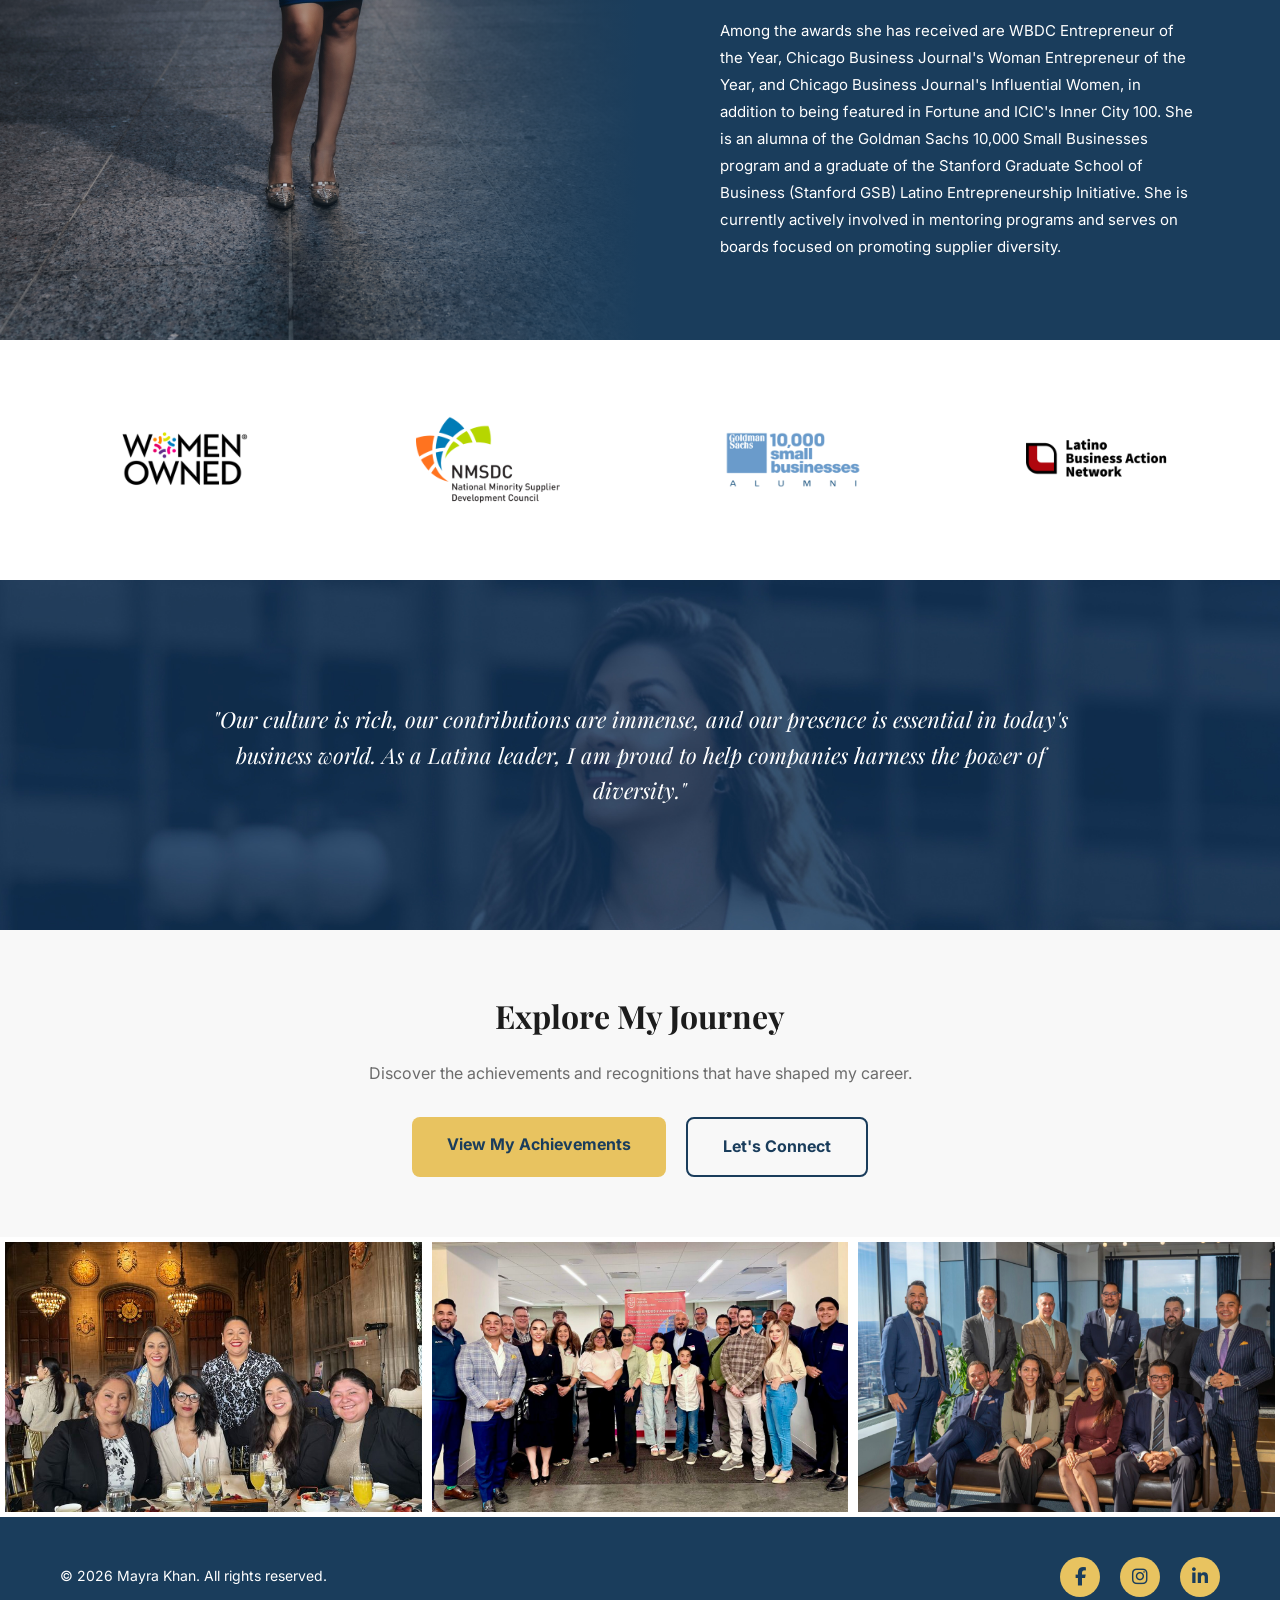
==== commit cef97bf5: "Remove .html extensions from URLs and fix header padding - Updated all navigation links across all p" ====
--- a/index.html
+++ b/index.html
@@ -5,6 +5,7 @@
   <meta name="viewport" content="width=device-width, initial-scale=1">
   <title>Mayra Khan — Founder and CEO • Teamficient</title>
   <meta name="description" content="Award-winning entrepreneur. Founder and CEO at Teamficient">
+  <link rel="icon" type="image/png" href="Imagenes web Mayra/favicon.png">
   <link rel="preconnect" href="https://fonts.googleapis.com">
   <link rel="preconnect" href="https://fonts.gstatic.com" crossorigin>
   <link href="https://fonts.googleapis.com/css2?family=Inter:wght@300;400;500;600;700;800;900&family=Playfair+Display:wght@400;500;600;700;800&display=swap" rel="stylesheet">
@@ -22,11 +23,11 @@
     </button>
     <div class="header-nav-row">
       <nav class="nav">
-        <a href="index.html">Home</a>
-        <a href="achievements.html">Achievements</a>
-        <a href="leadership.html">Leadership and Service</a>
-        <a href="news.html">News</a>
-        <a href="forbes.html">Forbes</a>
+        <a href="/">Home</a>
+        <a href="/achievements">Achievements</a>
+        <a href="/leadership">Leadership and Service</a>
+        <a href="/news">News</a>
+        <a href="/forbes">Forbes</a>
       </nav>
       <div class="header-right">
         <div class="header-social">
@@ -34,7 +35,7 @@
           <a href="https://www.instagram.com/mayrakhan.55?utm_source=ig_web_button_share_sheet&igsh=ZDNlZDc0MzIxNw==" target="_blank" aria-label="Instagram"><i class="fa-brands fa-instagram"></i></a>
           <a href="https://www.linkedin.com/in/mayra-khan/" target="_blank" aria-label="LinkedIn"><i class="fa-brands fa-linkedin-in"></i></a>
         </div>
-        <a href="connect.html" class="header-cta">Connect with Mayra</a>
+        <a href="/connect" class="header-cta">Connect with Mayra</a>
       </div>
     </div>
   </div>
@@ -61,7 +62,7 @@
           </div>
 
           <div class="hero-social">
-            <a href="connect.html" class="cta-primary">Schedule a Call</a>
+            <a href="/connect" class="cta-primary">Schedule a Call</a>
           </div>
         </div>
       </div>
@@ -136,8 +137,8 @@
   <h3>Explore My Journey</h3>
   <p>Discover the achievements and recognitions that have shaped my career.</p>
   <div class="cta-buttons">
-    <a href="achievements.html" class="cta-primary">View My Achievements</a>
-    <a href="connect.html" class="cta-secondary">Let's Connect</a>
+    <a href="/achievements" class="cta-primary">View My Achievements</a>
+    <a href="/connect" class="cta-secondary">Let's Connect</a>
   </div>
 </section>
 
--- a/style.css
+++ b/style.css
@@ -39,7 +39,7 @@
    ========================================================= */
 .header {
   background: #1A3D5C;
-  padding: 25px 0 20px;
+  padding: 25px 0;
   position: sticky;
   top: 0;
   z-index: 1000;
